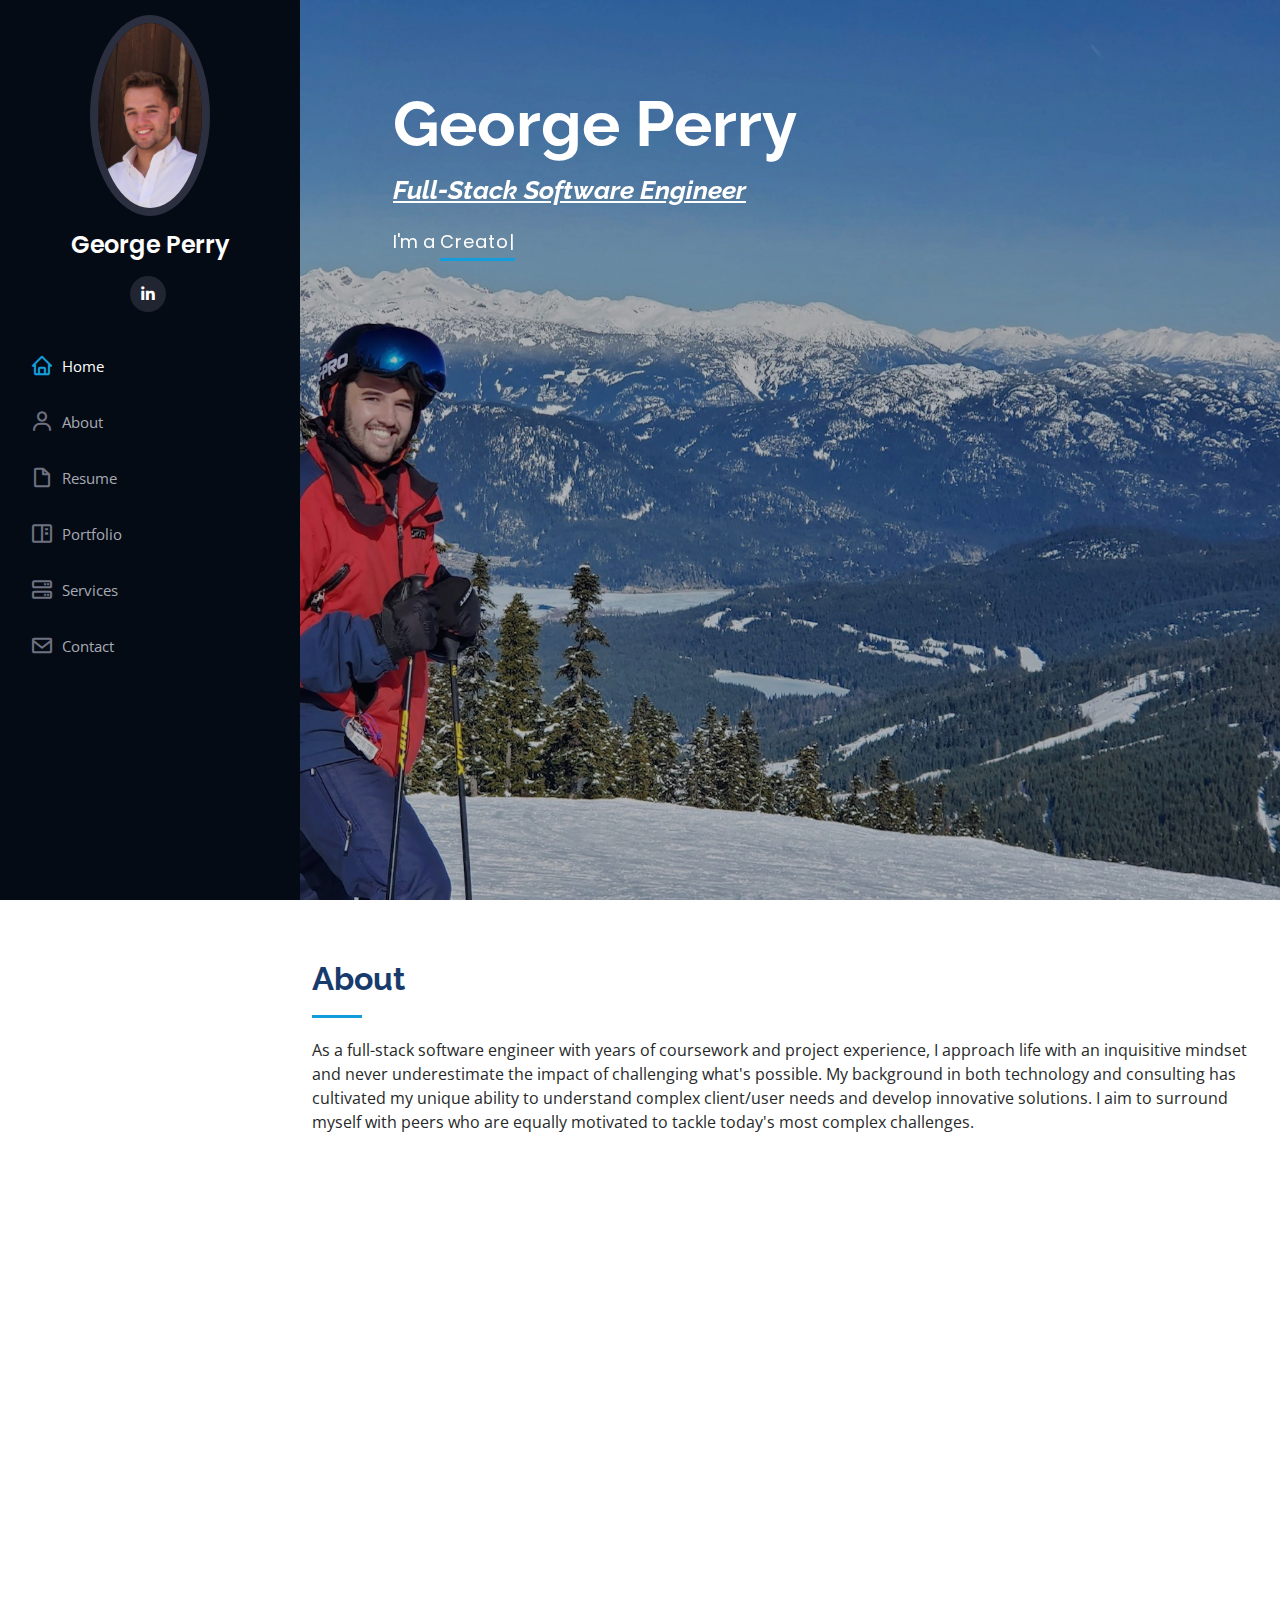
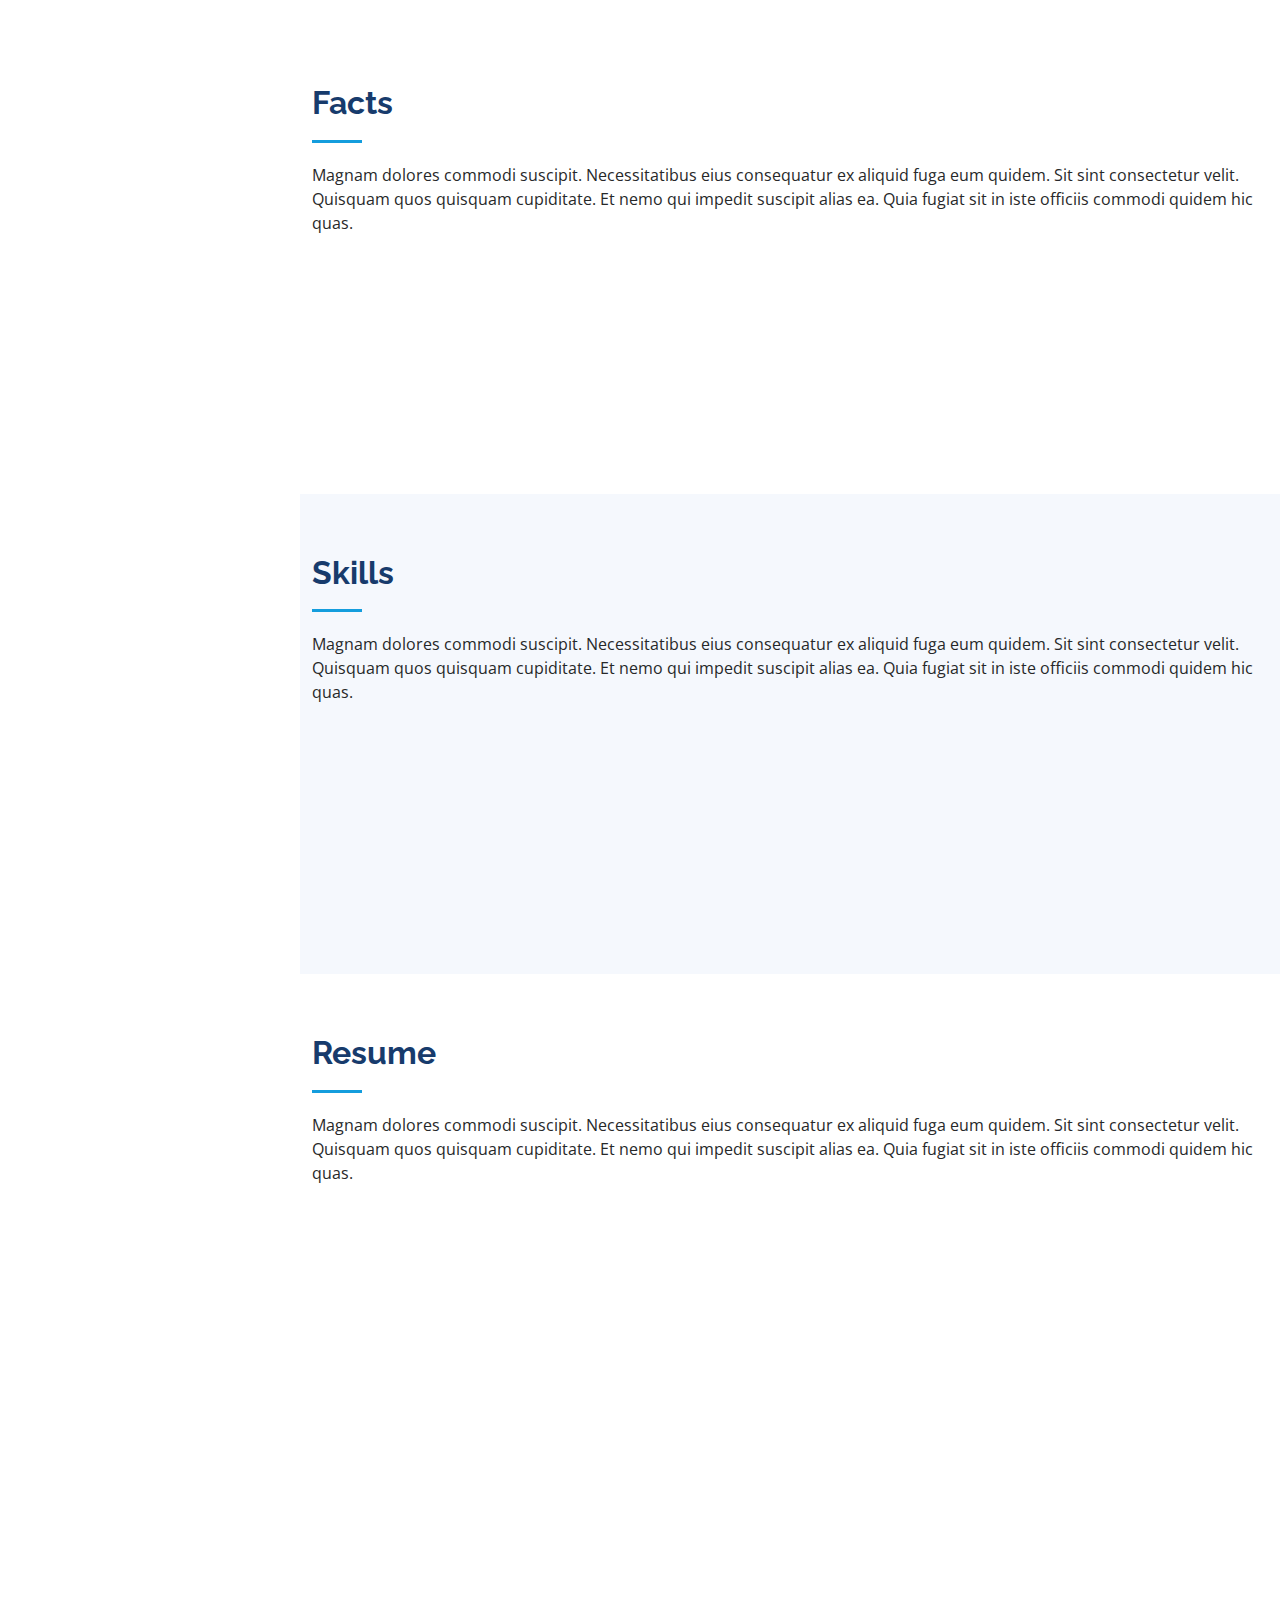
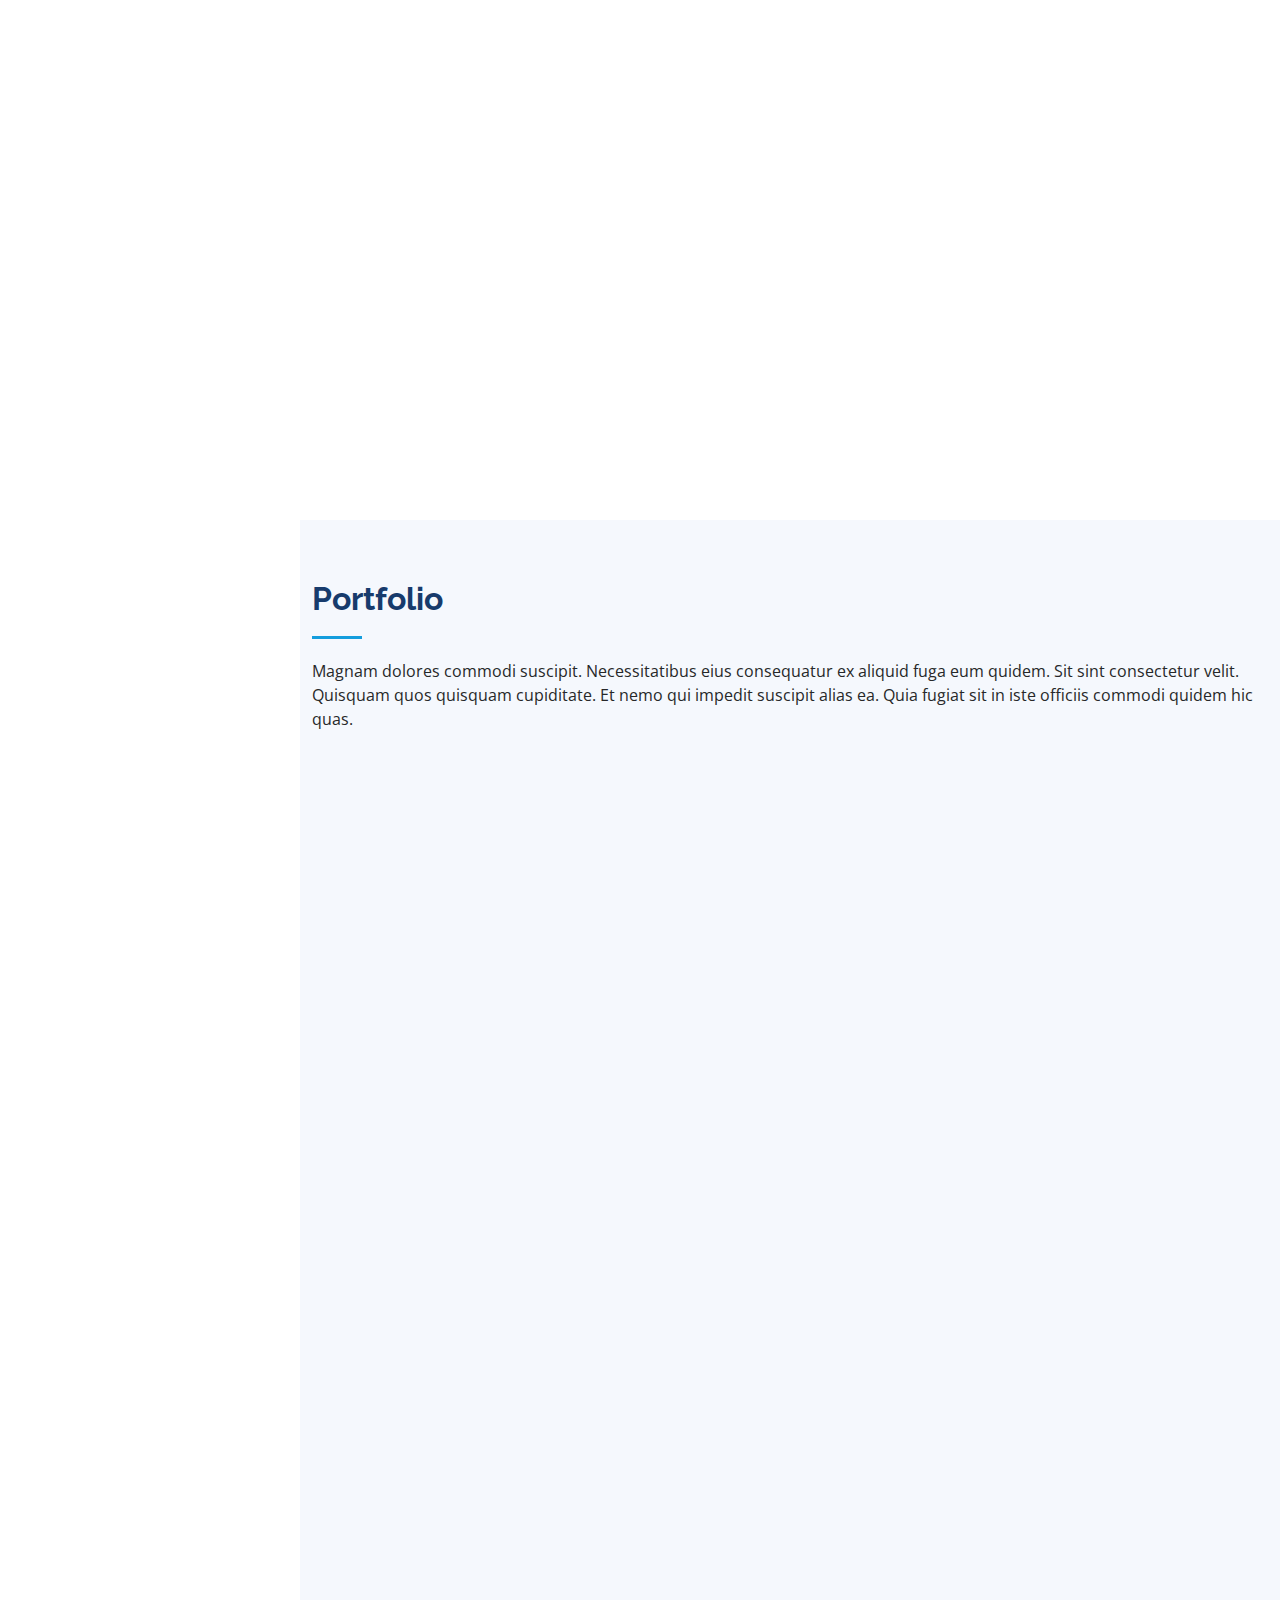
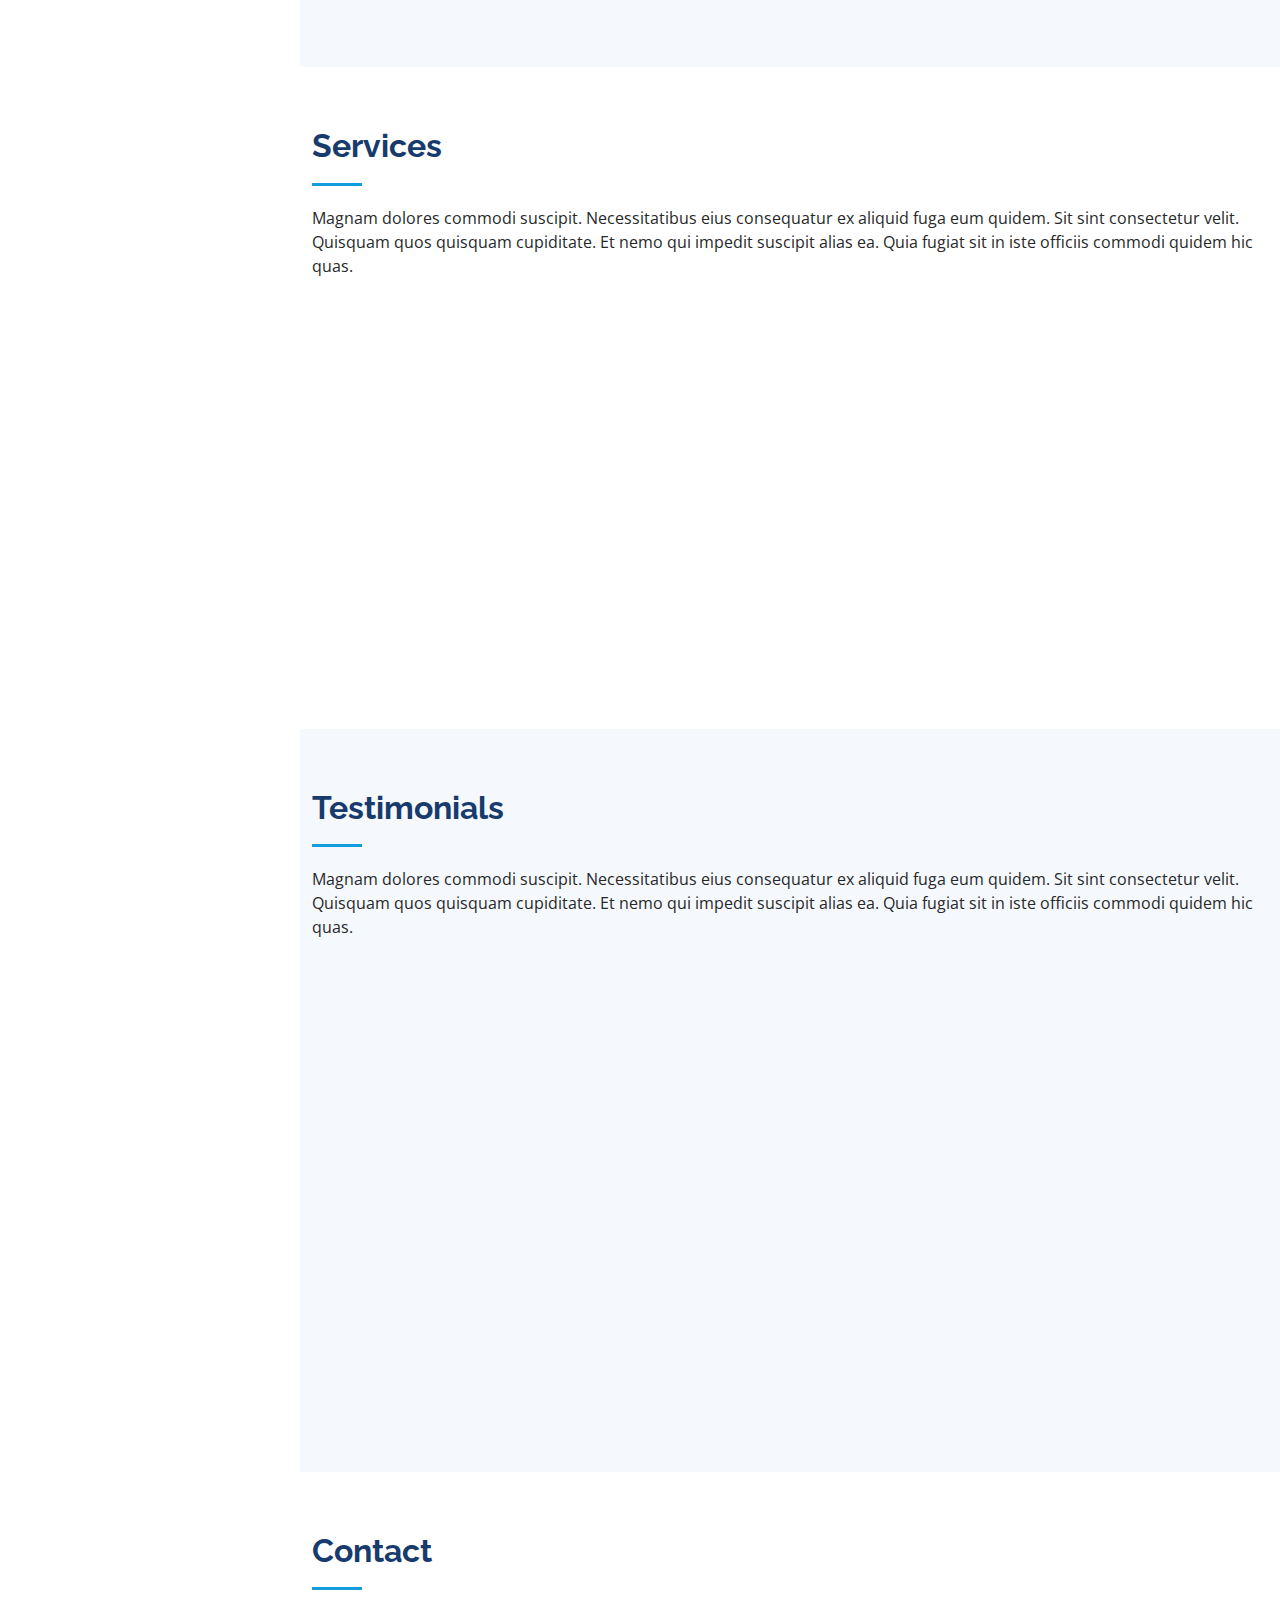
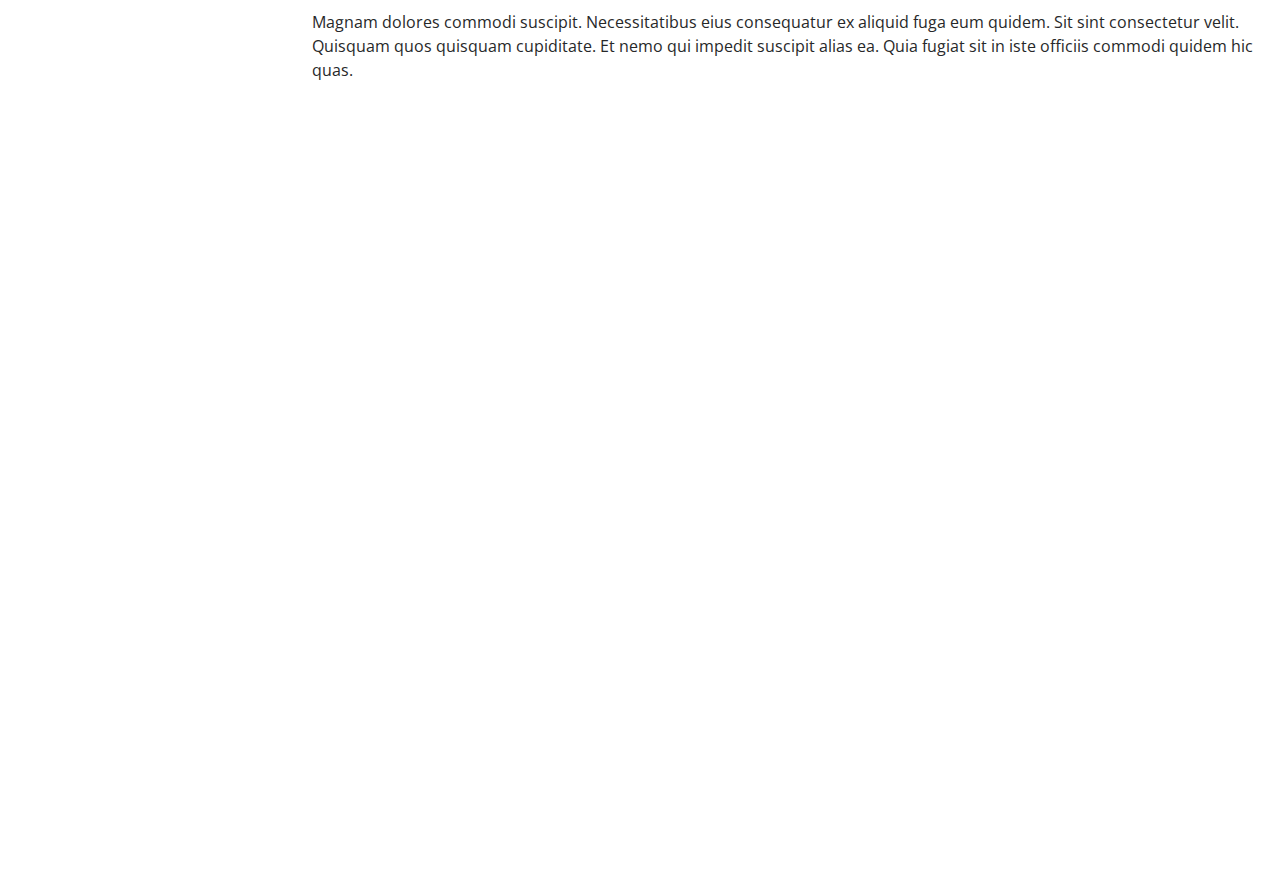
==== index.html @ b715180d "pictures in place" ====
<!DOCTYPE html>
<html lang="en">
  <head>
    <meta charset="utf-8" />
    <meta content="width=device-width, initial-scale=1.0" name="viewport" />

    <title>George's Amazing Portfolio</title>
    <meta content="a great website" name="description" />
    <meta content="" name="keywords" />

    <!-- Favicons -->
    <link href="assets/img/favicon.png" rel="icon" />
    <link href="assets/img/apple-touch-icon.png" rel="apple-touch-icon" />

    <!-- Google Fonts -->
    <link
      href="https://fonts.googleapis.com/css?family=Open+Sans:300,300i,400,400i,600,600i,700,700i|Raleway:300,300i,400,400i,500,500i,600,600i,700,700i|Poppins:300,300i,400,400i,500,500i,600,600i,700,700i"
      rel="stylesheet"
    />

    <!-- Vendor CSS Files -->
    <link href="assets/vendor/aos/aos.css" rel="stylesheet" />
    <link
      href="assets/vendor/bootstrap/css/bootstrap.min.css"
      rel="stylesheet"
    />
    <link
      href="assets/vendor/bootstrap-icons/bootstrap-icons.css"
      rel="stylesheet"
    />
    <link href="assets/vendor/boxicons/css/boxicons.min.css" rel="stylesheet" />
    <link
      href="assets/vendor/glightbox/css/glightbox.min.css"
      rel="stylesheet"
    />
    <link href="assets/vendor/swiper/swiper-bundle.min.css" rel="stylesheet" />

    <!-- Template Main CSS File -->
    <link href="assets/css/style.css" rel="stylesheet" />

    <!-- =======================================================
  * Template Name: iPortfolio - v3.9.1
  * Template URL: https://bootstrapmade.com/iportfolio-bootstrap-portfolio-websites-template/
  * Author: BootstrapMade.com
  * License: https://bootstrapmade.com/license/
  ======================================================== -->
  </head>

  <body>
    <!-- ======= Mobile nav toggle button ======= -->
    <i class="bi bi-list mobile-nav-toggle d-xl-none"></i>

    <!-- ======= Header ======= -->
    <header id="header">
      <div class="d-flex flex-column">
        <div class="profile">
          <img
            src="assets/img/Headshot.jpg"
            alt=""
            class="img-fluid rounded-circle"
          />
          <h1 class="text-light"><a href="index.html">George Perry</a></h1>
          <div class="social-links mt-3 text-center">
            <!-- <a href="#" class="twitter"><i class="bx bxl-twitter"></i></a>
            <a href="#" class="facebook"><i class="bx bxl-facebook"></i></a>
            <a href="#" class="instagram"><i class="bx bxl-instagram"></i></a>
            <a href="#" class="google-plus"><i class="bx bxl-skype"></i></a> -->
            <a href="https://www.linkedin.com/in/georgeeperry/" class="linkedin"
              ><i class="bx bxl-linkedin"></i
            ></a>
          </div>
        </div>

        <nav id="navbar" class="nav-menu navbar">
          <ul>
            <li>
              <a href="#hero" class="nav-link scrollto active"
                ><i class="bx bx-home"></i> <span>Home</span></a
              >
            </li>
            <li>
              <a href="#about" class="nav-link scrollto"
                ><i class="bx bx-user"></i> <span>About</span></a
              >
            </li>
            <li>
              <a href="#resume" class="nav-link scrollto"
                ><i class="bx bx-file-blank"></i> <span>Resume</span></a
              >
            </li>
            <li>
              <a href="#portfolio" class="nav-link scrollto"
                ><i class="bx bx-book-content"></i> <span>Portfolio</span></a
              >
            </li>
            <li>
              <a href="#services" class="nav-link scrollto"
                ><i class="bx bx-server"></i> <span>Services</span></a
              >
            </li>
            <li>
              <a href="#contact" class="nav-link scrollto"
                ><i class="bx bx-envelope"></i> <span>Contact</span></a
              >
            </li>
          </ul>
        </nav>
        <!-- .nav-menu -->
      </div>
    </header>
    <!-- End Header -->

    <!-- ======= Hero Section ======= -->
    <section
      id="hero"
      class="d-flex flex-column justify-content-center align-items-center"
    >
      <div class="hero-container" data-aos="fade-in">
        <h1>George Perry&nbsp&nbsp&nbsp&nbsp&nbsp&nbsp</h1>
        <h3>Full-Stack Software Engineer</h3>
        <p>
          I'm a
          <span
            class="typed"
            data-typed-items=" Creator, Problem-Solver, Developer, Trailblazer"
          ></span>
        </p>
      </div>
    </section>
    <!-- End Hero -->

    <main id="main">
      <!-- ======= About Section ======= -->
      <section id="about" class="about">
        <div class="container">
          <div class="section-title">
            <h2>About</h2>
            <p>
              As a full-stack software engineer with years of coursework and
              project experience, I approach life with an inquisitive mindset
              and never underestimate the impact of challenging what's possible.
              My background in both technology and consulting has cultivated my
              unique ability to understand complex client/user needs and develop
              innovative solutions. I aim to surround myself with peers who are
              equally motivated to tackle today's most complex challenges.
            </p>
          </div>

          <div class="row">
            <div class="col-lg-4" data-aos="fade-right">
              <img
                src="assets/img/Headshot.jpg"
                class="img-fluid"
                id="about-pic"
                alt=""
              />
            </div>
            <div class="col-lg-8 pt-4 pt-lg-0 content" data-aos="fade-left">
              <h3>Front-End &amp; Back-End Software Engineer</h3>
              <p class="fst-italic">
                Lorem ipsum dolor sit amet, consectetur adipiscing elit, sed do
                eiusmod tempor incididunt ut labore et dolore magna aliqua.
              </p>
              <div class="row">
                <div class="col-lg-6">
                  <ul>
                    <li>
                      <i class="bi bi-chevron-right"></i>
                      <strong>Birthday:</strong> <span>1 May 1995</span>
                    </li>
                    <li>
                      <i class="bi bi-chevron-right"></i>
                      <strong>Website:</strong> <span>www.example.com</span>
                    </li>
                    <li>
                      <i class="bi bi-chevron-right"></i>
                      <strong>Phone:</strong> <span>+123 456 7890</span>
                    </li>
                    <li>
                      <i class="bi bi-chevron-right"></i>
                      <strong>City:</strong> <span>New York, USA</span>
                    </li>
                  </ul>
                </div>
                <div class="col-lg-6">
                  <ul>
                    <li>
                      <i class="bi bi-chevron-right"></i> <strong>Age:</strong>
                      <span>30</span>
                    </li>
                    <li>
                      <i class="bi bi-chevron-right"></i>
                      <strong>Degree:</strong> <span>Master</span>
                    </li>
                    <li>
                      <i class="bi bi-chevron-right"></i>
                      <strong>PhEmailone:</strong>
                      <span>email@example.com</span>
                    </li>
                    <li>
                      <i class="bi bi-chevron-right"></i>
                      <strong>Freelance:</strong> <span>Available</span>
                    </li>
                  </ul>
                </div>
              </div>
              <p>
                Officiis eligendi itaque labore et dolorum mollitia officiis
                optio vero. Quisquam sunt adipisci omnis et ut. Nulla
                accusantium dolor incidunt officia tempore. Et eius omnis.
                Cupiditate ut dicta maxime officiis quidem quia. Sed et
                consectetur qui quia repellendus itaque neque. Aliquid amet
                quidem ut quaerat cupiditate. Ab et eum qui repellendus omnis
                culpa magni laudantium dolores.
              </p>
            </div>
          </div>
        </div>
      </section>
      <!-- End About Section -->

      <!-- ======= Facts Section ======= -->
      <section id="facts" class="facts">
        <div class="container">
          <div class="section-title">
            <h2>Facts</h2>
            <p>
              Magnam dolores commodi suscipit. Necessitatibus eius consequatur
              ex aliquid fuga eum quidem. Sit sint consectetur velit. Quisquam
              quos quisquam cupiditate. Et nemo qui impedit suscipit alias ea.
              Quia fugiat sit in iste officiis commodi quidem hic quas.
            </p>
          </div>

          <div class="row no-gutters">
            <div
              class="col-lg-3 col-md-6 d-md-flex align-items-md-stretch"
              data-aos="fade-up"
            >
              <div class="count-box">
                <i class="bi bi-emoji-smile"></i>
                <span
                  data-purecounter-start="0"
                  data-purecounter-end="232"
                  data-purecounter-duration="1"
                  class="purecounter"
                ></span>
                <p><strong>Happy Clients</strong> consequuntur quae</p>
              </div>
            </div>

            <div
              class="col-lg-3 col-md-6 d-md-flex align-items-md-stretch"
              data-aos="fade-up"
              data-aos-delay="100"
            >
              <div class="count-box">
                <i class="bi bi-journal-richtext"></i>
                <span
                  data-purecounter-start="0"
                  data-purecounter-end="521"
                  data-purecounter-duration="1"
                  class="purecounter"
                ></span>
                <p><strong>Projects</strong> adipisci atque cum quia aut</p>
              </div>
            </div>

            <div
              class="col-lg-3 col-md-6 d-md-flex align-items-md-stretch"
              data-aos="fade-up"
              data-aos-delay="200"
            >
              <div class="count-box">
                <i class="bi bi-headset"></i>
                <span
                  data-purecounter-start="0"
                  data-purecounter-end="1453"
                  data-purecounter-duration="1"
                  class="purecounter"
                ></span>
                <p><strong>Hours Of Support</strong> aut commodi quaerat</p>
              </div>
            </div>

            <div
              class="col-lg-3 col-md-6 d-md-flex align-items-md-stretch"
              data-aos="fade-up"
              data-aos-delay="300"
            >
              <div class="count-box">
                <i class="bi bi-people"></i>
                <span
                  data-purecounter-start="0"
                  data-purecounter-end="32"
                  data-purecounter-duration="1"
                  class="purecounter"
                ></span>
                <p><strong>Hard Workers</strong> rerum asperiores dolor</p>
              </div>
            </div>
          </div>
        </div>
      </section>
      <!-- End Facts Section -->

      <!-- ======= Skills Section ======= -->
      <section id="skills" class="skills section-bg">
        <div class="container">
          <div class="section-title">
            <h2>Skills</h2>
            <p>
              Magnam dolores commodi suscipit. Necessitatibus eius consequatur
              ex aliquid fuga eum quidem. Sit sint consectetur velit. Quisquam
              quos quisquam cupiditate. Et nemo qui impedit suscipit alias ea.
              Quia fugiat sit in iste officiis commodi quidem hic quas.
            </p>
          </div>

          <div class="row skills-content">
            <div class="col-lg-6" data-aos="fade-up">
              <div class="progress">
                <span class="skill">HTML <i class="val">100%</i></span>
                <div class="progress-bar-wrap">
                  <div
                    class="progress-bar"
                    role="progressbar"
                    aria-valuenow="100"
                    aria-valuemin="0"
                    aria-valuemax="100"
                  ></div>
                </div>
              </div>

              <div class="progress">
                <span class="skill">CSS <i class="val">90%</i></span>
                <div class="progress-bar-wrap">
                  <div
                    class="progress-bar"
                    role="progressbar"
                    aria-valuenow="90"
                    aria-valuemin="0"
                    aria-valuemax="100"
                  ></div>
                </div>
              </div>

              <div class="progress">
                <span class="skill">JavaScript <i class="val">75%</i></span>
                <div class="progress-bar-wrap">
                  <div
                    class="progress-bar"
                    role="progressbar"
                    aria-valuenow="75"
                    aria-valuemin="0"
                    aria-valuemax="100"
                  ></div>
                </div>
              </div>
            </div>

            <div class="col-lg-6" data-aos="fade-up" data-aos-delay="100">
              <div class="progress">
                <span class="skill">PHP <i class="val">80%</i></span>
                <div class="progress-bar-wrap">
                  <div
                    class="progress-bar"
                    role="progressbar"
                    aria-valuenow="80"
                    aria-valuemin="0"
                    aria-valuemax="100"
                  ></div>
                </div>
              </div>

              <div class="progress">
                <span class="skill">WordPress/CMS <i class="val">90%</i></span>
                <div class="progress-bar-wrap">
                  <div
                    class="progress-bar"
                    role="progressbar"
                    aria-valuenow="90"
                    aria-valuemin="0"
                    aria-valuemax="100"
                  ></div>
                </div>
              </div>

              <div class="progress">
                <span class="skill">Photoshop <i class="val">55%</i></span>
                <div class="progress-bar-wrap">
                  <div
                    class="progress-bar"
                    role="progressbar"
                    aria-valuenow="55"
                    aria-valuemin="0"
                    aria-valuemax="100"
                  ></div>
                </div>
              </div>
            </div>
          </div>
        </div>
      </section>
      <!-- End Skills Section -->

      <!-- ======= Resume Section ======= -->
      <section id="resume" class="resume">
        <div class="container">
          <div class="section-title">
            <h2>Resume</h2>
            <p>
              Magnam dolores commodi suscipit. Necessitatibus eius consequatur
              ex aliquid fuga eum quidem. Sit sint consectetur velit. Quisquam
              quos quisquam cupiditate. Et nemo qui impedit suscipit alias ea.
              Quia fugiat sit in iste officiis commodi quidem hic quas.
            </p>
          </div>

          <div class="row">
            <div class="col-lg-6" data-aos="fade-up">
              <h3 class="resume-title">Sumary</h3>
              <div class="resume-item pb-0">
                <h4>George Perry</h4>
                <p>
                  <em
                    >Innovative and deadline-driven Graphic Designer with 3+
                    years of experience designing and developing user-centered
                    digital/print marketing material from initial concept to
                    final, polished deliverable.</em
                  >
                </p>
                <ul>
                  <li>Portland par 127,Orlando, FL</li>
                  <li>(123) 456-7891</li>
                  <li>alice.barkley@example.com</li>
                </ul>
              </div>

              <h3 class="resume-title">Education</h3>
              <div class="resume-item">
                <h4>Master of Fine Arts &amp; Graphic Design</h4>
                <h5>2015 - 2016</h5>
                <p><em>Rochester Institute of Technology, Rochester, NY</em></p>
                <p>
                  Qui deserunt veniam. Et sed aliquam labore tempore sed
                  quisquam iusto autem sit. Ea vero voluptatum qui ut
                  dignissimos deleniti nerada porti sand markend
                </p>
              </div>
              <div class="resume-item">
                <h4>Bachelor of Fine Arts &amp; Graphic Design</h4>
                <h5>2010 - 2014</h5>
                <p><em>Rochester Institute of Technology, Rochester, NY</em></p>
                <p>
                  Quia nobis sequi est occaecati aut. Repudiandae et iusto quae
                  reiciendis et quis Eius vel ratione eius unde vitae rerum
                  voluptates asperiores voluptatem Earum molestiae consequatur
                  neque etlon sader mart dila
                </p>
              </div>
            </div>
            <div class="col-lg-6" data-aos="fade-up" data-aos-delay="100">
              <h3 class="resume-title">Professional Experience</h3>
              <div class="resume-item">
                <h4>Senior graphic design specialist</h4>
                <h5>2019 - Present</h5>
                <p><em>Experion, New York, NY </em></p>
                <ul>
                  <li>
                    Lead in the design, development, and implementation of the
                    graphic, layout, and production communication materials
                  </li>
                  <li>
                    Delegate tasks to the 7 members of the design team and
                    provide counsel on all aspects of the project.
                  </li>
                  <li>
                    Supervise the assessment of all graphic materials in order
                    to ensure quality and accuracy of the design
                  </li>
                  <li>
                    Oversee the efficient use of production project budgets
                    ranging from $2,000 - $25,000
                  </li>
                </ul>
              </div>
              <div class="resume-item">
                <h4>Graphic design specialist</h4>
                <h5>2017 - 2018</h5>
                <p><em>Stepping Stone Advertising, New York, NY</em></p>
                <ul>
                  <li>
                    Developed numerous marketing programs (logos,
                    brochures,infographics, presentations, and advertisements).
                  </li>
                  <li>
                    Managed up to 5 projects or tasks at a given time while
                    under pressure
                  </li>
                  <li>
                    Recommended and consulted with clients on the most
                    appropriate graphic design
                  </li>
                  <li>
                    Created 4+ design presentations and proposals a month for
                    clients and account managers
                  </li>
                </ul>
              </div>
            </div>
          </div>
        </div>
      </section>
      <!-- End Resume Section -->

      <!-- ======= Portfolio Section ======= -->
      <section id="portfolio" class="portfolio section-bg">
        <div class="container">
          <div class="section-title">
            <h2>Portfolio</h2>
            <p>
              Magnam dolores commodi suscipit. Necessitatibus eius consequatur
              ex aliquid fuga eum quidem. Sit sint consectetur velit. Quisquam
              quos quisquam cupiditate. Et nemo qui impedit suscipit alias ea.
              Quia fugiat sit in iste officiis commodi quidem hic quas.
            </p>
          </div>

          <div class="row" data-aos="fade-up">
            <div class="col-lg-12 d-flex justify-content-center">
              <ul id="portfolio-flters">
                <li data-filter="*" class="filter-active">All</li>
                <li data-filter=".filter-app">App</li>
                <li data-filter=".filter-card">Card</li>
                <li data-filter=".filter-web">Web</li>
              </ul>
            </div>
          </div>

          <div
            class="row portfolio-container"
            data-aos="fade-up"
            data-aos-delay="100"
          >
            <div class="col-lg-4 col-md-6 portfolio-item filter-app">
              <div class="portfolio-wrap">
                <img
                  src="assets/img/portfolio/portfolio-1.jpg"
                  class="img-fluid"
                  alt=""
                />
                <div class="portfolio-links">
                  <a
                    href="assets/img/portfolio/portfolio-1.jpg"
                    data-gallery="portfolioGallery"
                    class="portfolio-lightbox"
                    title="App 1"
                    ><i class="bx bx-plus"></i
                  ></a>
                  <a href="portfolio-details.html" title="More Details"
                    ><i class="bx bx-link"></i
                  ></a>
                </div>
              </div>
            </div>

            <div class="col-lg-4 col-md-6 portfolio-item filter-web">
              <div class="portfolio-wrap">
                <img
                  src="assets/img/portfolio/portfolio-2.jpg"
                  class="img-fluid"
                  alt=""
                />
                <div class="portfolio-links">
                  <a
                    href="assets/img/portfolio/portfolio-2.jpg"
                    data-gallery="portfolioGallery"
                    class="portfolio-lightbox"
                    title="Web 3"
                    ><i class="bx bx-plus"></i
                  ></a>
                  <a href="portfolio-details.html" title="More Details"
                    ><i class="bx bx-link"></i
                  ></a>
                </div>
              </div>
            </div>

            <div class="col-lg-4 col-md-6 portfolio-item filter-app">
              <div class="portfolio-wrap">
                <img
                  src="assets/img/portfolio/portfolio-3.jpg"
                  class="img-fluid"
                  alt=""
                />
                <div class="portfolio-links">
                  <a
                    href="assets/img/portfolio/portfolio-3.jpg"
                    data-gallery="portfolioGallery"
                    class="portfolio-lightbox"
                    title="App 2"
                    ><i class="bx bx-plus"></i
                  ></a>
                  <a href="portfolio-details.html" title="More Details"
                    ><i class="bx bx-link"></i
                  ></a>
                </div>
              </div>
            </div>

            <div class="col-lg-4 col-md-6 portfolio-item filter-card">
              <div class="portfolio-wrap">
                <img
                  src="assets/img/portfolio/portfolio-4.jpg"
                  class="img-fluid"
                  alt=""
                />
                <div class="portfolio-links">
                  <a
                    href="assets/img/portfolio/portfolio-4.jpg"
                    data-gallery="portfolioGallery"
                    class="portfolio-lightbox"
                    title="Card 2"
                    ><i class="bx bx-plus"></i
                  ></a>
                  <a href="portfolio-details.html" title="More Details"
                    ><i class="bx bx-link"></i
                  ></a>
                </div>
              </div>
            </div>

            <div class="col-lg-4 col-md-6 portfolio-item filter-web">
              <div class="portfolio-wrap">
                <img
                  src="assets/img/portfolio/portfolio-5.jpg"
                  class="img-fluid"
                  alt=""
                />
                <div class="portfolio-links">
                  <a
                    href="assets/img/portfolio/portfolio-5.jpg"
                    data-gallery="portfolioGallery"
                    class="portfolio-lightbox"
                    title="Web 2"
                    ><i class="bx bx-plus"></i
                  ></a>
                  <a href="portfolio-details.html" title="More Details"
                    ><i class="bx bx-link"></i
                  ></a>
                </div>
              </div>
            </div>

            <div class="col-lg-4 col-md-6 portfolio-item filter-app">
              <div class="portfolio-wrap">
                <img
                  src="assets/img/portfolio/portfolio-6.jpg"
                  class="img-fluid"
                  alt=""
                />
                <div class="portfolio-links">
                  <a
                    href="assets/img/portfolio/portfolio-6.jpg"
                    data-gallery="portfolioGallery"
                    class="portfolio-lightbox"
                    title="App 3"
                    ><i class="bx bx-plus"></i
                  ></a>
                  <a href="portfolio-details.html" title="More Details"
                    ><i class="bx bx-link"></i
                  ></a>
                </div>
              </div>
            </div>

            <div class="col-lg-4 col-md-6 portfolio-item filter-card">
              <div class="portfolio-wrap">
                <img
                  src="assets/img/portfolio/portfolio-7.jpg"
                  class="img-fluid"
                  alt=""
                />
                <div class="portfolio-links">
                  <a
                    href="assets/img/portfolio/portfolio-7.jpg"
                    data-gallery="portfolioGallery"
                    class="portfolio-lightbox"
                    title="Card 1"
                    ><i class="bx bx-plus"></i
                  ></a>
                  <a href="portfolio-details.html" title="More Details"
                    ><i class="bx bx-link"></i
                  ></a>
                </div>
              </div>
            </div>

            <div class="col-lg-4 col-md-6 portfolio-item filter-card">
              <div class="portfolio-wrap">
                <img
                  src="assets/img/portfolio/portfolio-8.jpg"
                  class="img-fluid"
                  alt=""
                />
                <div class="portfolio-links">
                  <a
                    href="assets/img/portfolio/portfolio-8.jpg"
                    data-gallery="portfolioGallery"
                    class="portfolio-lightbox"
                    title="Card 3"
                    ><i class="bx bx-plus"></i
                  ></a>
                  <a href="portfolio-details.html" title="More Details"
                    ><i class="bx bx-link"></i
                  ></a>
                </div>
              </div>
            </div>

            <div class="col-lg-4 col-md-6 portfolio-item filter-web">
              <div class="portfolio-wrap">
                <img
                  src="assets/img/portfolio/portfolio-9.jpg"
                  class="img-fluid"
                  alt=""
                />
                <div class="portfolio-links">
                  <a
                    href="assets/img/portfolio/portfolio-9.jpg"
                    data-gallery="portfolioGallery"
                    class="portfolio-lightbox"
                    title="Web 3"
                    ><i class="bx bx-plus"></i
                  ></a>
                  <a href="portfolio-details.html" title="More Details"
                    ><i class="bx bx-link"></i
                  ></a>
                </div>
              </div>
            </div>
          </div>
        </div>
      </section>
      <!-- End Portfolio Section -->

      <!-- ======= Services Section ======= -->
      <section id="services" class="services">
        <div class="container">
          <div class="section-title">
            <h2>Services</h2>
            <p>
              Magnam dolores commodi suscipit. Necessitatibus eius consequatur
              ex aliquid fuga eum quidem. Sit sint consectetur velit. Quisquam
              quos quisquam cupiditate. Et nemo qui impedit suscipit alias ea.
              Quia fugiat sit in iste officiis commodi quidem hic quas.
            </p>
          </div>

          <div class="row">
            <div class="col-lg-4 col-md-6 icon-box" data-aos="fade-up">
              <div class="icon"><i class="bi bi-briefcase"></i></div>
              <h4 class="title"><a href="">Lorem Ipsum</a></h4>
              <p class="description">
                Voluptatum deleniti atque corrupti quos dolores et quas
                molestias excepturi sint occaecati cupiditate non provident
              </p>
            </div>
            <div
              class="col-lg-4 col-md-6 icon-box"
              data-aos="fade-up"
              data-aos-delay="100"
            >
              <div class="icon"><i class="bi bi-card-checklist"></i></div>
              <h4 class="title"><a href="">Dolor Sitema</a></h4>
              <p class="description">
                Minim veniam, quis nostrud exercitation ullamco laboris nisi ut
                aliquip ex ea commodo consequat tarad limino ata
              </p>
            </div>
            <div
              class="col-lg-4 col-md-6 icon-box"
              data-aos="fade-up"
              data-aos-delay="200"
            >
              <div class="icon"><i class="bi bi-bar-chart"></i></div>
              <h4 class="title"><a href="">Sed ut perspiciatis</a></h4>
              <p class="description">
                Duis aute irure dolor in reprehenderit in voluptate velit esse
                cillum dolore eu fugiat nulla pariatur
              </p>
            </div>
            <div
              class="col-lg-4 col-md-6 icon-box"
              data-aos="fade-up"
              data-aos-delay="300"
            >
              <div class="icon"><i class="bi bi-binoculars"></i></div>
              <h4 class="title"><a href="">Magni Dolores</a></h4>
              <p class="description">
                Excepteur sint occaecat cupidatat non proident, sunt in culpa
                qui officia deserunt mollit anim id est laborum
              </p>
            </div>
            <div
              class="col-lg-4 col-md-6 icon-box"
              data-aos="fade-up"
              data-aos-delay="400"
            >
              <div class="icon"><i class="bi bi-brightness-high"></i></div>
              <h4 class="title"><a href="">Nemo Enim</a></h4>
              <p class="description">
                At vero eos et accusamus et iusto odio dignissimos ducimus qui
                blanditiis praesentium voluptatum deleniti atque
              </p>
            </div>
            <div
              class="col-lg-4 col-md-6 icon-box"
              data-aos="fade-up"
              data-aos-delay="500"
            >
              <div class="icon"><i class="bi bi-calendar4-week"></i></div>
              <h4 class="title"><a href="">Eiusmod Tempor</a></h4>
              <p class="description">
                Et harum quidem rerum facilis est et expedita distinctio. Nam
                libero tempore, cum soluta nobis est eligendi
              </p>
            </div>
          </div>
        </div>
      </section>
      <!-- End Services Section -->

      <!-- ======= Testimonials Section ======= -->
      <section id="testimonials" class="testimonials section-bg">
        <div class="container">
          <div class="section-title">
            <h2>Testimonials</h2>
            <p>
              Magnam dolores commodi suscipit. Necessitatibus eius consequatur
              ex aliquid fuga eum quidem. Sit sint consectetur velit. Quisquam
              quos quisquam cupiditate. Et nemo qui impedit suscipit alias ea.
              Quia fugiat sit in iste officiis commodi quidem hic quas.
            </p>
          </div>

          <div
            class="testimonials-slider swiper"
            data-aos="fade-up"
            data-aos-delay="100"
          >
            <div class="swiper-wrapper">
              <div class="swiper-slide">
                <div class="testimonial-item" data-aos="fade-up">
                  <p>
                    <i class="bx bxs-quote-alt-left quote-icon-left"></i>
                    Proin iaculis purus consequat sem cure digni ssim donec
                    porttitora entum suscipit rhoncus. Accusantium quam,
                    ultricies eget id, aliquam eget nibh et. Maecen aliquam,
                    risus at semper.
                    <i class="bx bxs-quote-alt-right quote-icon-right"></i>
                  </p>
                  <img
                    src="assets/img/testimonials/testimonials-1.jpg"
                    class="testimonial-img"
                    alt=""
                  />
                  <h3>Saul Goodman</h3>
                  <h4>Ceo &amp; Founder</h4>
                </div>
              </div>
              <!-- End testimonial item -->

              <div class="swiper-slide">
                <div
                  class="testimonial-item"
                  data-aos="fade-up"
                  data-aos-delay="100"
                >
                  <p>
                    <i class="bx bxs-quote-alt-left quote-icon-left"></i>
                    Export tempor illum tamen malis malis eram quae irure esse
                    labore quem cillum quid cillum eram malis quorum velit fore
                    eram velit sunt aliqua noster fugiat irure amet legam anim
                    culpa.
                    <i class="bx bxs-quote-alt-right quote-icon-right"></i>
                  </p>
                  <img
                    src="assets/img/testimonials/testimonials-2.jpg"
                    class="testimonial-img"
                    alt=""
                  />
                  <h3>Sara Wilsson</h3>
                  <h4>Designer</h4>
                </div>
              </div>
              <!-- End testimonial item -->

              <div class="swiper-slide">
                <div
                  class="testimonial-item"
                  data-aos="fade-up"
                  data-aos-delay="200"
                >
                  <p>
                    <i class="bx bxs-quote-alt-left quote-icon-left"></i>
                    Enim nisi quem export duis labore cillum quae magna enim
                    sint quorum nulla quem veniam duis minim tempor labore quem
                    eram duis noster aute amet eram fore quis sint minim.
                    <i class="bx bxs-quote-alt-right quote-icon-right"></i>
                  </p>
                  <img
                    src="assets/img/testimonials/testimonials-3.jpg"
                    class="testimonial-img"
                    alt=""
                  />
                  <h3>Jena Karlis</h3>
                  <h4>Store Owner</h4>
                </div>
              </div>
              <!-- End testimonial item -->

              <div class="swiper-slide">
                <div
                  class="testimonial-item"
                  data-aos="fade-up"
                  data-aos-delay="300"
                >
                  <p>
                    <i class="bx bxs-quote-alt-left quote-icon-left"></i>
                    Fugiat enim eram quae cillum dolore dolor amet nulla culpa
                    multos export minim fugiat minim velit minim dolor enim duis
                    veniam ipsum anim magna sunt elit fore quem dolore labore
                    illum veniam.
                    <i class="bx bxs-quote-alt-right quote-icon-right"></i>
                  </p>
                  <img
                    src="assets/img/testimonials/testimonials-4.jpg"
                    class="testimonial-img"
                    alt=""
                  />
                  <h3>Matt Brandon</h3>
                  <h4>Freelancer</h4>
                </div>
              </div>
              <!-- End testimonial item -->

              <div class="swiper-slide">
                <div
                  class="testimonial-item"
                  data-aos="fade-up"
                  data-aos-delay="400"
                >
                  <p>
                    <i class="bx bxs-quote-alt-left quote-icon-left"></i>
                    Quis quorum aliqua sint quem legam fore sunt eram irure
                    aliqua veniam tempor noster veniam enim culpa labore duis
                    sunt culpa nulla illum cillum fugiat legam esse veniam culpa
                    fore nisi cillum quid.
                    <i class="bx bxs-quote-alt-right quote-icon-right"></i>
                  </p>
                  <img
                    src="assets/img/testimonials/testimonials-5.jpg"
                    class="testimonial-img"
                    alt=""
                  />
                  <h3>John Larson</h3>
                  <h4>Entrepreneur</h4>
                </div>
              </div>
              <!-- End testimonial item -->
            </div>
            <div class="swiper-pagination"></div>
          </div>
        </div>
      </section>
      <!-- End Testimonials Section -->

      <!-- ======= Contact Section ======= -->
      <section id="contact" class="contact">
        <div class="container">
          <div class="section-title">
            <h2>Contact</h2>
            <p>
              Magnam dolores commodi suscipit. Necessitatibus eius consequatur
              ex aliquid fuga eum quidem. Sit sint consectetur velit. Quisquam
              quos quisquam cupiditate. Et nemo qui impedit suscipit alias ea.
              Quia fugiat sit in iste officiis commodi quidem hic quas.
            </p>
          </div>

          <div class="row" data-aos="fade-in">
            <div class="col-lg-5 d-flex align-items-stretch">
              <div class="info">
                <div class="address">
                  <i class="bi bi-geo-alt"></i>
                  <h4>Location:</h4>
                  <p>A108 Adam Street, New York, NY 535022</p>
                </div>

                <div class="email">
                  <i class="bi bi-envelope"></i>
                  <h4>Email:</h4>
                  <p>info@example.com</p>
                </div>

                <div class="phone">
                  <i class="bi bi-phone"></i>
                  <h4>Call:</h4>
                  <p>+1 5589 55488 55s</p>
                </div>

                <iframe
                  src="https://www.google.com/maps/embed?pb=!1m14!1m8!1m3!1d12097.433213460943!2d-74.0062269!3d40.7101282!3m2!1i1024!2i768!4f13.1!3m3!1m2!1s0x0%3A0xb89d1fe6bc499443!2sDowntown+Conference+Center!5e0!3m2!1smk!2sbg!4v1539943755621"
                  frameborder="0"
                  style="border:0; width: 100%; height: 290px;"
                  allowfullscreen
                ></iframe>
              </div>
            </div>

            <div class="col-lg-7 mt-5 mt-lg-0 d-flex align-items-stretch">
              <form
                action="forms/contact.php"
                method="post"
                role="form"
                class="php-email-form"
              >
                <div class="row">
                  <div class="form-group col-md-6">
                    <label for="name">Your Name</label>
                    <input
                      type="text"
                      name="name"
                      class="form-control"
                      id="name"
                      required
                    />
                  </div>
                  <div class="form-group col-md-6">
                    <label for="name">Your Email</label>
                    <input
                      type="email"
                      class="form-control"
                      name="email"
                      id="email"
                      required
                    />
                  </div>
                </div>
                <div class="form-group">
                  <label for="name">Subject</label>
                  <input
                    type="text"
                    class="form-control"
                    name="subject"
                    id="subject"
                    required
                  />
                </div>
                <div class="form-group">
                  <label for="name">Message</label>
                  <textarea
                    class="form-control"
                    name="message"
                    rows="10"
                    required
                  ></textarea>
                </div>
                <div class="my-3">
                  <div class="loading">Loading</div>
                  <div class="error-message"></div>
                  <div class="sent-message">
                    Your message has been sent. Thank you!
                  </div>
                </div>
                <div class="text-center">
                  <button type="submit">Send Message</button>
                </div>
              </form>
            </div>
          </div>
        </div>
      </section>
      <!-- End Contact Section -->
    </main>
    <!-- End #main -->

    <!-- ======= Footer ======= -->
    <footer id="footer">
      <div class="container">
        <!-- <div class="copyright">
          &copy; Copyright <strong><span>iPortfolio</span></strong>
        </div> -->
        <div class="credits"></div>
      </div>
    </footer>
    <!-- End  Footer -->

    <a
      href="#"
      class="back-to-top d-flex align-items-center justify-content-center"
      ><i class="bi bi-arrow-up-short"></i
    ></a>

    <!-- Vendor JS Files -->
    <script src="assets/vendor/purecounter/purecounter_vanilla.js"></script>
    <script src="assets/vendor/aos/aos.js"></script>
    <script src="assets/vendor/bootstrap/js/bootstrap.bundle.min.js"></script>
    <script src="assets/vendor/glightbox/js/glightbox.min.js"></script>
    <script src="assets/vendor/isotope-layout/isotope.pkgd.min.js"></script>
    <script src="assets/vendor/swiper/swiper-bundle.min.js"></script>
    <script src="assets/vendor/typed.js/typed.min.js"></script>
    <script src="assets/vendor/waypoints/noframework.waypoints.js"></script>
    <script src="assets/vendor/php-email-form/validate.js"></script>

    <!-- Template Main JS File -->
    <script src="assets/js/main.js"></script>
  </body>
</html>
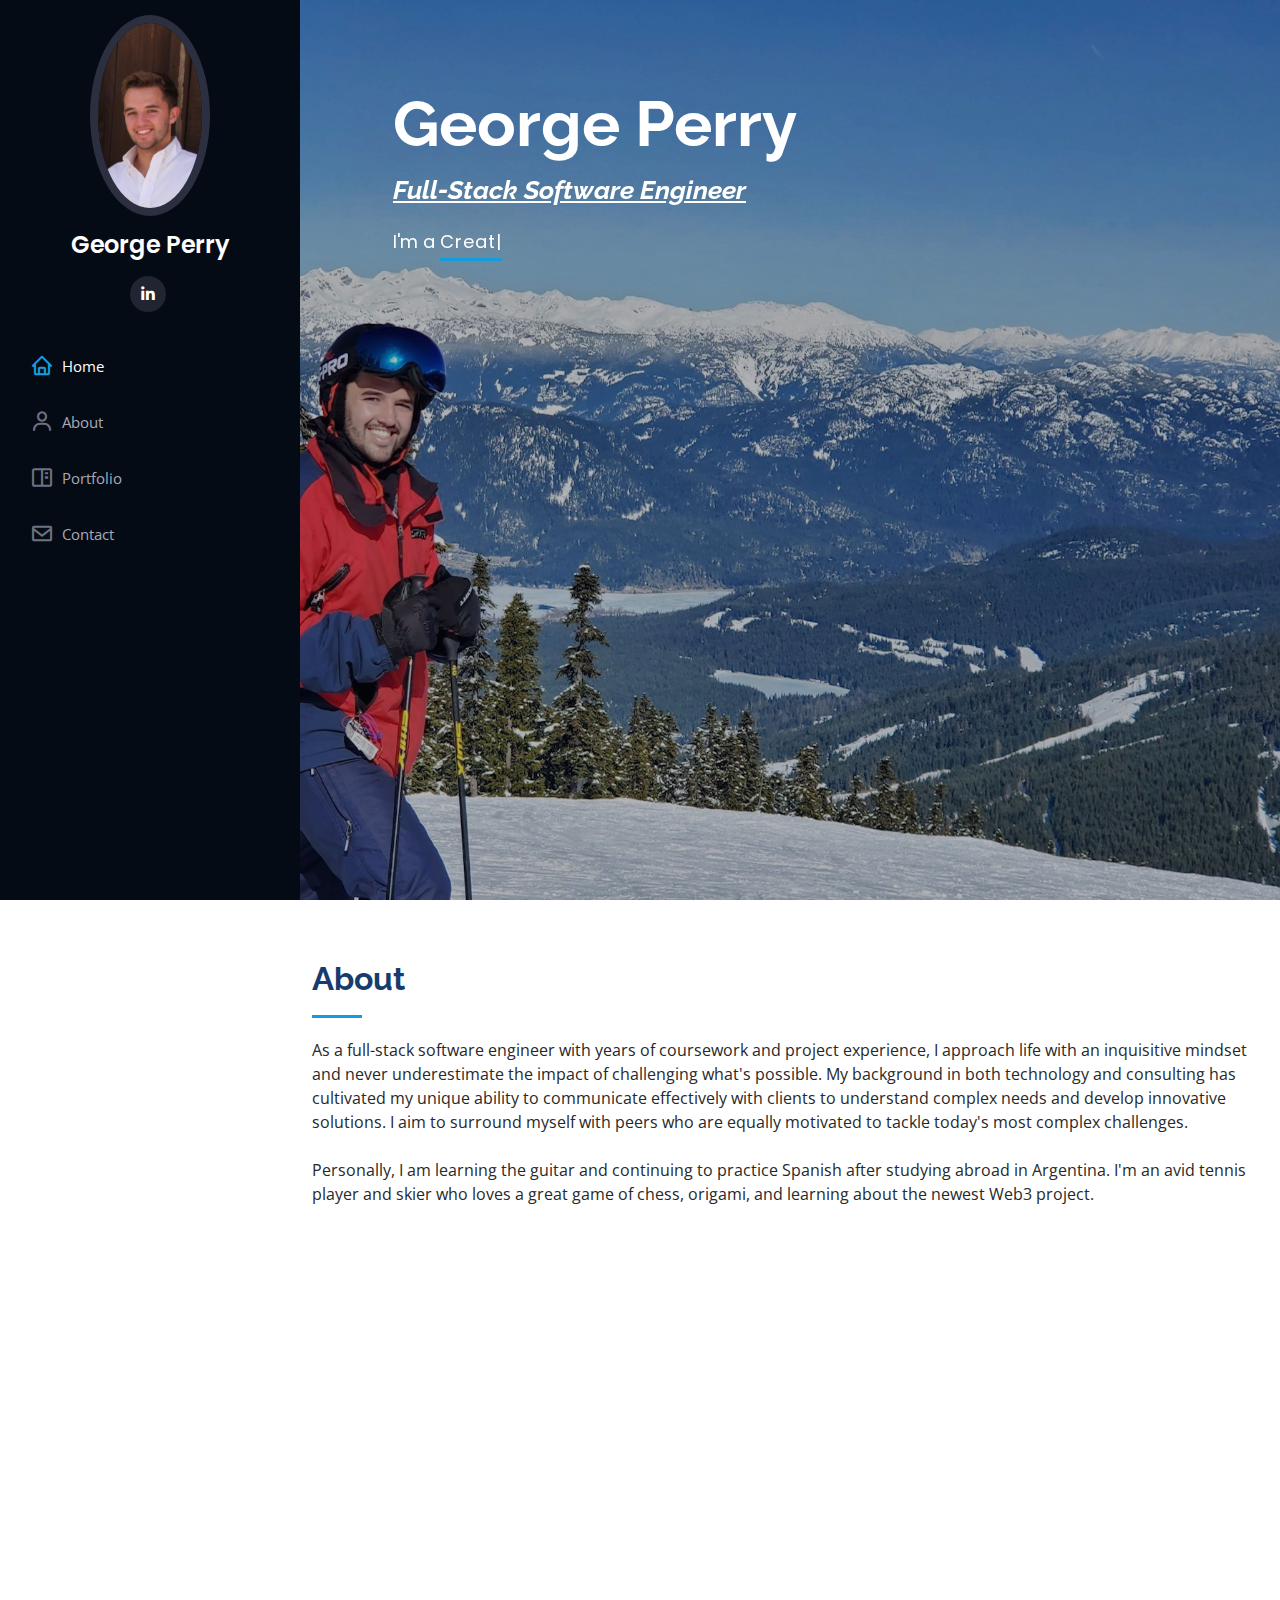
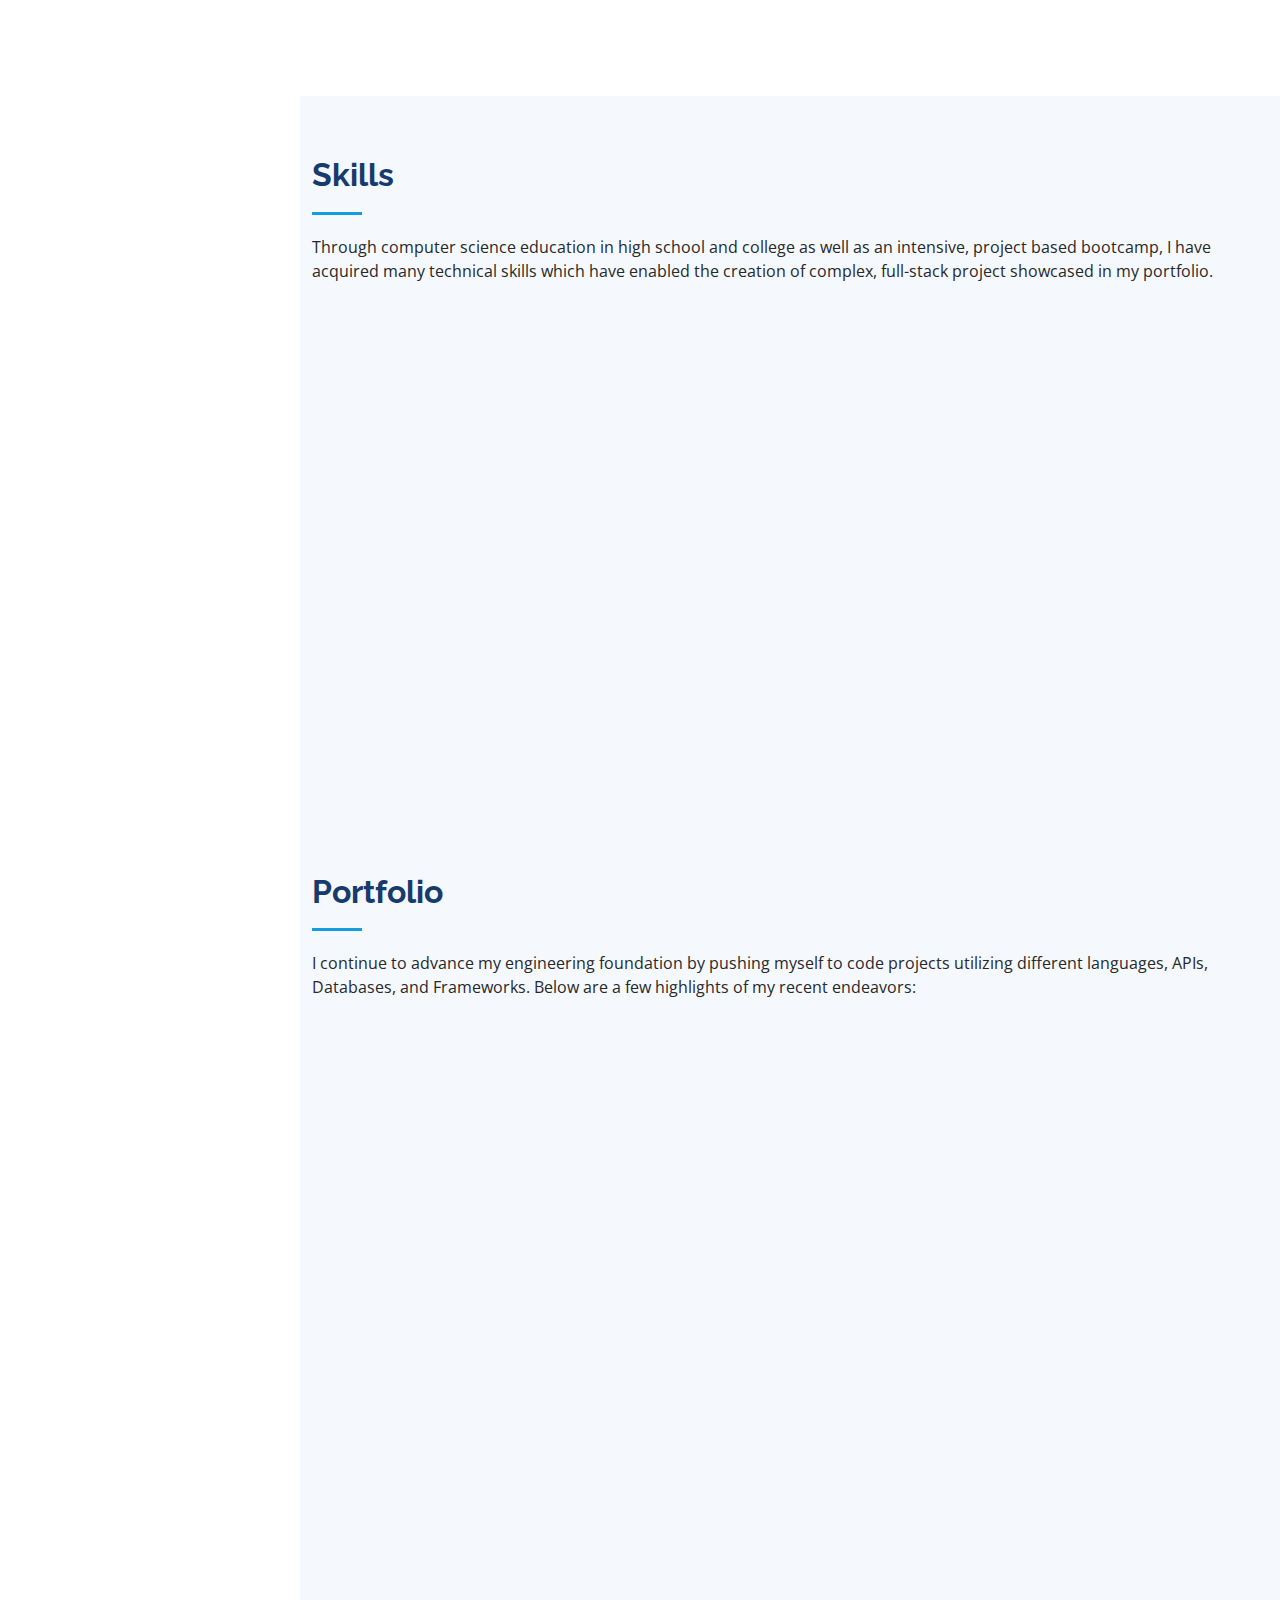
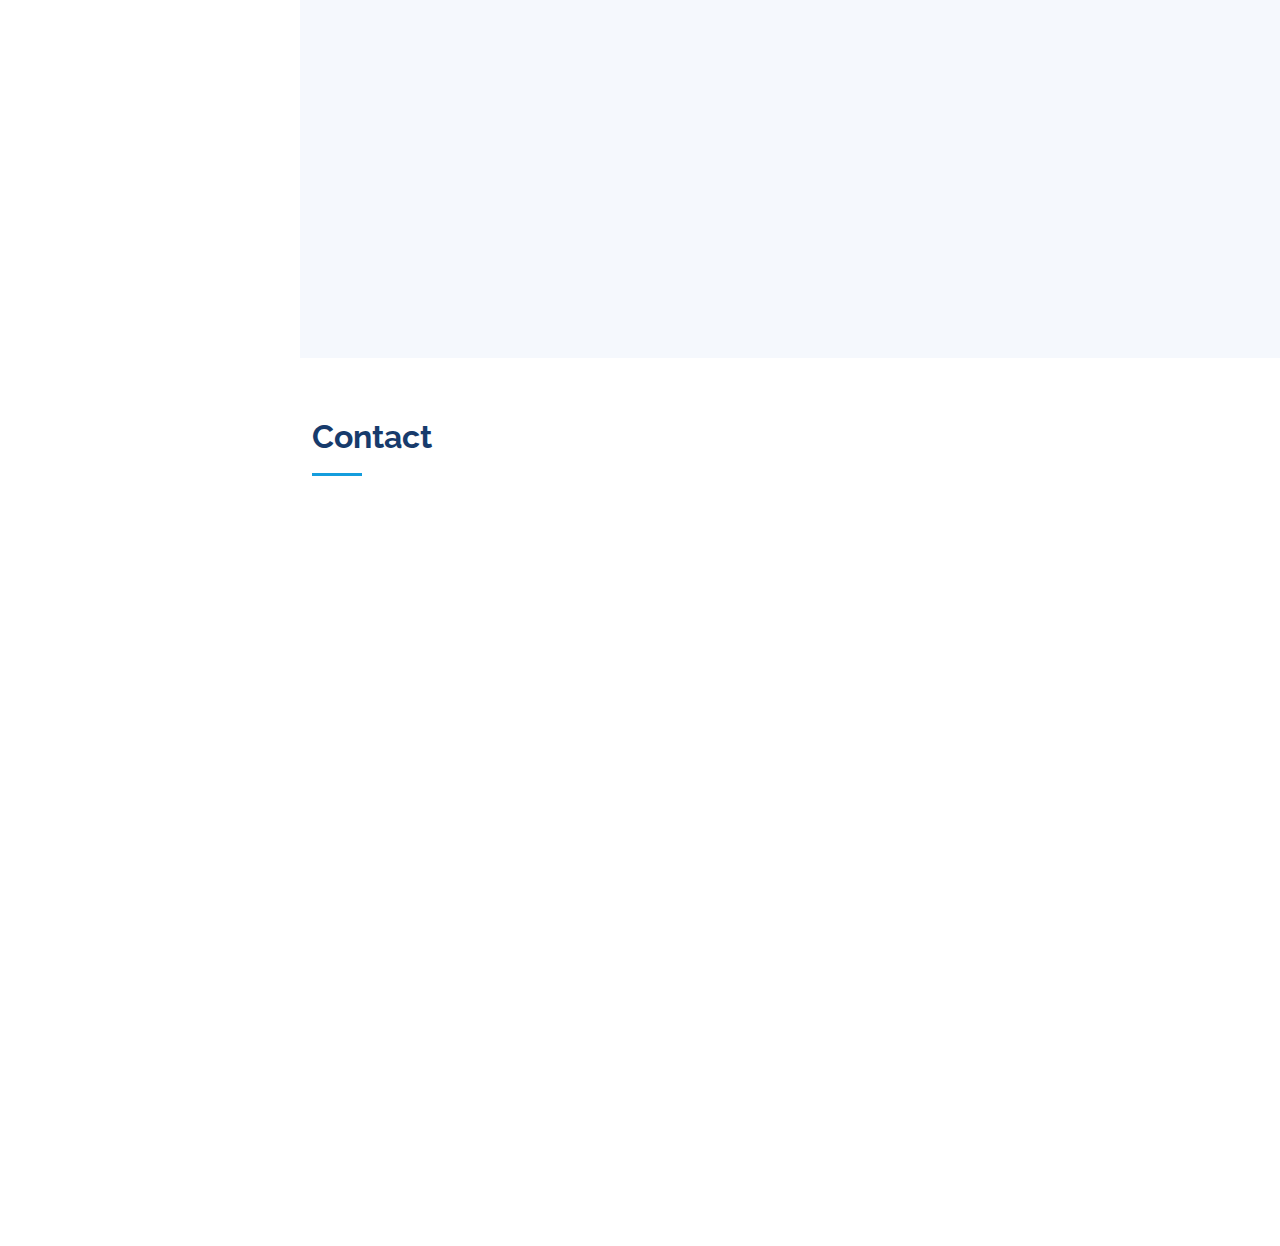
==== commit df3e3abc: "portfolio submission" ====
--- a/index.html
+++ b/index.html
@@ -4,7 +4,7 @@
     <meta charset="utf-8" />
     <meta content="width=device-width, initial-scale=1.0" name="viewport" />
 
-    <title>George's Amazing Portfolio</title>
+    <title>George's Profile</title>
     <meta content="a great website" name="description" />
     <meta content="" name="keywords" />
 
@@ -84,20 +84,21 @@
               >
             </li>
             <li>
-              <a href="#resume" class="nav-link scrollto"
-                ><i class="bx bx-file-blank"></i> <span>Resume</span></a
-              >
-            </li>
-            <li>
               <a href="#portfolio" class="nav-link scrollto"
                 ><i class="bx bx-book-content"></i> <span>Portfolio</span></a
               >
             </li>
-            <li>
+            <!-- <li>
+              <a href="#resume" class="nav-link scrollto"
+                ><i class="bx bx-file-blank"></i> <span>Resume</span></a
+              >
+            </li> -->
+
+            <!-- <li>
               <a href="#services" class="nav-link scrollto"
                 ><i class="bx bx-server"></i> <span>Services</span></a
               >
-            </li>
+            </li> -->
             <li>
               <a href="#contact" class="nav-link scrollto"
                 ><i class="bx bx-envelope"></i> <span>Contact</span></a
@@ -140,9 +141,14 @@
               project experience, I approach life with an inquisitive mindset
               and never underestimate the impact of challenging what's possible.
               My background in both technology and consulting has cultivated my
-              unique ability to understand complex client/user needs and develop
-              innovative solutions. I aim to surround myself with peers who are
-              equally motivated to tackle today's most complex challenges.
+              unique ability to communicate effectively with clients to
+              understand complex needs and develop innovative solutions. I aim
+              to surround myself with peers who are equally motivated to tackle
+              today's most complex challenges. <br /><br />Personally, I am
+              learning the guitar and continuing to practice Spanish after
+              studying abroad in Argentina. I'm an avid tennis player and skier
+              who loves a great game of chess, origami, and learning about the
+              newest Web3 project.
             </p>
           </div>
 
@@ -220,7 +226,7 @@
       <!-- End About Section -->
 
       <!-- ======= Facts Section ======= -->
-      <section id="facts" class="facts">
+      <!-- <section id="facts" class="facts">
         <div class="container">
           <div class="section-title">
             <h2>Facts</h2>
@@ -302,7 +308,7 @@
           </div>
         </div>
       </section>
-      <!-- End Facts Section -->
+      End Facts Section -->
 
       <!-- ======= Skills Section ======= -->
       <section id="skills" class="skills section-bg">
@@ -310,93 +316,103 @@
           <div class="section-title">
             <h2>Skills</h2>
             <p>
-              Magnam dolores commodi suscipit. Necessitatibus eius consequatur
-              ex aliquid fuga eum quidem. Sit sint consectetur velit. Quisquam
-              quos quisquam cupiditate. Et nemo qui impedit suscipit alias ea.
-              Quia fugiat sit in iste officiis commodi quidem hic quas.
+              Through computer science education in high school and college as
+              well as an intensive, project based bootcamp, I have acquired many
+              technical skills which have enabled the creation of complex,
+              full-stack project showcased in my portfolio.
             </p>
           </div>
 
           <div class="row skills-content">
             <div class="col-lg-6" data-aos="fade-up">
               <div class="progress">
-                <span class="skill">HTML <i class="val">100%</i></span>
-                <div class="progress-bar-wrap">
-                  <div
-                    class="progress-bar"
-                    role="progressbar"
-                    aria-valuenow="100"
-                    aria-valuemin="0"
-                    aria-valuemax="100"
-                  ></div>
-                </div>
-              </div>
-
-              <div class="progress">
-                <span class="skill">CSS <i class="val">90%</i></span>
-                <div class="progress-bar-wrap">
-                  <div
-                    class="progress-bar"
-                    role="progressbar"
-                    aria-valuenow="90"
-                    aria-valuemin="0"
-                    aria-valuemax="100"
-                  ></div>
-                </div>
-              </div>
-
-              <div class="progress">
-                <span class="skill">JavaScript <i class="val">75%</i></span>
-                <div class="progress-bar-wrap">
-                  <div
-                    class="progress-bar"
-                    role="progressbar"
-                    aria-valuenow="75"
-                    aria-valuemin="0"
-                    aria-valuemax="100"
-                  ></div>
-                </div>
+                <span class="skill">Python</span>
+              </div>
+              <div class="progress">
+                <span class="skill">JavaScript</span>
+                <!-- <span class="skill">asaaa</span> -->
+              </div>
+
+              <div class="progress">
+                <span class="skill">SQL</span>
+              </div>
+
+              <div class="progress">
+                <span class="skill">PostgreSQL</span>
+              </div>
+
+              <div class="progress">
+                <span class="skill">MongoDB</span>
+              </div>
+
+              <div class="progress">
+                <span class="skill">Mongoose</span>
+              </div>
+
+              <div class="progress">
+                <span class="skill">React</span>
+              </div>
+
+              <div class="progress">
+                <span class="skill">Express</span>
+              </div>
+
+              <div class="progress">
+                <span class="skill">Node</span>
+              </div>
+
+              <div class="progress">
+                <span class="skill">Linux</span>
+              </div>
+
+              <div class="progress">
+                <span class="skill">Django</span>
               </div>
             </div>
 
             <div class="col-lg-6" data-aos="fade-up" data-aos-delay="100">
               <div class="progress">
-                <span class="skill">PHP <i class="val">80%</i></span>
-                <div class="progress-bar-wrap">
-                  <div
-                    class="progress-bar"
-                    role="progressbar"
-                    aria-valuenow="80"
-                    aria-valuemin="0"
-                    aria-valuemax="100"
-                  ></div>
-                </div>
-              </div>
-
-              <div class="progress">
-                <span class="skill">WordPress/CMS <i class="val">90%</i></span>
-                <div class="progress-bar-wrap">
-                  <div
-                    class="progress-bar"
-                    role="progressbar"
-                    aria-valuenow="90"
-                    aria-valuemin="0"
-                    aria-valuemax="100"
-                  ></div>
-                </div>
-              </div>
-
-              <div class="progress">
-                <span class="skill">Photoshop <i class="val">55%</i></span>
-                <div class="progress-bar-wrap">
-                  <div
-                    class="progress-bar"
-                    role="progressbar"
-                    aria-valuenow="55"
-                    aria-valuemin="0"
-                    aria-valuemax="100"
-                  ></div>
-                </div>
+                <span class="skill">Amazon Web Services</span>
+              </div>
+
+              <div class="progress">
+                <span class="skill">API Implementation</span>
+              </div>
+
+              <div class="progress">
+                <span class="skill">Document Object Model</span>
+              </div>
+
+              <div class="progress">
+                <span class="skill">CSS Flexbox and Grid Layout</span>
+              </div>
+
+              <div class="progress">
+                <span class="skill">HTML</span>
+              </div>
+
+              <div class="progress">
+                <span class="skill">Bootstrap</span>
+              </div>
+
+              <div class="progress">
+                <span class="skill">GitHub & Gitflow</span>
+              </div>
+
+              <div class="progress">
+                <span class="skill">Visual Studio Code</span>
+              </div>
+
+              <div class="progress">
+                <span class="skill">Deploymenet on Heroku and Netlify</span>
+              </div>
+
+              <div class="progress">
+                <span class="skill">Authentication and JSON Web Token</span>
+              </div>
+
+              <div class="progress">
+                <span class="skill">Entity Relationship Diagram</span>
               </div>
             </div>
           </div>
@@ -404,8 +420,252 @@
       </section>
       <!-- End Skills Section -->
 
+      <section id="portfolio" class="portfolio section-bg">
+        <div class="container">
+          <div class="section-title">
+            <h2>Portfolio</h2>
+            <p>
+              I continue to advance my engineering foundation by pushing myself
+              to code projects utilizing different languages, APIs, Databases,
+              and Frameworks. Below are a few highlights of my recent endeavors:
+            </p>
+          </div>
+
+          <div class="row" data-aos="fade-up">
+            <div class="col-lg-12 d-flex justify-content-center">
+              <ul id="portfolio-flters">
+                <!-- <li data-filter="*" class="filter-active">All</li> -->
+                <!-- <li data-filter=".filter-app">App</li>
+                <li data-filter=".filter-card">Card</li>
+                <li data-filter=".filter-web">Web</li> -->
+              </ul>
+            </div>
+          </div>
+
+          <div
+            class="row portfolio-container"
+            data-aos="fade-up"
+            data-aos-delay="100"
+          >
+            <div class="col-lg-4 col-md-6 portfolio-item filter-app">
+              <div class="portfolio-wrap">
+                <img
+                  src="assets/img/Tic-Tac-Toe.png"
+                  class="img-fluid"
+                  alt=""
+                />
+                <div class="portfolio-links">
+                  <a
+                    href="https://github.com/georgeperryv/Tic-Tac-Toe"
+                    target="_blank"
+                    >GitHub</a
+                  >
+                  <a
+                    href="https://georgetictactoe.netlify.app/"
+                    target="_blank"
+                    title="More Details"
+                    ><i class="bx bx-link"></i
+                  ></a>
+                </div>
+                (JavaScript, HTML, CSS) An advanced game of Tic-Tac-Toe
+                incorporating computer player logic and score tracking
+              </div>
+            </div>
+
+            <div class="col-lg-4 col-md-6 portfolio-item filter-web">
+              <div class="portfolio-wrap">
+                <img src="assets/img/Checkers1.png" class="img-fluid" alt="" />
+                <div class="portfolio-links">
+                  <a
+                    href="https://github.com/georgeperryv/Checkers"
+                    target="_blank"
+                    >GitHub</a
+                  >
+                  <a
+                    href="https://george-perryv-checkers.netlify.app/"
+                    target="_blank"
+                    title="More Details"
+                    ><i class="bx bx-link"></i
+                  ></a>
+                </div>
+                (JavaScript, HTML, CSS, DOM) Fully functional game of Checkers
+                incorporating move assistance, visual piece capturing, and
+                infinite jump logic
+              </div>
+            </div>
+
+            <div class="col-lg-4 col-md-6 portfolio-item filter-app">
+              <div class="portfolio-wrap">
+                <img
+                  src="assets/img/Ski-Planner.png"
+                  class="img-fluid"
+                  alt=""
+                />
+                <div class="portfolio-links">
+                  <a
+                    href="https://github.com/georgeperryv/Ski-Planner"
+                    target="_blank"
+                    >GitHub</a
+                  >
+                  <a
+                    href="https://ski-planner-2.herokuapp.com/"
+                    target="_blank"
+                    title="More Details"
+                    ><i class="bx bx-link"></i
+                  ></a>
+                </div>
+                (JavaScript, HTML, CSS, Express, Node, Mongoose, MongoDB) A web
+                application giving authenticated users the ability to save
+                potential ski destinations and post/view reviews across profiles
+                while incorporating full CRUD capabilities
+              </div>
+            </div>
+
+            <div class="col-lg-4 col-md-6 portfolio-item filter-card">
+              <div class="portfolio-wrap">
+                <img
+                  src="assets/img/Perfect-Match.png"
+                  class="img-fluid"
+                  alt=""
+                />
+                <div class="portfolio-links">
+                  <a
+                    href="https://github.com/georgeperryv/Perfect.Match"
+                    target="_blank"
+                    >GitHub</a
+                  >
+                  <a
+                    href="https://perfectmatchskills.herokuapp.com/"
+                    target="_blank"
+                    title="More Details"
+                    ><i class="bx bx-link"></i
+                  ></a>
+                </div>
+                (Python, EJS, Django, PostgreSQL) Collaborated with a team of 4
+                to develop an end-to-end job board with an algorithm to match a
+                logged-in user’s technical skills with prospective jobs from a
+                job-listing API
+              </div>
+            </div>
+
+            <div class="col-lg-4 col-md-6 portfolio-item filter-web">
+              <div class="portfolio-wrap">
+                <img src="assets/img/Guitarc.png" class="img-fluid" alt="" />
+                <div class="portfolio-links">
+                  <a
+                    href="https://github.com/georgeperryv/Guitarc"
+                    target="_blank"
+                    >GitHub</a
+                  >
+                  <a
+                    href="https://guitarc.herokuapp.com/"
+                    target="_blank"
+                    title="More Details"
+                    ><i class="bx bx-link"></i
+                  ></a>
+                </div>
+                (React, JavaScript, CSS, Express, Node, Mongoose, MongoDB) •
+                Engineered a full-stack MERN web application called Guitarc
+                allowing logged-in users to manage their guitar learning by
+                uploading chord images (stored in AWS S3) to songs and playlists
+                utilizing back end (MongoDB) and front end (react, bootstrap,
+                CSS) integration
+              </div>
+            </div>
+
+            <!-- <div class="col-lg-4 col-md-6 portfolio-item filter-app">
+              <div class="portfolio-wrap">
+                <img
+                  src="assets/img/portfolio/portfolio-6.jpg"
+                  class="img-fluid"
+                  alt=""
+                />
+                <div class="portfolio-links">
+                  <a
+                    href="assets/img/portfolio/portfolio-6.jpg"
+                    data-gallery="portfolioGallery"
+                    class="portfolio-lightbox"
+                    title="App 3"
+                    ><i class="bx bx-plus"></i
+                  ></a>
+                  <a href="portfolio-details.html" title="More Details"
+                    ><i class="bx bx-link"></i
+                  ></a>
+                </div>
+              </div>
+            </div> -->
+
+            <!-- <div class="col-lg-4 col-md-6 portfolio-item filter-card">
+              <div class="portfolio-wrap">
+                <img
+                  src="assets/img/portfolio/portfolio-7.jpg"
+                  class="img-fluid"
+                  alt=""
+                />
+                <div class="portfolio-links">
+                  <a
+                    href="assets/img/portfolio/portfolio-7.jpg"
+                    data-gallery="portfolioGallery"
+                    class="portfolio-lightbox"
+                    title="Card 1"
+                    ><i class="bx bx-plus"></i
+                  ></a>
+                  <a href="portfolio-details.html" title="More Details"
+                    ><i class="bx bx-link"></i
+                  ></a>
+                </div>
+              </div>
+            </div> -->
+
+            <!-- <div class="col-lg-4 col-md-6 portfolio-item filter-card">
+              <div class="portfolio-wrap">
+                <img
+                  src="assets/img/portfolio/portfolio-8.jpg"
+                  class="img-fluid"
+                  alt=""
+                />
+                <div class="portfolio-links">
+                  <a
+                    href="assets/img/portfolio/portfolio-8.jpg"
+                    data-gallery="portfolioGallery"
+                    class="portfolio-lightbox"
+                    title="Card 3"
+                    ><i class="bx bx-plus"></i
+                  ></a>
+                  <a href="portfolio-details.html" title="More Details"
+                    ><i class="bx bx-link"></i
+                  ></a>
+                </div>
+              </div>
+            </div> -->
+
+            <!-- <div class="col-lg-4 col-md-6 portfolio-item filter-web">
+              <div class="portfolio-wrap">
+                <img
+                  src="assets/img/portfolio/portfolio-9.jpg"
+                  class="img-fluid"
+                  alt=""
+                />
+                <div class="portfolio-links">
+                  <a
+                    href="assets/img/portfolio/portfolio-9.jpg"
+                    data-gallery="portfolioGallery"
+                    class="portfolio-lightbox"
+                    title="Web 3"
+                    ><i class="bx bx-plus"></i
+                  ></a>
+                  <a href="portfolio-details.html" title="More Details"
+                    ><i class="bx bx-link"></i
+                  ></a>
+                </div>
+              </div>
+            </div> -->
+          </div>
+        </div>
+      </section>
+      <!-- End Portfolio Section -->
       <!-- ======= Resume Section ======= -->
-      <section id="resume" class="resume">
+      <!-- <section id="resume" class="resume">
         <div class="container">
           <div class="section-title">
             <h2>Resume</h2>
@@ -511,242 +771,11 @@
             </div>
           </div>
         </div>
-      </section>
+      </section> -->
       <!-- End Resume Section -->
 
-      <!-- ======= Portfolio Section ======= -->
-      <section id="portfolio" class="portfolio section-bg">
-        <div class="container">
-          <div class="section-title">
-            <h2>Portfolio</h2>
-            <p>
-              Magnam dolores commodi suscipit. Necessitatibus eius consequatur
-              ex aliquid fuga eum quidem. Sit sint consectetur velit. Quisquam
-              quos quisquam cupiditate. Et nemo qui impedit suscipit alias ea.
-              Quia fugiat sit in iste officiis commodi quidem hic quas.
-            </p>
-          </div>
-
-          <div class="row" data-aos="fade-up">
-            <div class="col-lg-12 d-flex justify-content-center">
-              <ul id="portfolio-flters">
-                <li data-filter="*" class="filter-active">All</li>
-                <li data-filter=".filter-app">App</li>
-                <li data-filter=".filter-card">Card</li>
-                <li data-filter=".filter-web">Web</li>
-              </ul>
-            </div>
-          </div>
-
-          <div
-            class="row portfolio-container"
-            data-aos="fade-up"
-            data-aos-delay="100"
-          >
-            <div class="col-lg-4 col-md-6 portfolio-item filter-app">
-              <div class="portfolio-wrap">
-                <img
-                  src="assets/img/portfolio/portfolio-1.jpg"
-                  class="img-fluid"
-                  alt=""
-                />
-                <div class="portfolio-links">
-                  <a
-                    href="assets/img/portfolio/portfolio-1.jpg"
-                    data-gallery="portfolioGallery"
-                    class="portfolio-lightbox"
-                    title="App 1"
-                    ><i class="bx bx-plus"></i
-                  ></a>
-                  <a href="portfolio-details.html" title="More Details"
-                    ><i class="bx bx-link"></i
-                  ></a>
-                </div>
-              </div>
-            </div>
-
-            <div class="col-lg-4 col-md-6 portfolio-item filter-web">
-              <div class="portfolio-wrap">
-                <img
-                  src="assets/img/portfolio/portfolio-2.jpg"
-                  class="img-fluid"
-                  alt=""
-                />
-                <div class="portfolio-links">
-                  <a
-                    href="assets/img/portfolio/portfolio-2.jpg"
-                    data-gallery="portfolioGallery"
-                    class="portfolio-lightbox"
-                    title="Web 3"
-                    ><i class="bx bx-plus"></i
-                  ></a>
-                  <a href="portfolio-details.html" title="More Details"
-                    ><i class="bx bx-link"></i
-                  ></a>
-                </div>
-              </div>
-            </div>
-
-            <div class="col-lg-4 col-md-6 portfolio-item filter-app">
-              <div class="portfolio-wrap">
-                <img
-                  src="assets/img/portfolio/portfolio-3.jpg"
-                  class="img-fluid"
-                  alt=""
-                />
-                <div class="portfolio-links">
-                  <a
-                    href="assets/img/portfolio/portfolio-3.jpg"
-                    data-gallery="portfolioGallery"
-                    class="portfolio-lightbox"
-                    title="App 2"
-                    ><i class="bx bx-plus"></i
-                  ></a>
-                  <a href="portfolio-details.html" title="More Details"
-                    ><i class="bx bx-link"></i
-                  ></a>
-                </div>
-              </div>
-            </div>
-
-            <div class="col-lg-4 col-md-6 portfolio-item filter-card">
-              <div class="portfolio-wrap">
-                <img
-                  src="assets/img/portfolio/portfolio-4.jpg"
-                  class="img-fluid"
-                  alt=""
-                />
-                <div class="portfolio-links">
-                  <a
-                    href="assets/img/portfolio/portfolio-4.jpg"
-                    data-gallery="portfolioGallery"
-                    class="portfolio-lightbox"
-                    title="Card 2"
-                    ><i class="bx bx-plus"></i
-                  ></a>
-                  <a href="portfolio-details.html" title="More Details"
-                    ><i class="bx bx-link"></i
-                  ></a>
-                </div>
-              </div>
-            </div>
-
-            <div class="col-lg-4 col-md-6 portfolio-item filter-web">
-              <div class="portfolio-wrap">
-                <img
-                  src="assets/img/portfolio/portfolio-5.jpg"
-                  class="img-fluid"
-                  alt=""
-                />
-                <div class="portfolio-links">
-                  <a
-                    href="assets/img/portfolio/portfolio-5.jpg"
-                    data-gallery="portfolioGallery"
-                    class="portfolio-lightbox"
-                    title="Web 2"
-                    ><i class="bx bx-plus"></i
-                  ></a>
-                  <a href="portfolio-details.html" title="More Details"
-                    ><i class="bx bx-link"></i
-                  ></a>
-                </div>
-              </div>
-            </div>
-
-            <div class="col-lg-4 col-md-6 portfolio-item filter-app">
-              <div class="portfolio-wrap">
-                <img
-                  src="assets/img/portfolio/portfolio-6.jpg"
-                  class="img-fluid"
-                  alt=""
-                />
-                <div class="portfolio-links">
-                  <a
-                    href="assets/img/portfolio/portfolio-6.jpg"
-                    data-gallery="portfolioGallery"
-                    class="portfolio-lightbox"
-                    title="App 3"
-                    ><i class="bx bx-plus"></i
-                  ></a>
-                  <a href="portfolio-details.html" title="More Details"
-                    ><i class="bx bx-link"></i
-                  ></a>
-                </div>
-              </div>
-            </div>
-
-            <div class="col-lg-4 col-md-6 portfolio-item filter-card">
-              <div class="portfolio-wrap">
-                <img
-                  src="assets/img/portfolio/portfolio-7.jpg"
-                  class="img-fluid"
-                  alt=""
-                />
-                <div class="portfolio-links">
-                  <a
-                    href="assets/img/portfolio/portfolio-7.jpg"
-                    data-gallery="portfolioGallery"
-                    class="portfolio-lightbox"
-                    title="Card 1"
-                    ><i class="bx bx-plus"></i
-                  ></a>
-                  <a href="portfolio-details.html" title="More Details"
-                    ><i class="bx bx-link"></i
-                  ></a>
-                </div>
-              </div>
-            </div>
-
-            <div class="col-lg-4 col-md-6 portfolio-item filter-card">
-              <div class="portfolio-wrap">
-                <img
-                  src="assets/img/portfolio/portfolio-8.jpg"
-                  class="img-fluid"
-                  alt=""
-                />
-                <div class="portfolio-links">
-                  <a
-                    href="assets/img/portfolio/portfolio-8.jpg"
-                    data-gallery="portfolioGallery"
-                    class="portfolio-lightbox"
-                    title="Card 3"
-                    ><i class="bx bx-plus"></i
-                  ></a>
-                  <a href="portfolio-details.html" title="More Details"
-                    ><i class="bx bx-link"></i
-                  ></a>
-                </div>
-              </div>
-            </div>
-
-            <div class="col-lg-4 col-md-6 portfolio-item filter-web">
-              <div class="portfolio-wrap">
-                <img
-                  src="assets/img/portfolio/portfolio-9.jpg"
-                  class="img-fluid"
-                  alt=""
-                />
-                <div class="portfolio-links">
-                  <a
-                    href="assets/img/portfolio/portfolio-9.jpg"
-                    data-gallery="portfolioGallery"
-                    class="portfolio-lightbox"
-                    title="Web 3"
-                    ><i class="bx bx-plus"></i
-                  ></a>
-                  <a href="portfolio-details.html" title="More Details"
-                    ><i class="bx bx-link"></i
-                  ></a>
-                </div>
-              </div>
-            </div>
-          </div>
-        </div>
-      </section>
-      <!-- End Portfolio Section -->
-
       <!-- ======= Services Section ======= -->
-      <section id="services" class="services">
+      <!-- <section id="services" class="services">
         <div class="container">
           <div class="section-title">
             <h2>Services</h2>
@@ -829,11 +858,11 @@
             </div>
           </div>
         </div>
-      </section>
+      </section> -->
       <!-- End Services Section -->
 
       <!-- ======= Testimonials Section ======= -->
-      <section id="testimonials" class="testimonials section-bg">
+      <!-- <section id="testimonials" class="testimonials section-bg">
         <div class="container">
           <div class="section-title">
             <h2>Testimonials</h2>
@@ -869,9 +898,9 @@
                   <h3>Saul Goodman</h3>
                   <h4>Ceo &amp; Founder</h4>
                 </div>
-              </div>
-              <!-- End testimonial item -->
-
+              </div> -->
+      <!-- End testimonial item -->
+      <!-- 
               <div class="swiper-slide">
                 <div
                   class="testimonial-item"
@@ -894,10 +923,10 @@
                   <h3>Sara Wilsson</h3>
                   <h4>Designer</h4>
                 </div>
-              </div>
-              <!-- End testimonial item -->
-
-              <div class="swiper-slide">
+              </div> -->
+      <!-- End testimonial item -->
+
+      <!-- <div class="swiper-slide">
                 <div
                   class="testimonial-item"
                   data-aos="fade-up"
@@ -918,10 +947,10 @@
                   <h3>Jena Karlis</h3>
                   <h4>Store Owner</h4>
                 </div>
-              </div>
-              <!-- End testimonial item -->
-
-              <div class="swiper-slide">
+              </div> -->
+      <!-- End testimonial item -->
+
+      <!-- <div class="swiper-slide">
                 <div
                   class="testimonial-item"
                   data-aos="fade-up"
@@ -943,10 +972,10 @@
                   <h3>Matt Brandon</h3>
                   <h4>Freelancer</h4>
                 </div>
-              </div>
-              <!-- End testimonial item -->
-
-              <div class="swiper-slide">
+              </div> -->
+      <!-- End testimonial item -->
+
+      <!-- <div class="swiper-slide">
                 <div
                   class="testimonial-item"
                   data-aos="fade-up"
@@ -968,13 +997,13 @@
                   <h3>John Larson</h3>
                   <h4>Entrepreneur</h4>
                 </div>
-              </div>
-              <!-- End testimonial item -->
-            </div>
+              </div> -->
+      <!-- End testimonial item -->
+      <!-- </div>
             <div class="swiper-pagination"></div>
           </div>
         </div>
-      </section>
+      </section> -->
       <!-- End Testimonials Section -->
 
       <!-- ======= Contact Section ======= -->
@@ -982,12 +1011,7 @@
         <div class="container">
           <div class="section-title">
             <h2>Contact</h2>
-            <p>
-              Magnam dolores commodi suscipit. Necessitatibus eius consequatur
-              ex aliquid fuga eum quidem. Sit sint consectetur velit. Quisquam
-              quos quisquam cupiditate. Et nemo qui impedit suscipit alias ea.
-              Quia fugiat sit in iste officiis commodi quidem hic quas.
-            </p>
+            <p></p>
           </div>
 
           <div class="row" data-aos="fade-in">
@@ -996,27 +1020,27 @@
                 <div class="address">
                   <i class="bi bi-geo-alt"></i>
                   <h4>Location:</h4>
-                  <p>A108 Adam Street, New York, NY 535022</p>
+                  <p>San Francisco, California</p>
                 </div>
 
                 <div class="email">
                   <i class="bi bi-envelope"></i>
                   <h4>Email:</h4>
-                  <p>info@example.com</p>
-                </div>
-
-                <div class="phone">
+                  <p>george.e.perry5@gmail.com</p>
+                </div>
+
+                <!-- <div class="phone">
                   <i class="bi bi-phone"></i>
                   <h4>Call:</h4>
                   <p>+1 5589 55488 55s</p>
-                </div>
-
-                <iframe
+                </div> -->
+
+                <!-- <iframe
                   src="https://www.google.com/maps/embed?pb=!1m14!1m8!1m3!1d12097.433213460943!2d-74.0062269!3d40.7101282!3m2!1i1024!2i768!4f13.1!3m3!1m2!1s0x0%3A0xb89d1fe6bc499443!2sDowntown+Conference+Center!5e0!3m2!1smk!2sbg!4v1539943755621"
                   frameborder="0"
                   style="border:0; width: 100%; height: 290px;"
                   allowfullscreen
-                ></iframe>
+                ></iframe> -->
               </div>
             </div>
 
--- a/assets/css/style.css
+++ b/assets/css/style.css
@@ -383,6 +383,10 @@
   height: 400px;
 }
 
+#col-lg-4 aos-innit aos-animate {
+  margin-right: 300px;
+}
+
 /*--------------------------------------------------------------
 # Facts
 --------------------------------------------------------------*/
@@ -437,8 +441,17 @@
 /*--------------------------------------------------------------
 # Akills
 --------------------------------------------------------------*/
+
+.progress {
+  display: flexbox;
+  justify-content: center;
+}
+
+/* .skills {
+} */
+
 .skills .progress {
-  height: 60px;
+  height: 40px;
   display: block;
   background: none;
   border-radius: 0;
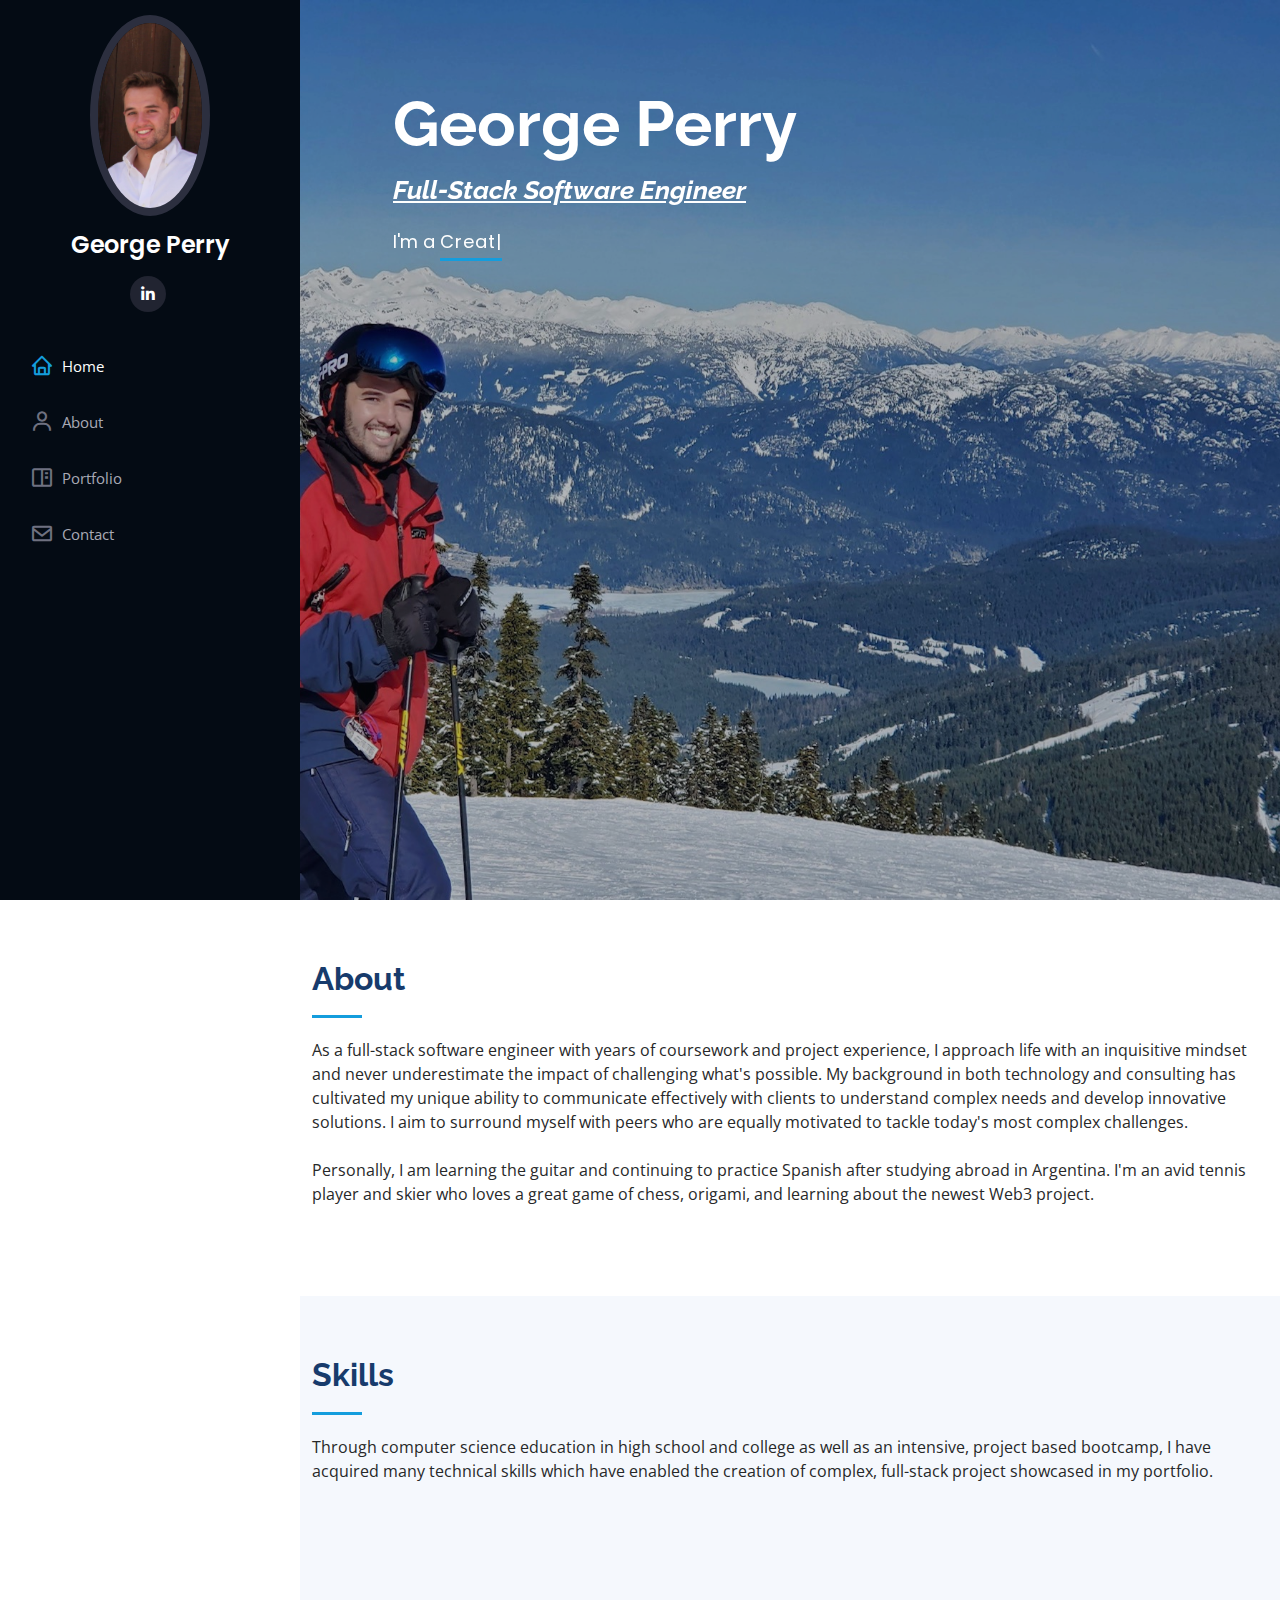
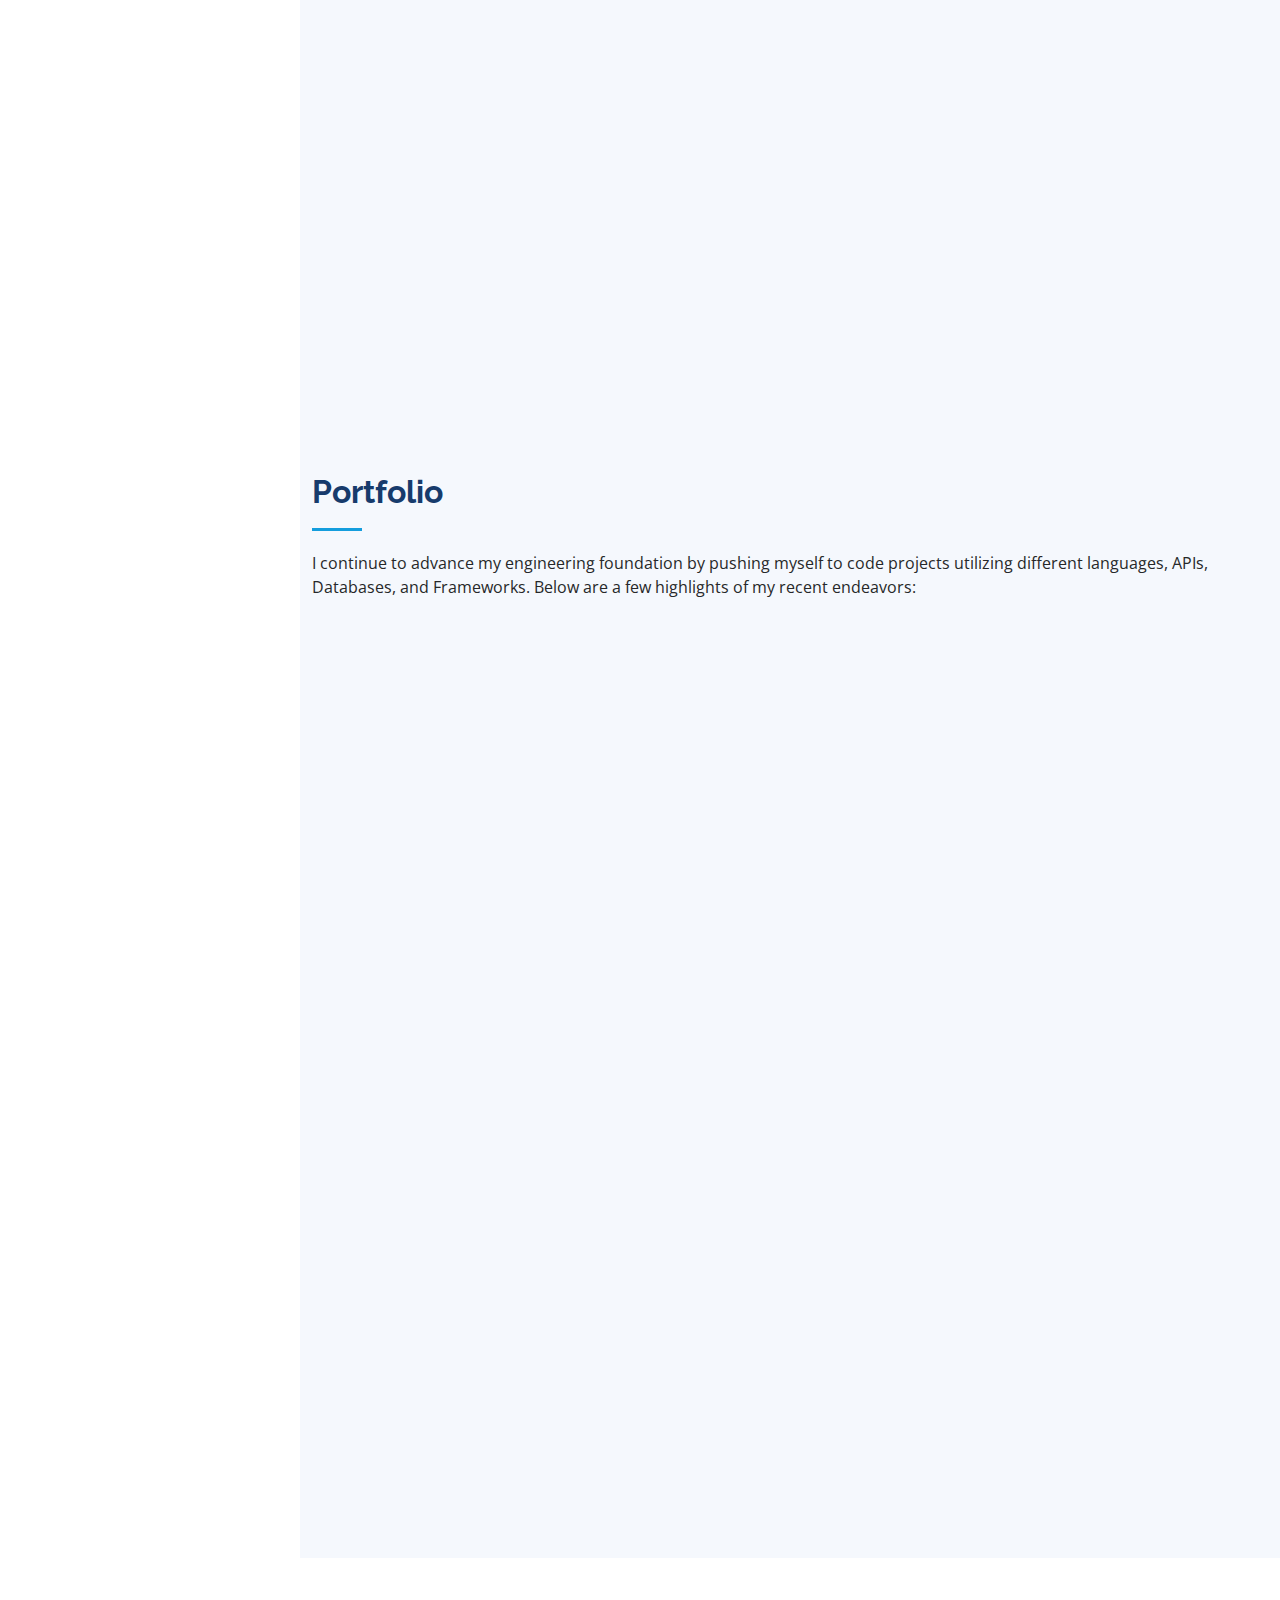
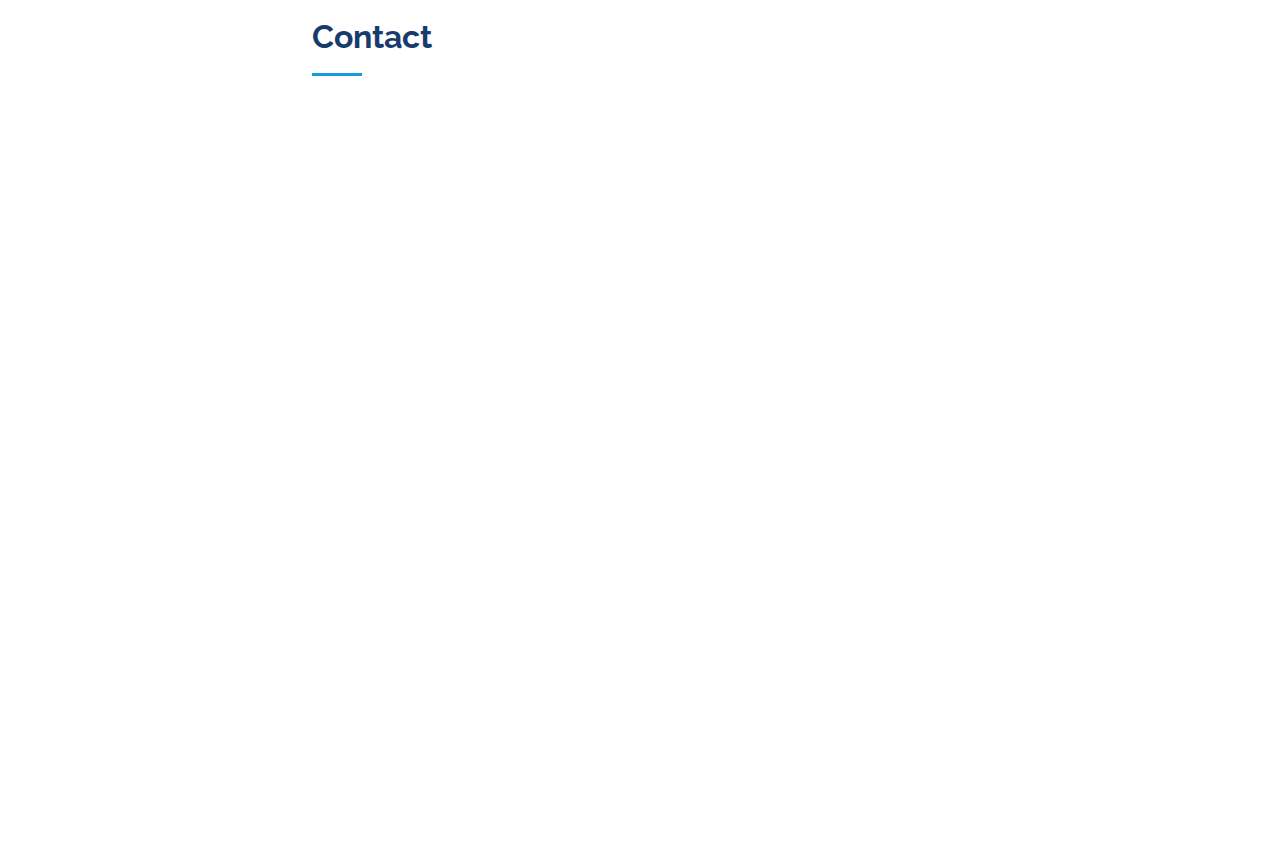
==== commit ff3df321: "deleted part of about section" ====
--- a/index.html
+++ b/index.html
@@ -152,7 +152,7 @@
             </p>
           </div>
 
-          <div class="row">
+          <!-- <div class="row">
             <div class="col-lg-4" data-aos="fade-right">
               <img
                 src="assets/img/Headshot.jpg"
@@ -220,7 +220,7 @@
                 culpa magni laudantium dolores.
               </p>
             </div>
-          </div>
+          </div> -->
         </div>
       </section>
       <!-- End About Section -->
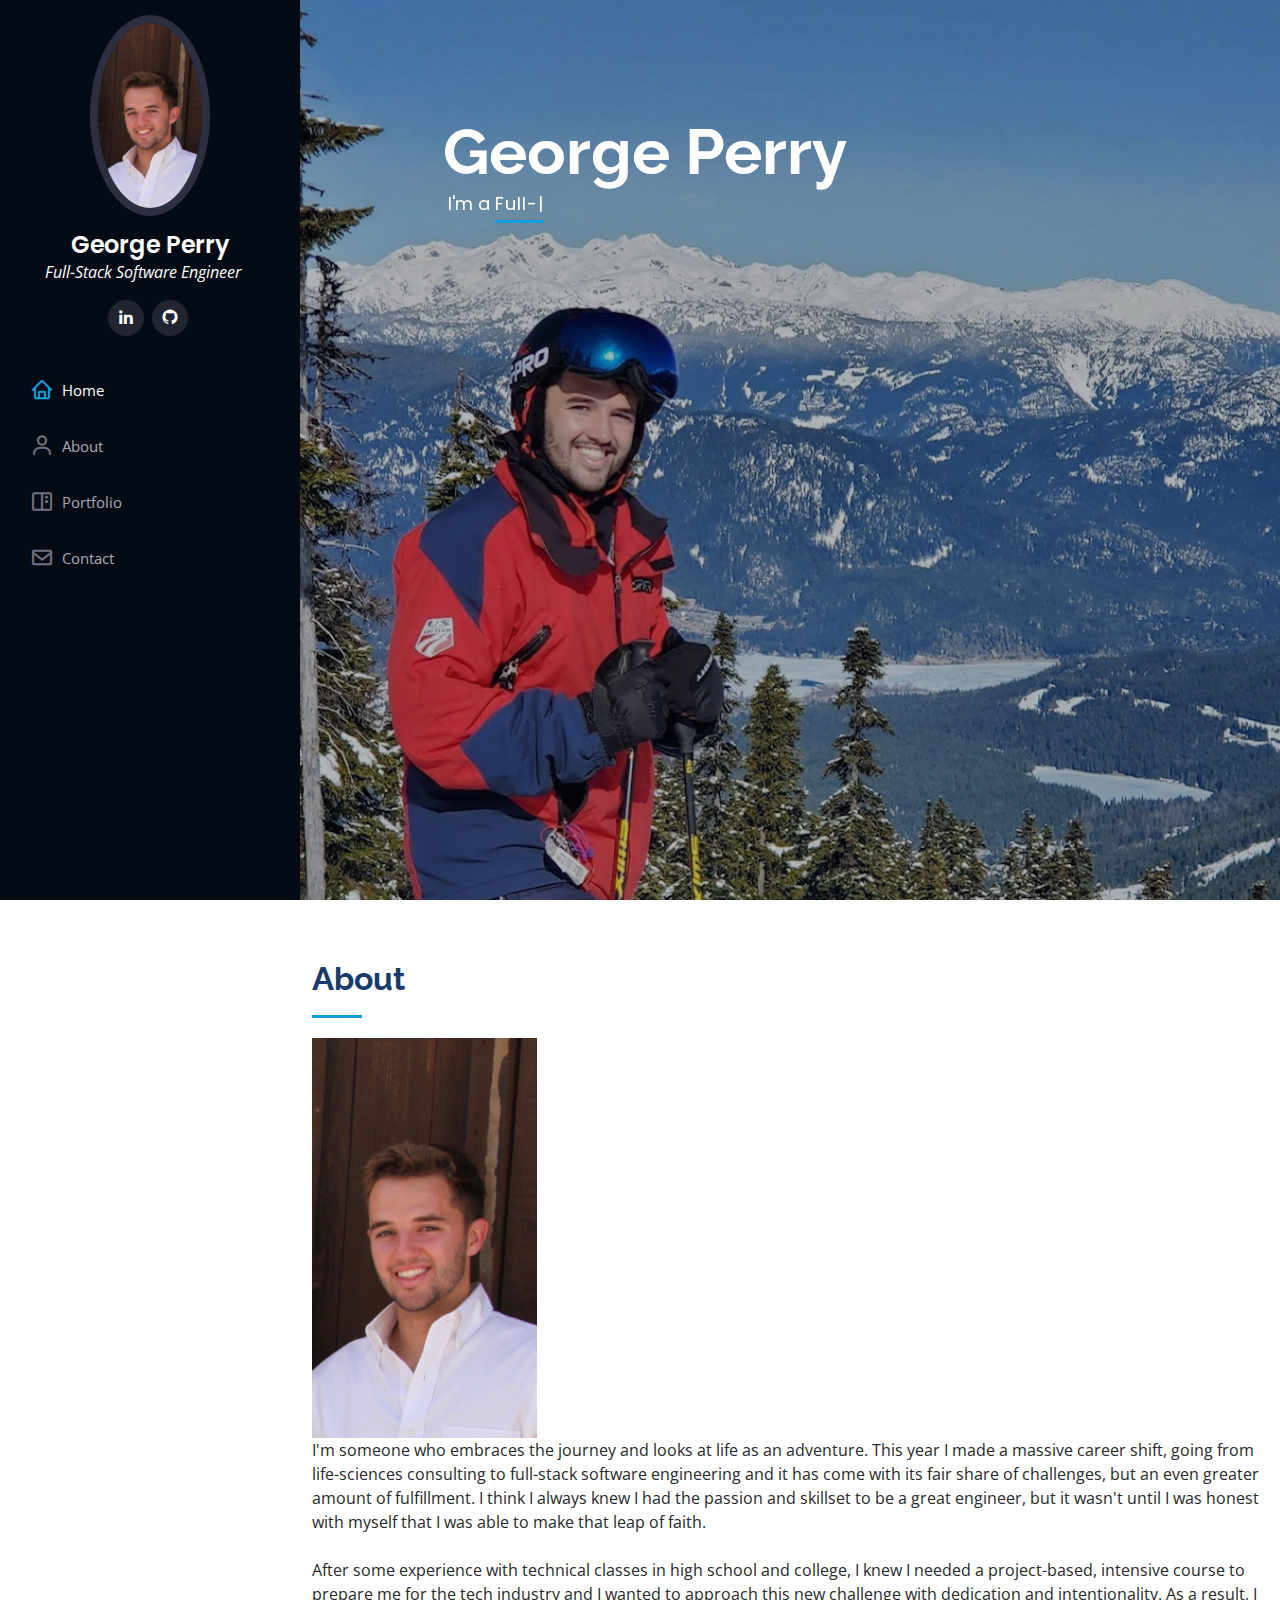
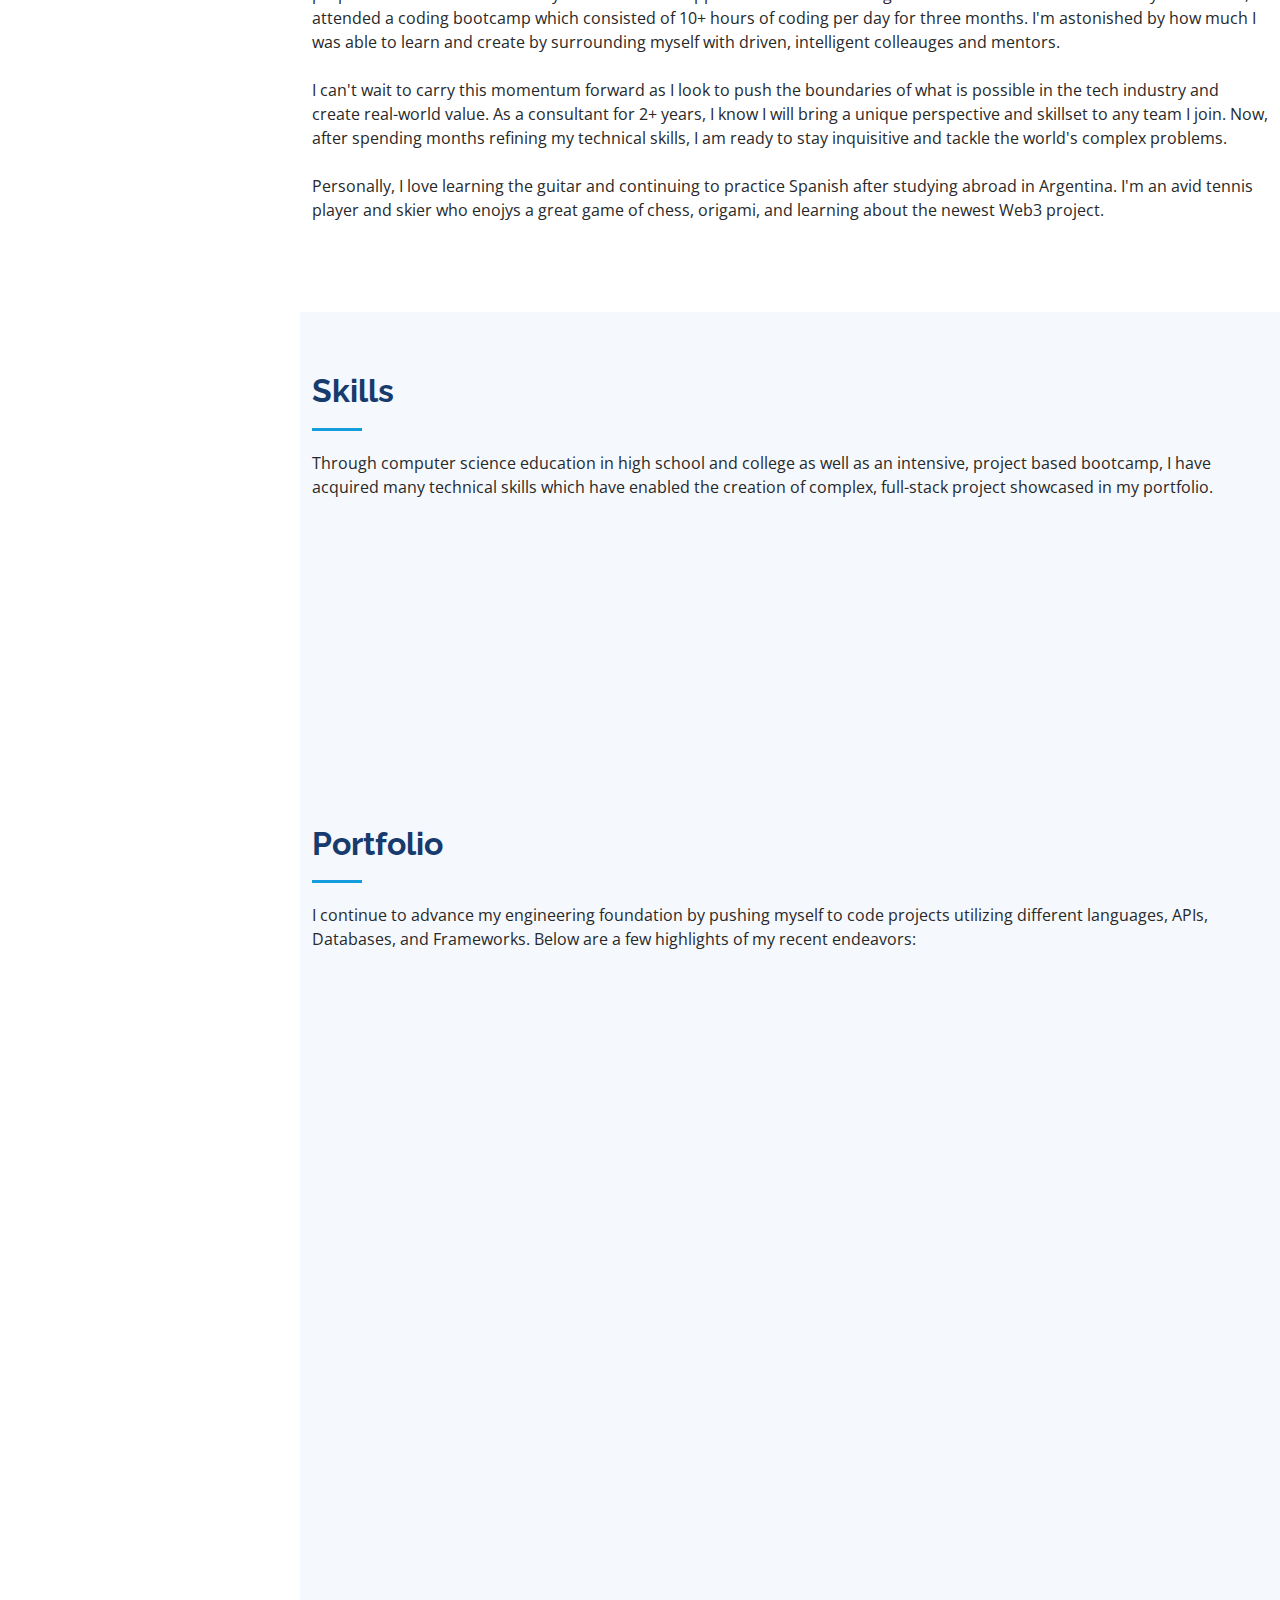
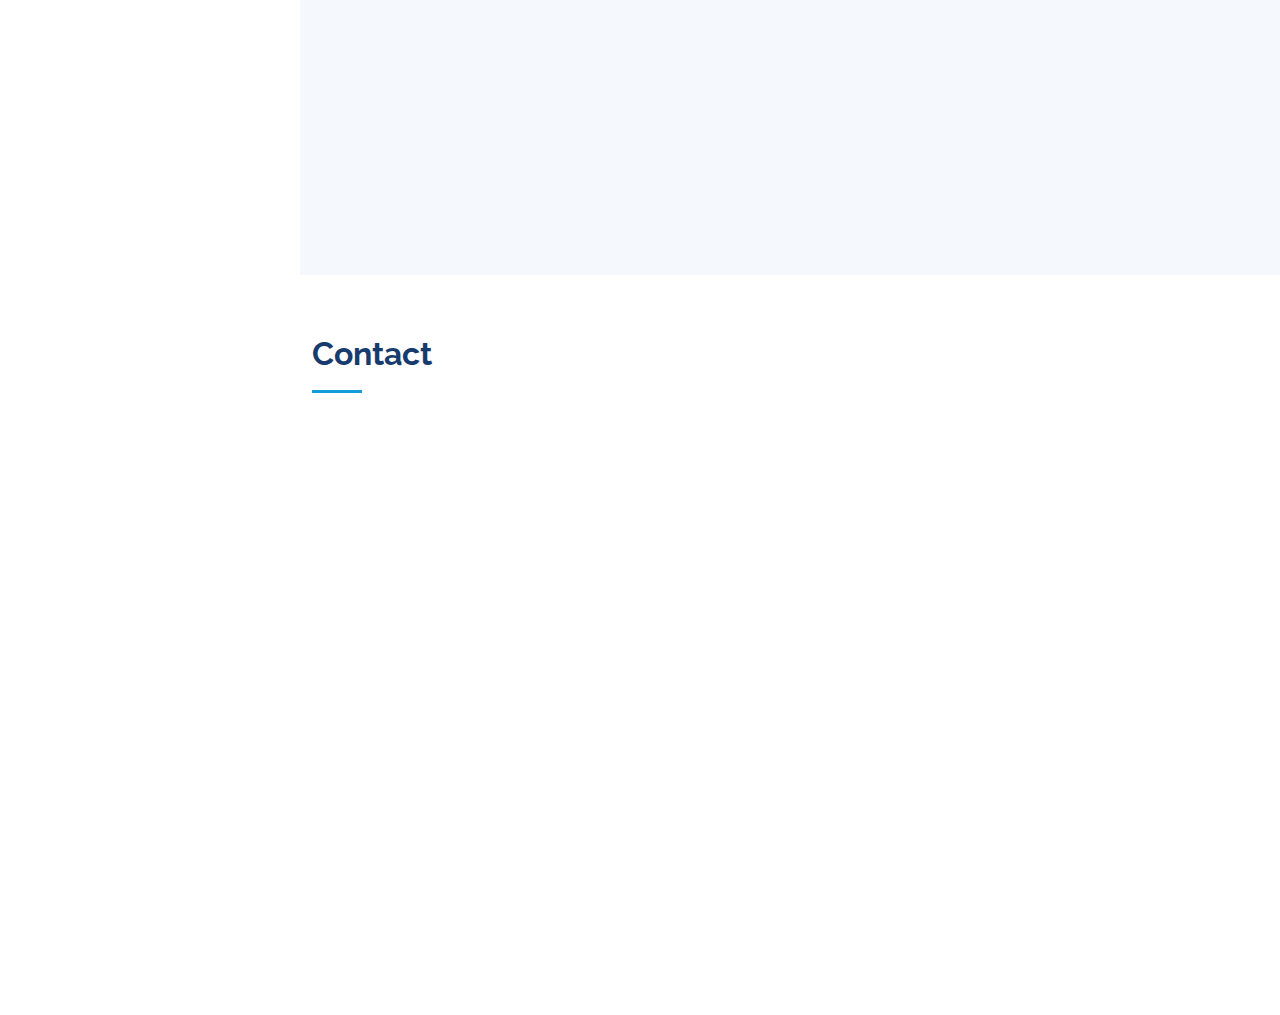
==== commit 05a509ee: "about picture somewhat functioning" ====
--- a/index.html
+++ b/index.html
@@ -59,14 +59,27 @@
             alt=""
             class="img-fluid rounded-circle"
           />
-          <h1 class="text-light"><a href="index.html">George Perry</a></h1>
+          <h1 class="text-light">
+            <a href="index.html">George Perry</a>
+          </h1>
+          <p id="job-description">Full-Stack Software Engineer</p>
+
           <div class="social-links mt-3 text-center">
             <!-- <a href="#" class="twitter"><i class="bx bxl-twitter"></i></a>
             <a href="#" class="facebook"><i class="bx bxl-facebook"></i></a>
             <a href="#" class="instagram"><i class="bx bxl-instagram"></i></a>
             <a href="#" class="google-plus"><i class="bx bxl-skype"></i></a> -->
-            <a href="https://www.linkedin.com/in/georgeeperry/" class="linkedin"
+            <a
+              href="https://www.linkedin.com/in/georgeeperry/"
+              class="linkedin"
+              target="_blank"
               ><i class="bx bxl-linkedin"></i
+            ></a>
+            <a
+              href="https://github.com/georgeperryv"
+              class="github"
+              target="_blank"
+              ><i class="bx bxl-github"></i
             ></a>
           </div>
         </div>
@@ -118,12 +131,12 @@
     >
       <div class="hero-container" data-aos="fade-in">
         <h1>George Perry&nbsp&nbsp&nbsp&nbsp&nbsp&nbsp</h1>
-        <h3>Full-Stack Software Engineer</h3>
+        <!-- <h3>Full-Stack Software Engineer</h3> -->
         <p>
           I'm a
           <span
             class="typed"
-            data-typed-items=" Creator, Problem-Solver, Developer, Trailblazer"
+            data-typed-items=" Full-Stack Software Engineer, Developer, Creator, Problem-Solver, Trailblazer"
           ></span>
         </p>
       </div>
@@ -136,20 +149,48 @@
         <div class="container">
           <div class="section-title">
             <h2>About</h2>
-            <p>
-              As a full-stack software engineer with years of coursework and
-              project experience, I approach life with an inquisitive mindset
-              and never underestimate the impact of challenging what's possible.
-              My background in both technology and consulting has cultivated my
-              unique ability to communicate effectively with clients to
-              understand complex needs and develop innovative solutions. I aim
-              to surround myself with peers who are equally motivated to tackle
-              today's most complex challenges. <br /><br />Personally, I am
-              learning the guitar and continuing to practice Spanish after
-              studying abroad in Argentina. I'm an avid tennis player and skier
-              who loves a great game of chess, origami, and learning about the
-              newest Web3 project.
-            </p>
+            <div class="about-layout">
+              <div id="white-shirt-img">
+                <img
+                  src="assets/img/Headshot.jpg"
+                  class="img-fluid"
+                  id="about-pic"
+                  alt=""
+                />
+              </div>
+
+              <p>
+                I'm someone who embraces the journey and looks at life as an
+                adventure. This year I made a massive career shift, going from
+                life-sciences consulting to full-stack software engineering and
+                it has come with its fair share of challenges, but an even
+                greater amount of fulfillment. I think I always knew I had the
+                passion and skillset to be a great engineer, but it wasn't until
+                I was honest with myself that I was able to make that leap of
+                faith. <br /><br />
+                After some experience with technical classes in high school and
+                college, I knew I needed a project-based, intensive course to
+                prepare me for the tech industry and I wanted to approach this
+                new challenge with dedication and intentionality. As a result, I
+                attended a coding bootcamp which consisted of 10+ hours of
+                coding per day for three months. I'm astonished by how much I
+                was able to learn and create by surrounding myself with driven,
+                intelligent colleauges and mentors. <br /><br />
+                I can't wait to carry this momentum forward as I look to push
+                the boundaries of what is possible in the tech industry and
+                create real-world value. As a consultant for 2+ years, I know I
+                will bring a unique perspective and skillset to any team I join.
+                Now, after spending months refining my technical skills, I am
+                ready to stay inquisitive and tackle the world's complex
+                problems.
+
+                <br /><br />Personally, I love learning the guitar and
+                continuing to practice Spanish after studying abroad in
+                Argentina. I'm an avid tennis player and skier who enojys a
+                great game of chess, origami, and learning about the newest Web3
+                project.
+              </p>
+            </div>
           </div>
 
           <!-- <div class="row">
--- a/assets/css/style.css
+++ b/assets/css/style.css
@@ -192,6 +192,13 @@
   color: #149ddd;
 }
 
+#job-description {
+  font-size: 16px;
+  color: white;
+  font-style: italic;
+  padding-left: 11%;
+}
+
 /* Mobile Navigation */
 .mobile-nav-toggle {
   position: fixed;
@@ -228,7 +235,7 @@
 #hero {
   width: 100%;
   height: 100vh;
-  background: url('../img/profile-img-George.jpg') top center;
+  background: url('../img/ski2.jpg') top center;
   background-size: cover;
 }
 
@@ -251,7 +258,7 @@
 
 #hero h1 {
   margin: 0 0 10px 0;
-  /* margin-left: 400px; */
+  padding-left: 100px;
   font-size: 64px;
   font-weight: 700;
   line-height: 56px;
@@ -271,8 +278,9 @@
 
 #hero p {
   color: #fff;
-  margin-bottom: 550px;
+  margin-bottom: 560px;
   /* margin-left: 400px; */
+  padding-left: 105px;
   font-size: 18px;
   font-family: 'Poppins', sans-serif;
 }
@@ -347,6 +355,84 @@
 /*--------------------------------------------------------------
 # About
 --------------------------------------------------------------*/
+@media only screen and (max-width: 1000px){
+#white-shirt-img{
+  display: flex;
+  justify-content: center;
+}
+}
+
+/* @media only screen and (min-width: 1000px){
+  #white-shirt-img{
+    display: flex;
+    justify-content: center;
+    width: 400px
+  }
+  } */
+
+
+/* @media only screen and (min-width: 600px){
+  #white-shirt-img{
+    width: 700px
+  }
+  } */
+
+
+/* @media only screen and (min-width: 252px) {
+#about-pic{
+  display: flex;
+  height: 400px;
+  /* width: 400px */
+ 
+/* } */ 
+
+@media only screen and (min-width: 1000px) {
+  #about-pic{
+    display: flex;
+    height: 400px;
+    
+    /* width: 400px */
+   
+  }
+
+  @media only screen and (max-width: 1000px) {
+    #about-pic{
+      display: flex;
+      height: 400px;
+      
+      /* width: 400px */
+     
+    }
+
+@media only screen and (min-width: 1000px) {
+  .about-layout {
+    display: flex;
+    justify-content: center;
+    gap: 20px;
+    margin-top: 50px;
+  }
+}
+
+/* @media only screen and (min-width: 1000px) {
+  #about-pic {
+    width: 400px
+  }
+} */
+
+@media only screen and (max-width: 1000px) {
+  .about-layout {
+    display: grid;
+    justify-content: center;
+    gap: 50px;
+    margin-top: 50px;
+  }
+}
+
+/* #surf-image {
+  height: 100px;
+  width: 300px;
+} */
+
 .about .content h3 {
   font-weight: 700;
   font-size: 26px;
@@ -379,9 +465,9 @@
   margin-bottom: 0;
 }
 
-#about-pic {
+/* #about-pic {
   height: 400px;
-}
+} */
 
 #col-lg-4 aos-innit aos-animate {
   margin-right: 300px;
@@ -439,11 +525,11 @@
 }
 
 /*--------------------------------------------------------------
-# Akills
+# Skills
 --------------------------------------------------------------*/
 
 .progress {
-  display: flexbox;
+  display: flex;
   justify-content: center;
 }
 
@@ -465,6 +551,7 @@
   font-weight: 600;
   font-family: 'Poppins', sans-serif;
   color: #050d18;
+  font-size: 14px;
 }
 
 .skills .progress .skill .val {
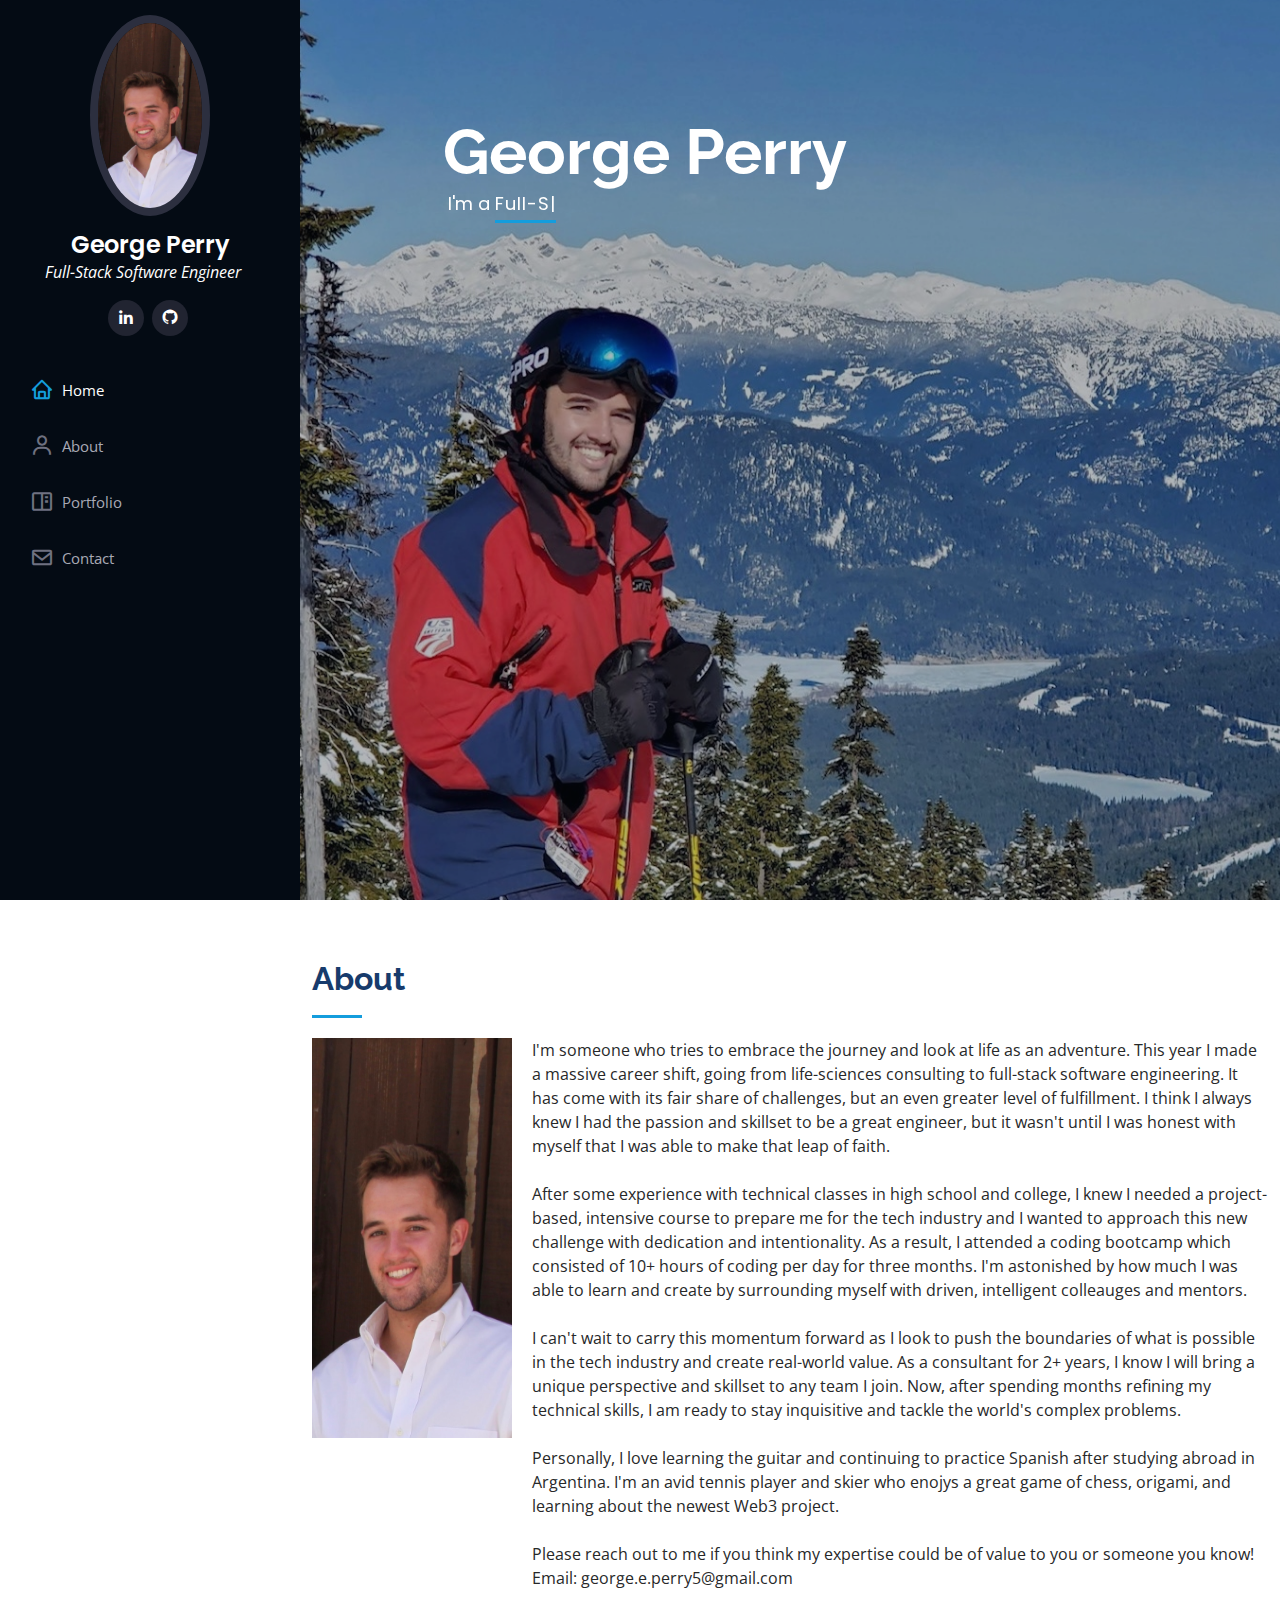
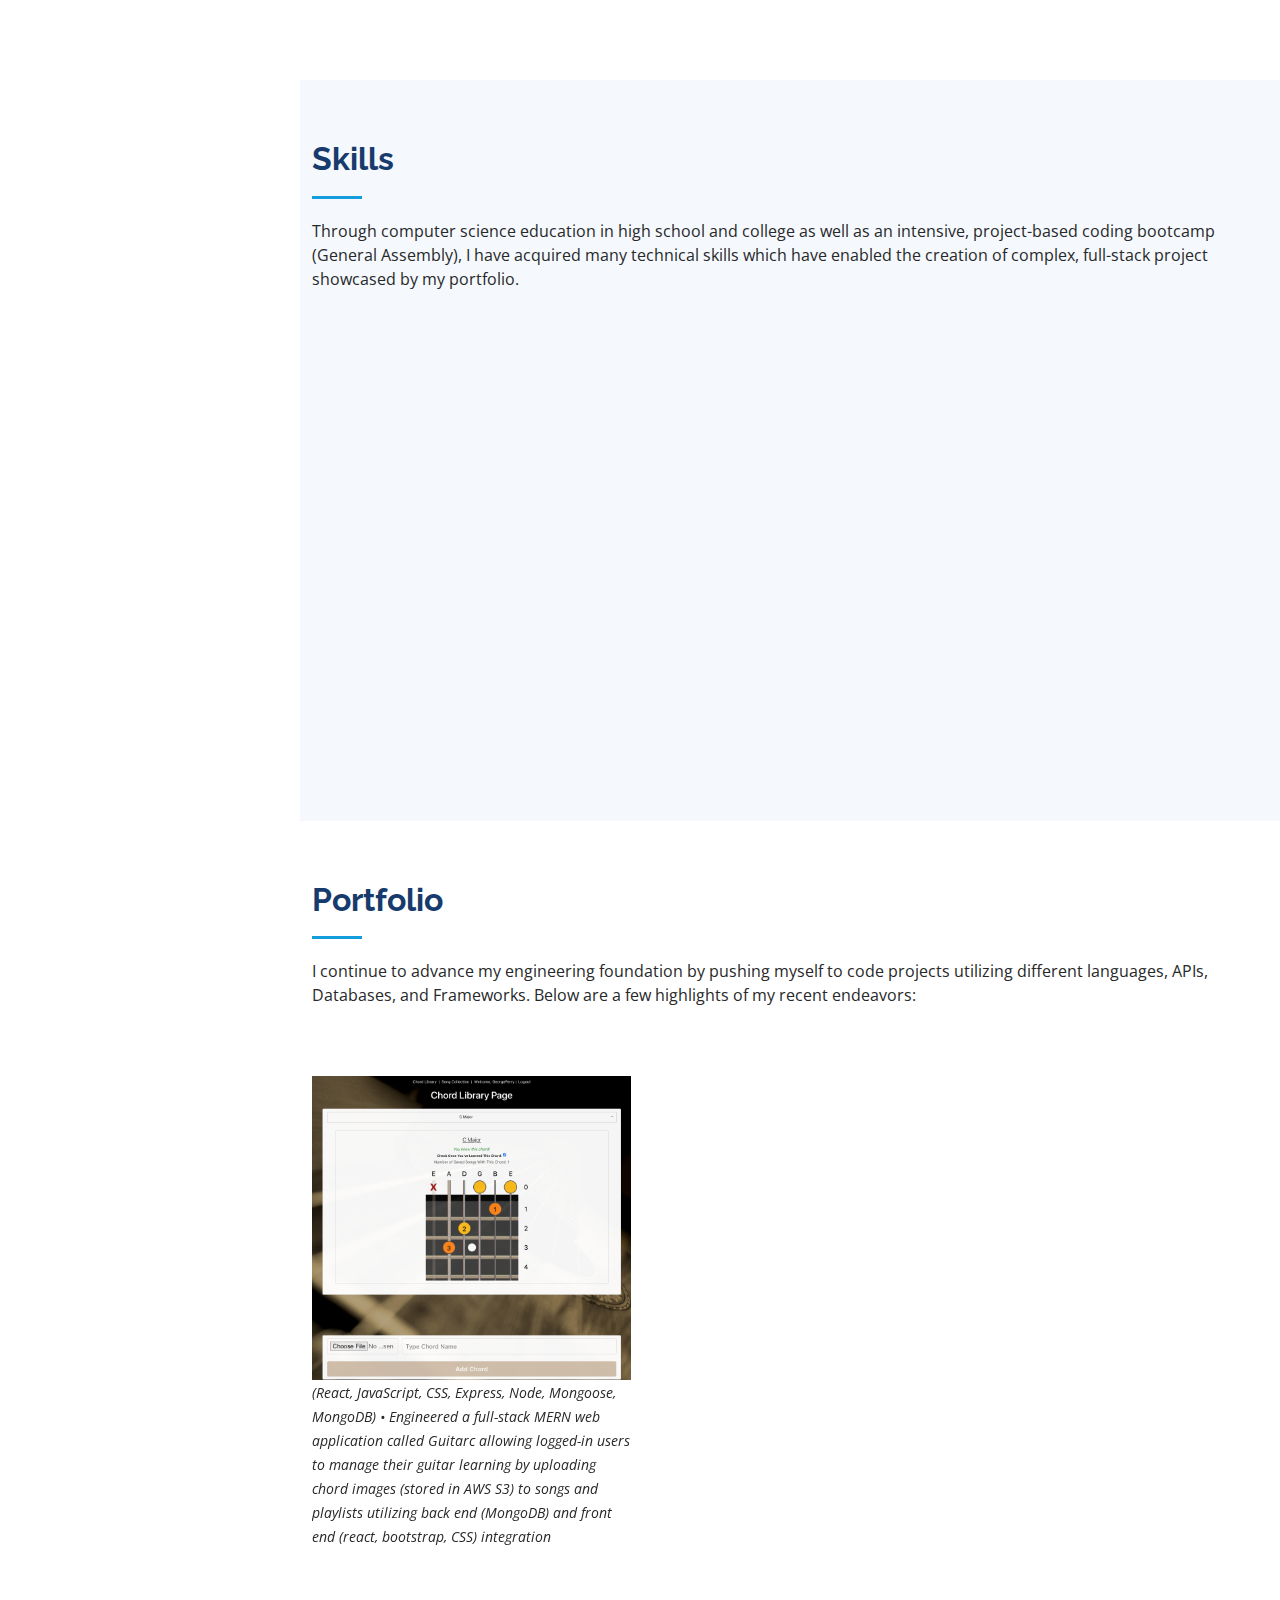
==== commit 33a70a20: "need to reset the portfolio pics and make them all the same size" ====
--- a/index.html
+++ b/index.html
@@ -160,14 +160,15 @@
               </div>
 
               <p>
-                I'm someone who embraces the journey and looks at life as an
-                adventure. This year I made a massive career shift, going from
-                life-sciences consulting to full-stack software engineering and
-                it has come with its fair share of challenges, but an even
-                greater amount of fulfillment. I think I always knew I had the
-                passion and skillset to be a great engineer, but it wasn't until
-                I was honest with myself that I was able to make that leap of
-                faith. <br /><br />
+                I'm someone who tries to embrace the journey and look at life as
+                an adventure. This year I made a massive career shift, going
+                from life-sciences consulting to full-stack software
+                engineering. It has come with its fair share of challenges, but
+                an even greater level of fulfillment. I think I always knew I
+                had the passion and skillset to be a great engineer, but it
+                wasn't until I was honest with myself that I was able to make
+                that leap of faith.
+                <br /><br />
                 After some experience with technical classes in high school and
                 college, I knew I needed a project-based, intensive course to
                 prepare me for the tech industry and I wanted to approach this
@@ -188,7 +189,10 @@
                 continuing to practice Spanish after studying abroad in
                 Argentina. I'm an avid tennis player and skier who enojys a
                 great game of chess, origami, and learning about the newest Web3
-                project.
+                project. <br /><br />
+                Please reach out to me if you think my expertise could be of
+                value to you or someone you know! Email:
+                george.e.perry5@gmail.com
               </p>
             </div>
           </div>
@@ -358,9 +362,10 @@
             <h2>Skills</h2>
             <p>
               Through computer science education in high school and college as
-              well as an intensive, project based bootcamp, I have acquired many
-              technical skills which have enabled the creation of complex,
-              full-stack project showcased in my portfolio.
+              well as an intensive, project-based coding bootcamp (General
+              Assembly), I have acquired many technical skills which have
+              enabled the creation of complex, full-stack project showcased by
+              my portfolio.
             </p>
           </div>
 
@@ -481,6 +486,32 @@
                 <li data-filter=".filter-web">Web</li> -->
               </ul>
             </div>
+          </div>
+
+          <div id="grid">
+          <div class="col-lg-4 col-md-6 portfolio-item filter-web">
+            <div class="portfolio-wrap">
+              <img src="assets/img/Guitarc.png" class="img-fluid" alt="" />
+              <div class="portfolio-links">
+                <a
+                  href="https://github.com/georgeperryv/Guitarc"
+                  target="_blank"
+                  >GitHub</a
+                >
+                <a
+                  href="https://guitarc.herokuapp.com/"
+                  target="_blank"
+                  title="More Details"
+                  ><i class="bx bx-link"></i
+                ></a>
+                  </div><span class="description-text">
+              (React, JavaScript, CSS, Express, Node, Mongoose, MongoDB) •
+              Engineered a full-stack MERN web application called Guitarc
+              allowing logged-in users to manage their guitar learning by
+              uploading chord images (stored in AWS S3) to songs and playlists
+              utilizing back end (MongoDB) and front end (react, bootstrap,
+              CSS) integration
+            </span></div>
           </div>
 
           <div
@@ -507,10 +538,10 @@
                     title="More Details"
                     ><i class="bx bx-link"></i
                   ></a>
-                </div>
-                (JavaScript, HTML, CSS) An advanced game of Tic-Tac-Toe
+                </div><span class="description-text"><span class="description-text">
+                (JavaScript, HTML, CSS) • An advanced game of Tic-Tac-Toe
                 incorporating computer player logic and score tracking
-              </div>
+              </span></div>
             </div>
 
             <div class="col-lg-4 col-md-6 portfolio-item filter-web">
@@ -528,11 +559,11 @@
                     title="More Details"
                     ><i class="bx bx-link"></i
                   ></a>
-                </div>
-                (JavaScript, HTML, CSS, DOM) Fully functional game of Checkers
+                </div class="description-text"><span class="description-text">
+                (JavaScript, HTML, CSS, DOM) • Fully functional game of Checkers
                 incorporating move assistance, visual piece capturing, and
                 infinite jump logic
-              </div>
+              </span></div>
             </div>
 
             <div class="col-lg-4 col-md-6 portfolio-item filter-app">
@@ -554,12 +585,12 @@
                     title="More Details"
                     ><i class="bx bx-link"></i
                   ></a>
-                </div>
-                (JavaScript, HTML, CSS, Express, Node, Mongoose, MongoDB) A web
+                </div class="description-text"><span class="description-text">
+                (JavaScript, HTML, CSS, Express, Node, Mongoose, MongoDB) • A web
                 application giving authenticated users the ability to save
                 potential ski destinations and post/view reviews across profiles
                 while incorporating full CRUD capabilities
-              </div>
+              </span></div>
             </div>
 
             <div class="col-lg-4 col-md-6 portfolio-item filter-card">
@@ -581,38 +612,14 @@
                     title="More Details"
                     ><i class="bx bx-link"></i
                   ></a>
-                </div>
-                (Python, EJS, Django, PostgreSQL) Collaborated with a team of 4
+                </div class="description-text"> <span class="description-text">
+                (Python, EJS, Django, PostgreSQL) • Collaborated with a team of 4
                 to develop an end-to-end job board with an algorithm to match a
                 logged-in user’s technical skills with prospective jobs from a
                 job-listing API
-              </div>
-            </div>
-
-            <div class="col-lg-4 col-md-6 portfolio-item filter-web">
-              <div class="portfolio-wrap">
-                <img src="assets/img/Guitarc.png" class="img-fluid" alt="" />
-                <div class="portfolio-links">
-                  <a
-                    href="https://github.com/georgeperryv/Guitarc"
-                    target="_blank"
-                    >GitHub</a
-                  >
-                  <a
-                    href="https://guitarc.herokuapp.com/"
-                    target="_blank"
-                    title="More Details"
-                    ><i class="bx bx-link"></i
-                  ></a>
-                </div>
-                (React, JavaScript, CSS, Express, Node, Mongoose, MongoDB) •
-                Engineered a full-stack MERN web application called Guitarc
-                allowing logged-in users to manage their guitar learning by
-                uploading chord images (stored in AWS S3) to songs and playlists
-                utilizing back end (MongoDB) and front end (react, bootstrap,
-                CSS) integration
-              </div>
-            </div>
+              </span></div>
+            </div>
+
 
             <!-- <div class="col-lg-4 col-md-6 portfolio-item filter-app">
               <div class="portfolio-wrap">
@@ -703,6 +710,7 @@
             </div> -->
           </div>
         </div>
+      </div>
       </section>
       <!-- End Portfolio Section -->
       <!-- ======= Resume Section ======= -->
--- a/assets/css/style.css
+++ b/assets/css/style.css
@@ -355,12 +355,6 @@
 /*--------------------------------------------------------------
 # About
 --------------------------------------------------------------*/
-@media only screen and (max-width: 1000px){
-#white-shirt-img{
-  display: flex;
-  justify-content: center;
-}
-}
 
 /* @media only screen and (min-width: 1000px){
   #white-shirt-img{
@@ -370,68 +364,41 @@
   }
   } */
 
-
-/* @media only screen and (min-width: 600px){
-  #white-shirt-img{
-    width: 700px
-  }
-  } */
-
-
-/* @media only screen and (min-width: 252px) {
-#about-pic{
-  display: flex;
-  height: 400px;
-  /* width: 400px */
- 
-/* } */ 
-
-@media only screen and (min-width: 1000px) {
-  #about-pic{
-    display: flex;
-    height: 400px;
-    
-    /* width: 400px */
-   
-  }
-
-  @media only screen and (max-width: 1000px) {
-    #about-pic{
-      display: flex;
-      height: 400px;
-      
-      /* width: 400px */
-     
-    }
-
-@media only screen and (min-width: 1000px) {
-  .about-layout {
-    display: flex;
-    justify-content: center;
-    gap: 20px;
-    margin-top: 50px;
-  }
-}
-
-/* @media only screen and (min-width: 1000px) {
-  #about-pic {
-    width: 400px
-  }
-} */
-
-@media only screen and (max-width: 1000px) {
-  .about-layout {
-    display: grid;
-    justify-content: center;
-    gap: 50px;
-    margin-top: 50px;
-  }
-}
-
 /* #surf-image {
   height: 100px;
   width: 300px;
 } */
+#about-pic {
+  height: 400px;
+  width: 200px;
+}
+
+#white-shirt-img {
+  flex-basis: 200px;
+  flex-grow: 0;
+  flex-shrink: 0;
+}
+
+@media only screen and (max-width: 1000px) and (min-width: 220px) {
+  .about-layout {
+    display: grid;
+    justify-items: center;
+    gap: 20px;
+  }
+}
+
+@media only screen and (max-width: 220px) {
+  .about-layout {
+    width: 200px;
+  }
+}
+
+@media only screen and (min-width: 1000px) {
+  .about-layout {
+    display: flex;
+    gap: 20px;
+  }
+}
 
 .about .content h3 {
   font-weight: 700;
@@ -533,8 +500,9 @@
   justify-content: center;
 }
 
-/* .skills {
-} */
+.skills {
+  background-color: #f5f8fd;
+}
 
 .skills .progress {
   height: 40px;
@@ -635,6 +603,20 @@
 /*--------------------------------------------------------------
 # Portfolio
 --------------------------------------------------------------*/
+#grid {
+  display: grid;
+}
+
+.description-text {
+  margin-top: 50px;
+  font-style: italic;
+  font-size: 14px;
+}
+
+.portfolio {
+  background-color: white;
+}
+
 .portfolio .portfolio-item {
   margin-bottom: 30px;
 }
@@ -648,7 +630,7 @@
   border-radius: 50px;
   padding: 2px 15px;
 }
-
+/* 
 .portfolio #portfolio-flters li {
   cursor: pointer;
   display: inline-block;
@@ -660,7 +642,7 @@
   color: #272829;
   margin-bottom: 5px;
   transition: all 0.3s ease-in-out;
-}
+} */
 
 .portfolio #portfolio-flters li:hover,
 .portfolio #portfolio-flters li.filter-active {
@@ -678,7 +660,7 @@
   z-index: 1;
 }
 
-.portfolio .portfolio-wrap::before {
+/* .portfolio .portfolio-wrap::before {
   content: '';
   background: rgba(255, 255, 255, 0.5);
   position: absolute;
@@ -689,7 +671,7 @@
   transition: all ease-in-out 0.3s;
   z-index: 2;
   opacity: 0;
-}
+} */
 
 .portfolio .portfolio-wrap .portfolio-links {
   opacity: 1;
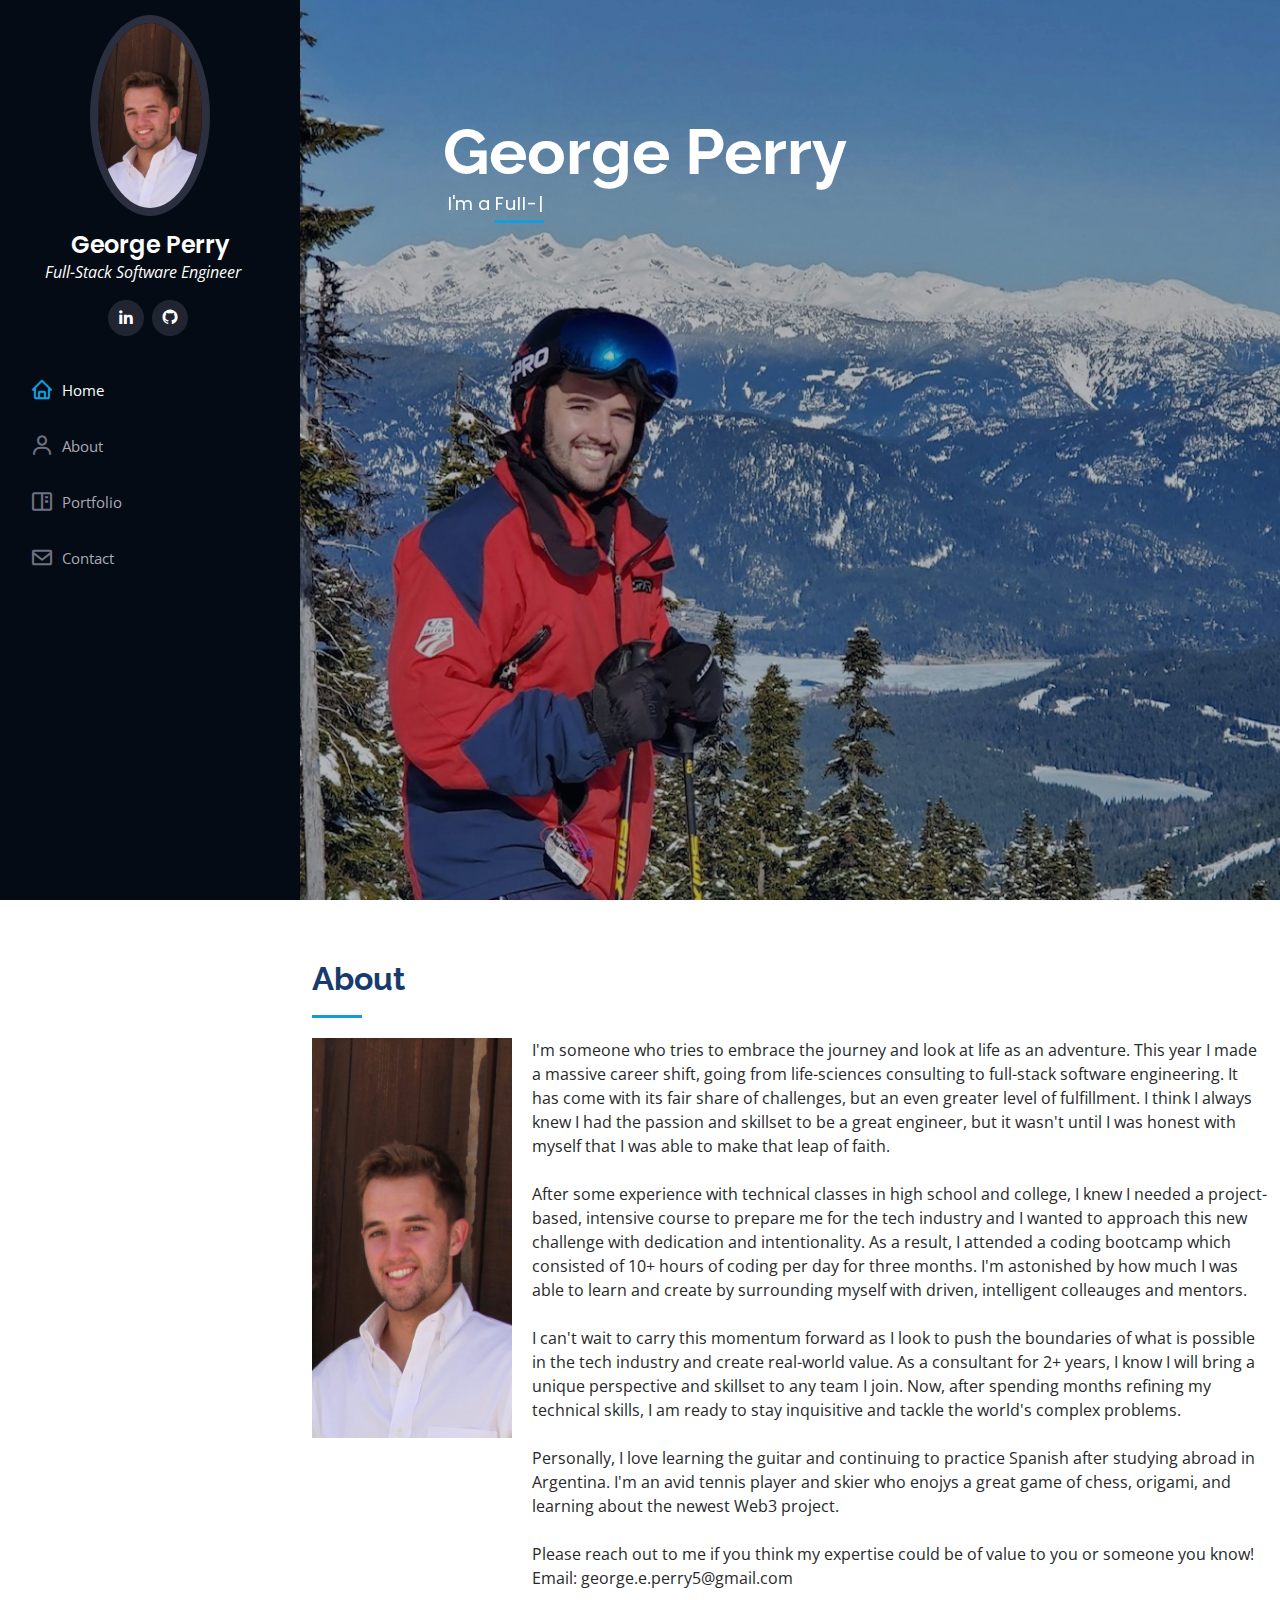
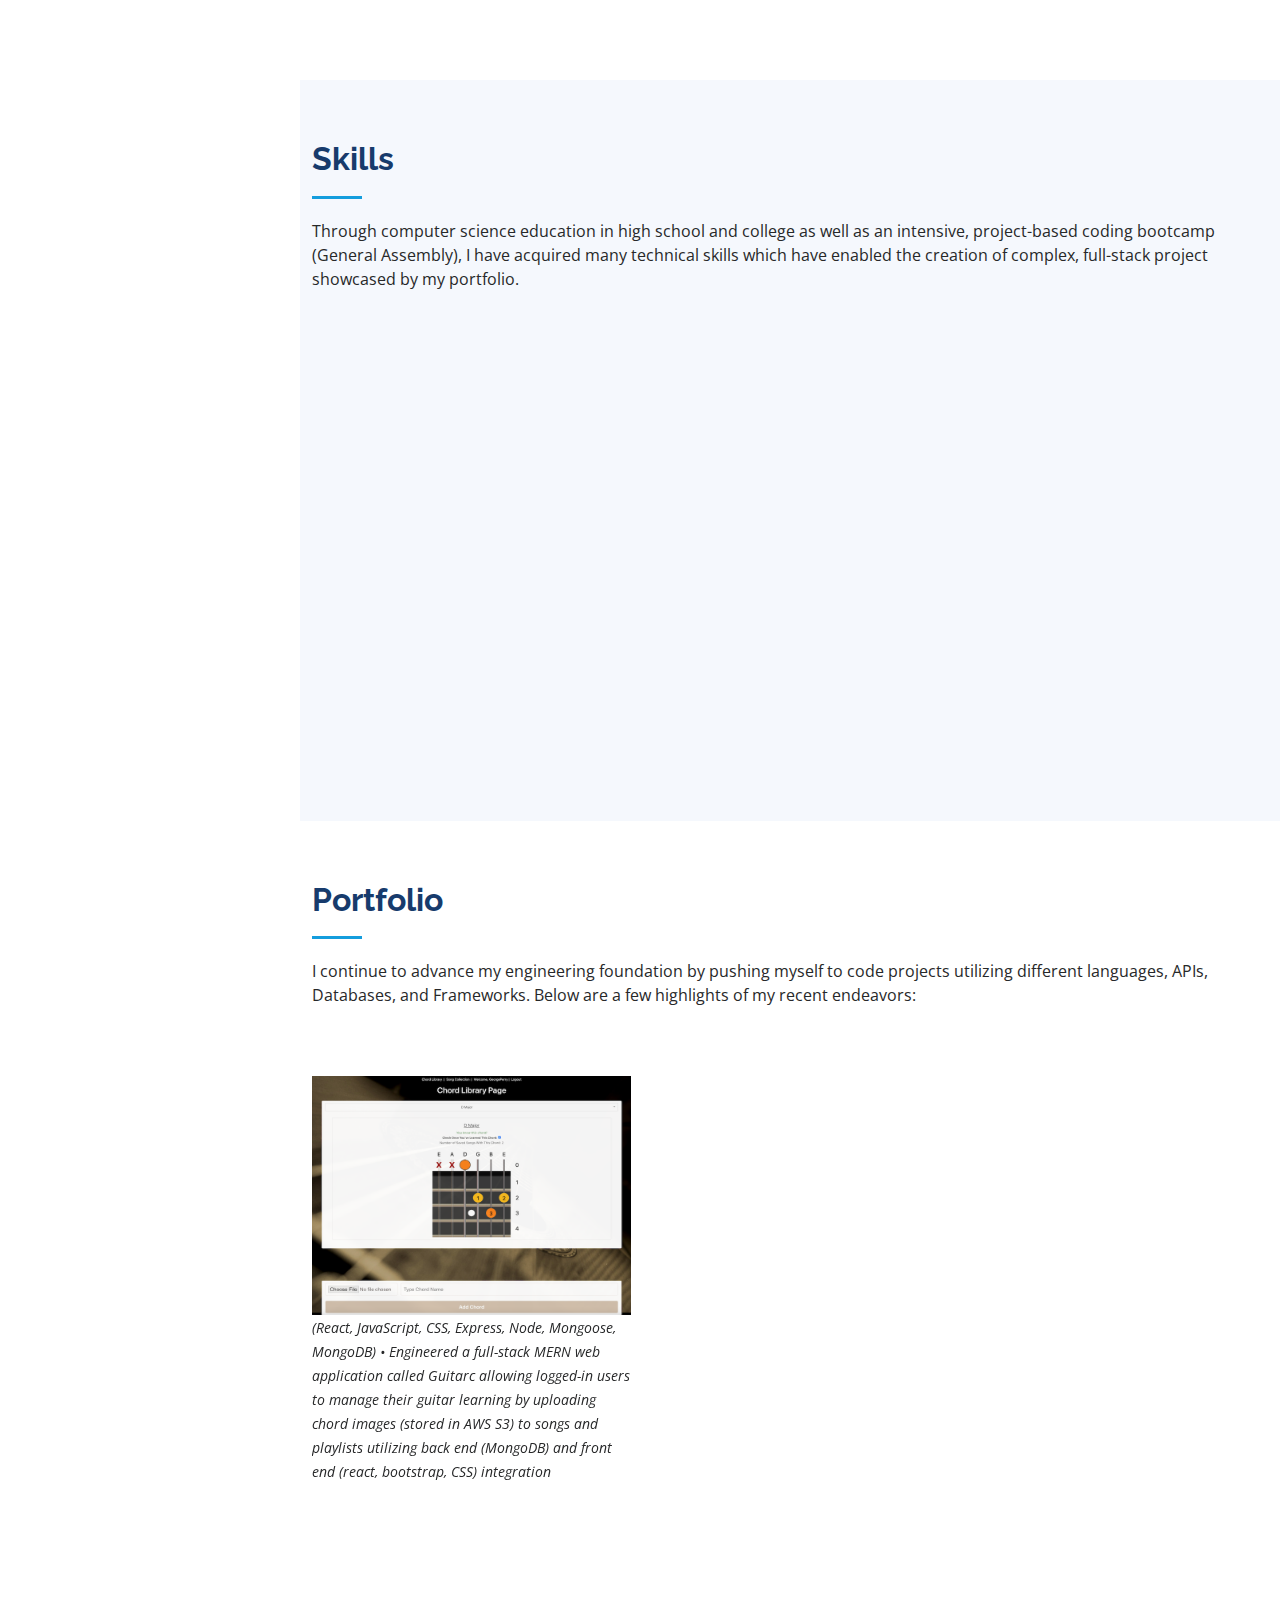
==== commit aa415612: "images resized except for ski planner" ====
--- a/index.html
+++ b/index.html
@@ -491,7 +491,7 @@
           <div id="grid">
           <div class="col-lg-4 col-md-6 portfolio-item filter-web">
             <div class="portfolio-wrap">
-              <img src="assets/img/Guitarc.png" class="img-fluid" alt="" />
+              <img src="assets/img/guitarc-resized.png" class="img-fluid" alt="" />
               <div class="portfolio-links">
                 <a
                   href="https://github.com/georgeperryv/Guitarc"
@@ -522,7 +522,7 @@
             <div class="col-lg-4 col-md-6 portfolio-item filter-app">
               <div class="portfolio-wrap">
                 <img
-                  src="assets/img/Tic-Tac-Toe.png"
+                  src="assets/img/Tic-Tac-Toe2.png"
                   class="img-fluid"
                   alt=""
                 />
@@ -546,7 +546,7 @@
 
             <div class="col-lg-4 col-md-6 portfolio-item filter-web">
               <div class="portfolio-wrap">
-                <img src="assets/img/Checkers1.png" class="img-fluid" alt="" />
+                <img src="assets/img/Checkers2.png" class="img-fluid" alt="" />
                 <div class="portfolio-links">
                   <a
                     href="https://github.com/georgeperryv/Checkers"
@@ -596,7 +596,7 @@
             <div class="col-lg-4 col-md-6 portfolio-item filter-card">
               <div class="portfolio-wrap">
                 <img
-                  src="assets/img/Perfect-Match.png"
+                  src="assets/img/Perfect-Match3.png"
                   class="img-fluid"
                   alt=""
                 />
--- a/assets/css/style.css
+++ b/assets/css/style.css
@@ -630,7 +630,7 @@
   border-radius: 50px;
   padding: 2px 15px;
 }
-/* 
+
 .portfolio #portfolio-flters li {
   cursor: pointer;
   display: inline-block;
@@ -642,7 +642,7 @@
   color: #272829;
   margin-bottom: 5px;
   transition: all 0.3s ease-in-out;
-} */
+}
 
 .portfolio #portfolio-flters li:hover,
 .portfolio #portfolio-flters li.filter-active {
@@ -660,7 +660,7 @@
   z-index: 1;
 }
 
-/* .portfolio .portfolio-wrap::before {
+.portfolio .portfolio-wrap::before {
   content: '';
   background: rgba(255, 255, 255, 0.5);
   position: absolute;
@@ -671,7 +671,7 @@
   transition: all ease-in-out 0.3s;
   z-index: 2;
   opacity: 0;
-} */
+}
 
 .portfolio .portfolio-wrap .portfolio-links {
   opacity: 1;
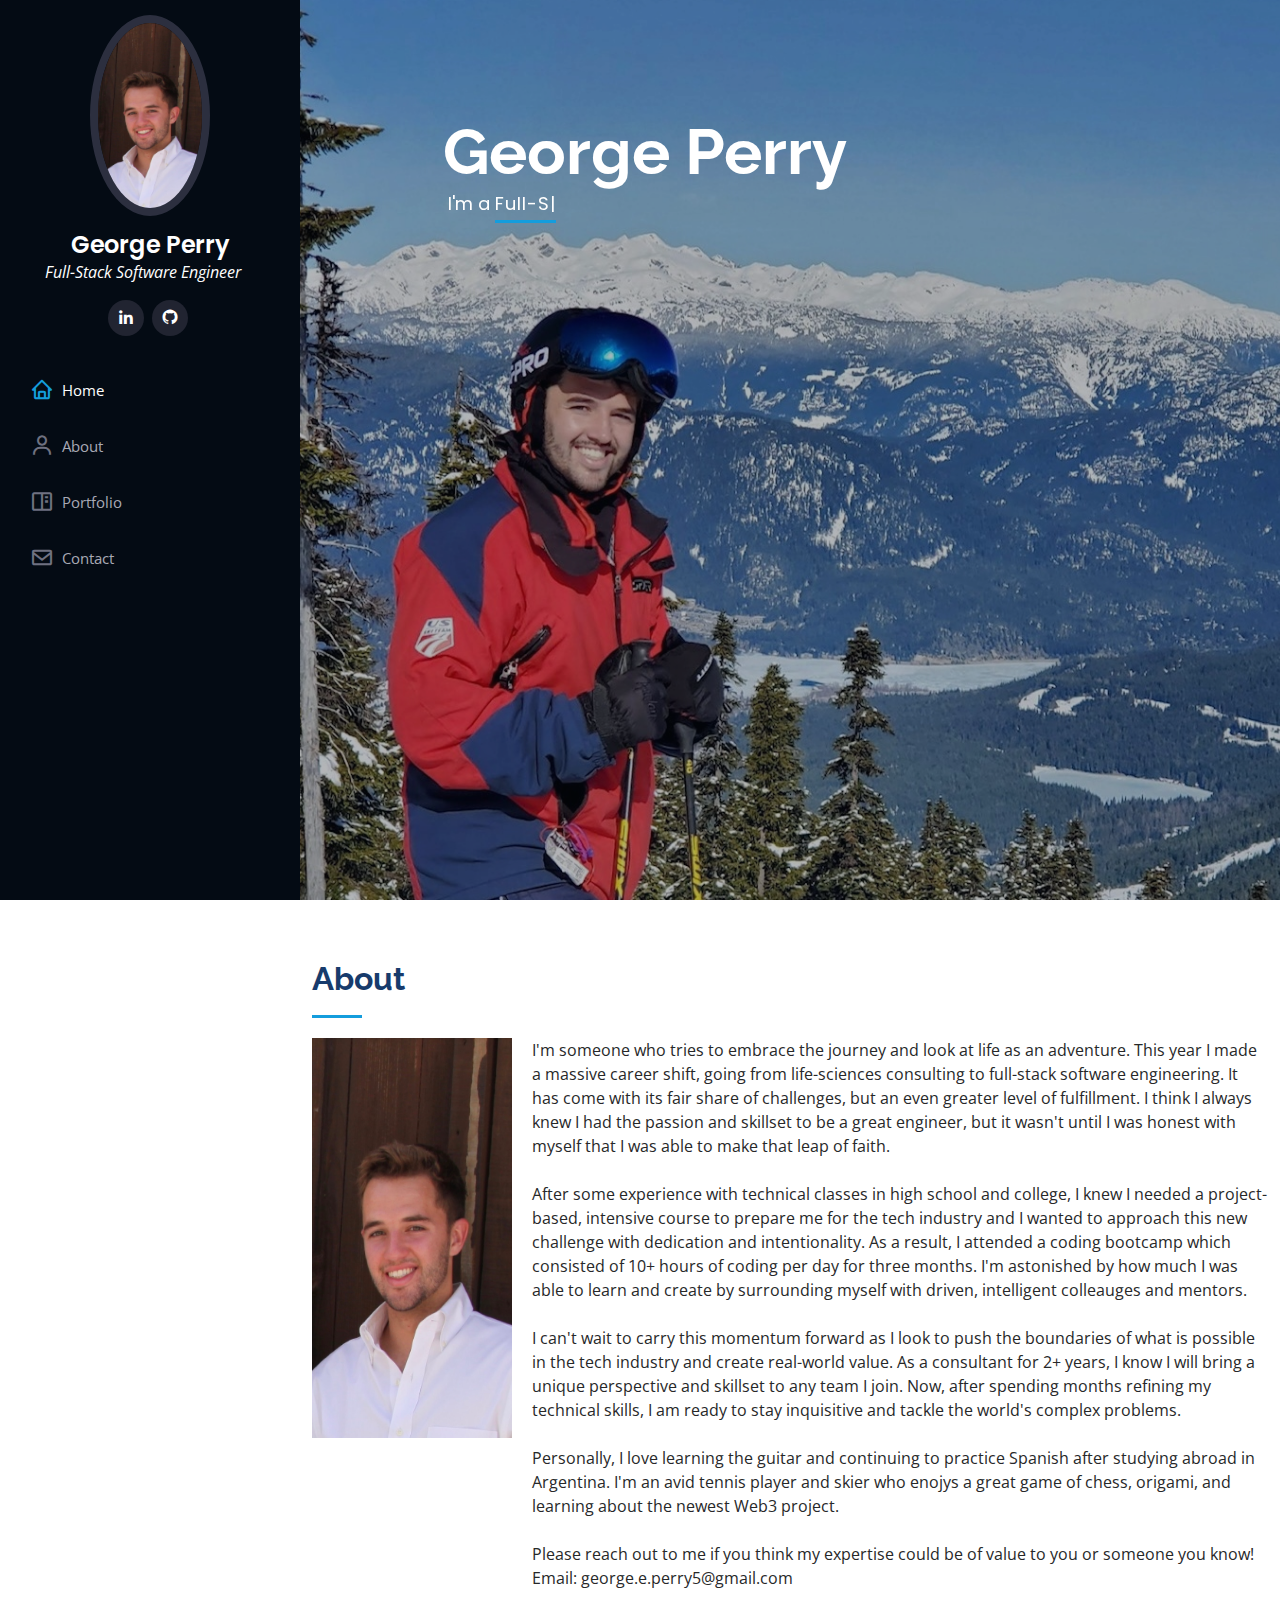
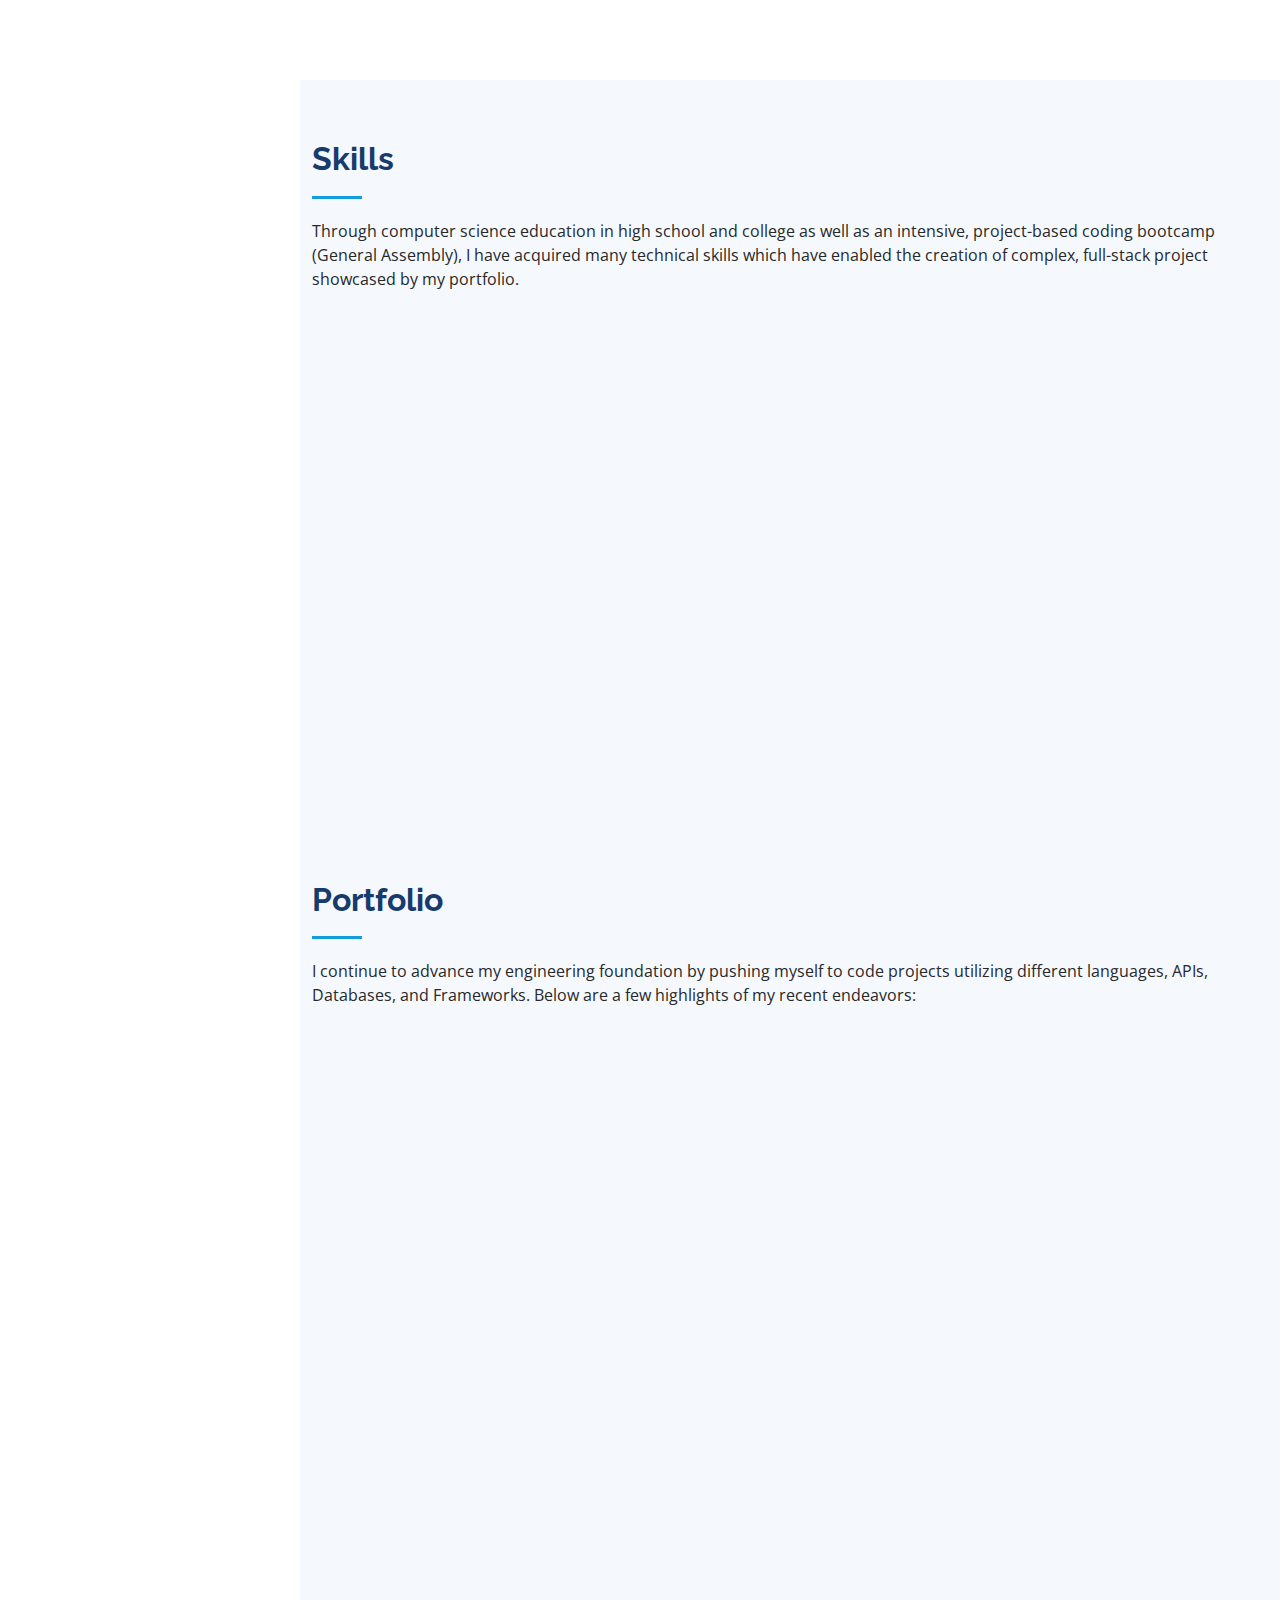
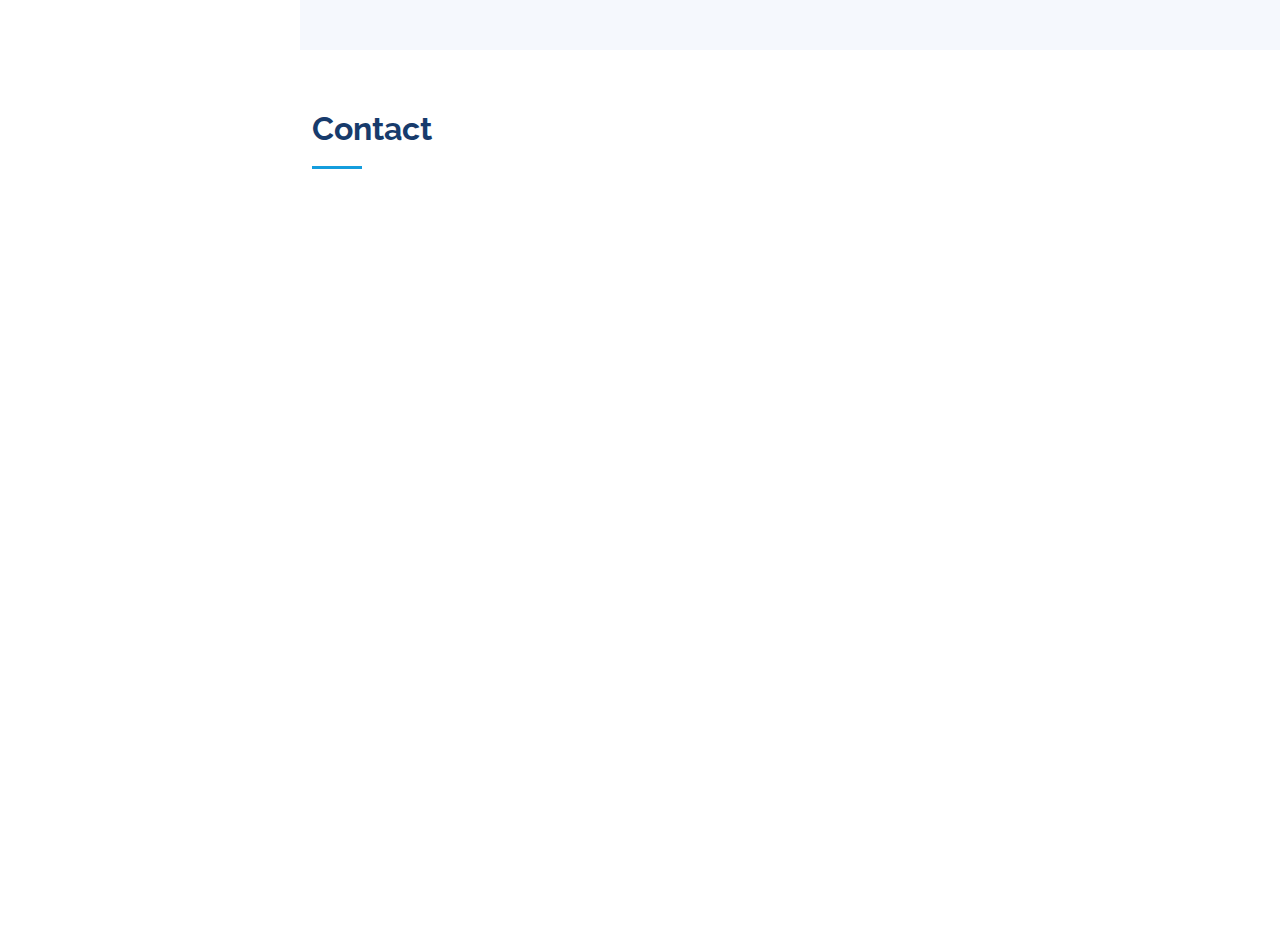
==== commit 3186a893: "portfolio images organized correctly" ====
--- a/index.html
+++ b/index.html
@@ -466,6 +466,9 @@
       </section>
       <!-- End Skills Section -->
 
+      
+      <!-- ======= Portfolio Section ======= -->
+
       <section id="portfolio" class="portfolio section-bg">
         <div class="container">
           <div class="section-title">
@@ -488,229 +491,154 @@
             </div>
           </div>
 
-          <div id="grid">
-          <div class="col-lg-4 col-md-6 portfolio-item filter-web">
-            <div class="portfolio-wrap">
-              <img src="assets/img/guitarc-resized.png" class="img-fluid" alt="" />
-              <div class="portfolio-links">
-                <a
-                  href="https://github.com/georgeperryv/Guitarc"
-                  target="_blank"
-                  >GitHub</a
-                >
-                <a
-                  href="https://guitarc.herokuapp.com/"
-                  target="_blank"
-                  title="More Details"
-                  ><i class="bx bx-link"></i
-                ></a>
-                  </div><span class="description-text">
-              (React, JavaScript, CSS, Express, Node, Mongoose, MongoDB) •
-              Engineered a full-stack MERN web application called Guitarc
-              allowing logged-in users to manage their guitar learning by
-              uploading chord images (stored in AWS S3) to songs and playlists
-              utilizing back end (MongoDB) and front end (react, bootstrap,
-              CSS) integration
-            </span></div>
-          </div>
-
-          <div
-            class="row portfolio-container"
-            data-aos="fade-up"
-            data-aos-delay="100"
-          >
+          <div class="row portfolio-container" data-aos="fade-up" data-aos-delay="100">
+
             <div class="col-lg-4 col-md-6 portfolio-item filter-app">
               <div class="portfolio-wrap">
-                <img
-                  src="assets/img/Tic-Tac-Toe2.png"
-                  class="img-fluid"
-                  alt=""
-                />
+                <img src="assets/img/guitarc-resized.png" class="img-fluid" alt="" />
                 <div class="portfolio-links">
                   <a
-                    href="https://github.com/georgeperryv/Tic-Tac-Toe"
+                    href="https://github.com/georgeperryv/Guitarc"
                     target="_blank"
+                    data-gallery="portfolioGallery"
+                    class="portfolio-lightbox"
+                    title="App 1"
                     >GitHub</a
                   >
                   <a
-                    href="https://georgetictactoe.netlify.app/"
+                    href="https://guitarc.herokuapp.com/"
                     target="_blank"
                     title="More Details"
                     ><i class="bx bx-link"></i
                   ></a>
-                </div><span class="description-text"><span class="description-text">
-                (JavaScript, HTML, CSS) • An advanced game of Tic-Tac-Toe
-                incorporating computer player logic and score tracking
+                    </div><span class="description-text">
+                <!-- (React, JavaScript, CSS, Express, Node, Mongoose, MongoDB) •
+                Engineered a full-stack MERN web application called Guitarc
+                allowing logged-in users to manage their guitar learning by
+                uploading chord images (stored in AWS S3) to songs and playlists
+                utilizing back end (MongoDB) and front end (react, bootstrap,
+                CSS) integration -->
               </span></div>
-            </div>
-
-            <div class="col-lg-4 col-md-6 portfolio-item filter-web">
-              <div class="portfolio-wrap">
-                <img src="assets/img/Checkers2.png" class="img-fluid" alt="" />
-                <div class="portfolio-links">
-                  <a
-                    href="https://github.com/georgeperryv/Checkers"
-                    target="_blank"
-                    >GitHub</a
-                  >
-                  <a
-                    href="https://george-perryv-checkers.netlify.app/"
-                    target="_blank"
-                    title="More Details"
-                    ><i class="bx bx-link"></i
-                  ></a>
-                </div class="description-text"><span class="description-text">
-                (JavaScript, HTML, CSS, DOM) • Fully functional game of Checkers
-                incorporating move assistance, visual piece capturing, and
-                infinite jump logic
-              </span></div>
-            </div>
-
-            <div class="col-lg-4 col-md-6 portfolio-item filter-app">
-              <div class="portfolio-wrap">
-                <img
-                  src="assets/img/Ski-Planner.png"
-                  class="img-fluid"
-                  alt=""
-                />
-                <div class="portfolio-links">
-                  <a
-                    href="https://github.com/georgeperryv/Ski-Planner"
-                    target="_blank"
-                    >GitHub</a
-                  >
-                  <a
-                    href="https://ski-planner-2.herokuapp.com/"
-                    target="_blank"
-                    title="More Details"
-                    ><i class="bx bx-link"></i
-                  ></a>
-                </div class="description-text"><span class="description-text">
-                (JavaScript, HTML, CSS, Express, Node, Mongoose, MongoDB) • A web
-                application giving authenticated users the ability to save
-                potential ski destinations and post/view reviews across profiles
-                while incorporating full CRUD capabilities
-              </span></div>
-            </div>
-
-            <div class="col-lg-4 col-md-6 portfolio-item filter-card">
-              <div class="portfolio-wrap">
-                <img
-                  src="assets/img/Perfect-Match3.png"
-                  class="img-fluid"
-                  alt=""
-                />
-                <div class="portfolio-links">
-                  <a
-                    href="https://github.com/georgeperryv/Perfect.Match"
-                    target="_blank"
-                    >GitHub</a
-                  >
-                  <a
-                    href="https://perfectmatchskills.herokuapp.com/"
-                    target="_blank"
-                    title="More Details"
-                    ><i class="bx bx-link"></i
-                  ></a>
-                </div class="description-text"> <span class="description-text">
-                (Python, EJS, Django, PostgreSQL) • Collaborated with a team of 4
-                to develop an end-to-end job board with an algorithm to match a
-                logged-in user’s technical skills with prospective jobs from a
-                job-listing API
-              </span></div>
-            </div>
-
-
-            <!-- <div class="col-lg-4 col-md-6 portfolio-item filter-app">
-              <div class="portfolio-wrap">
-                <img
-                  src="assets/img/portfolio/portfolio-6.jpg"
-                  class="img-fluid"
-                  alt=""
-                />
-                <div class="portfolio-links">
-                  <a
-                    href="assets/img/portfolio/portfolio-6.jpg"
-                    data-gallery="portfolioGallery"
-                    class="portfolio-lightbox"
-                    title="App 3"
-                    ><i class="bx bx-plus"></i
-                  ></a>
-                  <a href="portfolio-details.html" title="More Details"
-                    ><i class="bx bx-link"></i
-                  ></a>
-                </div>
-              </div>
-            </div> -->
-
-            <!-- <div class="col-lg-4 col-md-6 portfolio-item filter-card">
-              <div class="portfolio-wrap">
-                <img
-                  src="assets/img/portfolio/portfolio-7.jpg"
-                  class="img-fluid"
-                  alt=""
-                />
-                <div class="portfolio-links">
-                  <a
-                    href="assets/img/portfolio/portfolio-7.jpg"
-                    data-gallery="portfolioGallery"
-                    class="portfolio-lightbox"
-                    title="Card 1"
-                    ><i class="bx bx-plus"></i
-                  ></a>
-                  <a href="portfolio-details.html" title="More Details"
-                    ><i class="bx bx-link"></i
-                  ></a>
-                </div>
-              </div>
-            </div> -->
-
-            <!-- <div class="col-lg-4 col-md-6 portfolio-item filter-card">
-              <div class="portfolio-wrap">
-                <img
-                  src="assets/img/portfolio/portfolio-8.jpg"
-                  class="img-fluid"
-                  alt=""
-                />
-                <div class="portfolio-links">
-                  <a
-                    href="assets/img/portfolio/portfolio-8.jpg"
-                    data-gallery="portfolioGallery"
-                    class="portfolio-lightbox"
-                    title="Card 3"
-                    ><i class="bx bx-plus"></i
-                  ></a>
-                  <a href="portfolio-details.html" title="More Details"
-                    ><i class="bx bx-link"></i
-                  ></a>
-                </div>
-              </div>
-            </div> -->
-
-            <!-- <div class="col-lg-4 col-md-6 portfolio-item filter-web">
-              <div class="portfolio-wrap">
-                <img
-                  src="assets/img/portfolio/portfolio-9.jpg"
-                  class="img-fluid"
-                  alt=""
-                />
-                <div class="portfolio-links">
-                  <a
-                    href="assets/img/portfolio/portfolio-9.jpg"
-                    data-gallery="portfolioGallery"
-                    class="portfolio-lightbox"
-                    title="Web 3"
-                    ><i class="bx bx-plus"></i
-                  ></a>
-                  <a href="portfolio-details.html" title="More Details"
-                    ><i class="bx bx-link"></i
-                  ></a>
-                </div>
-              </div>
-            </div> -->
-          </div>
+              </div>
+          
+
+        
+              <div class="col-lg-4 col-md-6 portfolio-item filter-web">
+                <div class="portfolio-wrap">
+                  <img
+                    src="assets/img/Tic-Tac-Toe2.png"
+                    class="img-fluid"
+                    alt=""
+                  />
+                  <div class="portfolio-links">
+                    <a
+                      href="https://github.com/georgeperryv/Tic-Tac-Toe"
+                      target="_blank"
+                      data-gallery="portfolioGallery"
+                      class="portfolio-lightbox"
+                      title="Web 3"
+                      >GitHub</a
+                    >
+                    <a
+                      href="https://georgetictactoe.netlify.app/"
+                      target="_blank"
+                      title="More Details"
+                      ><i class="bx bx-link"></i
+                    ></a>
+                  </div><span class="description-text"><span class="description-text">
+                  <!-- (JavaScript, HTML, CSS) • An advanced game of Tic-Tac-Toe
+                  incorporating computer player logic and score tracking -->
+                </span></div>
+              </div>
+
+              <div class="col-lg-4 col-md-6 portfolio-item filter-app">
+                <div class="portfolio-wrap">
+                  <img src="assets/img/Checkers2.png" class="img-fluid" alt="" />
+                  <div class="portfolio-links">
+                    <a
+                      href="https://github.com/georgeperryv/Checkers"
+                      target="_blank"
+                      data-gallery="portfolioGallery"
+                      class="portfolio-lightbox"
+                      title="App 2"
+                      >GitHub</a
+                    >
+                    <a
+                      href="https://george-perryv-checkers.netlify.app/"
+                      target="_blank"
+                      title="More Details"
+                      ><i class="bx bx-link"></i
+                    ></a>
+                  </div><span class="description-text">
+                  <!-- (JavaScript, HTML, CSS, DOM) • Fully functional game of Checkers
+                  incorporating move assistance, visual piece capturing, and
+                  infinite jump logic -->
+                </span></div>
+              </div>
+
+              <div class="col-lg-4 col-md-6 portfolio-item filter-card">
+                <div class="portfolio-wrap">
+                  <img
+                    src="assets/img/Ski-Planner.png"
+                    class="img-fluid"
+                    alt=""
+                  />
+                  <div class="portfolio-links">
+                    <a
+                      href="https://github.com/georgeperryv/Ski-Planner"
+                      target="_blank"
+                      data-gallery="portfolioGallery"
+                      class="portfolio-lightbox"
+                      title="Card 2"
+                      >GitHub</a
+                    >
+                    <a
+                      href="https://ski-planner-2.herokuapp.com/"
+                      target="_blank"
+                      title="More Details"
+                      ><i class="bx bx-link"></i
+                    ></a>
+                  </div><span class="description-text">
+                  <!-- (JavaScript, HTML, CSS, Express, Node, Mongoose, MongoDB) • A web
+                  application giving authenticated users the ability to save
+                  potential ski destinations and post/view reviews across profiles
+                  while incorporating full CRUD capabilities -->
+                </span></div>
+              </div>
+
+              <div class="col-lg-4 col-md-6 portfolio-item filter-web">
+                <div class="portfolio-wrap">
+                  <img
+                    src="assets/img/Perfect-Match3.png"
+                    class="img-fluid"
+                    alt=""
+                  />
+                  <div class="portfolio-links">
+                    <a
+                      href="https://github.com/georgeperryv/Perfect.Match"
+                      target="_blank"
+                      data-gallery="portfolioGallery"
+                      class="portfolio-lightbox"
+                      title="Web 2"
+                      >GitHub</a
+                    >
+                    <a
+                      href="https://perfectmatchskills.herokuapp.com/"
+                      target="_blank"
+                      title="More Details"
+                      ><i class="bx bx-link"></i
+                    ></a>
+                  </div class="description-text"> <span class="description-text">
+                  <!-- (Python, EJS, Django, PostgreSQL) • Collaborated with a team of 4
+                  to develop an end-to-end job board with an algorithm to match a
+                  logged-in user’s technical skills with prospective jobs from a
+                  job-listing API -->
+                </span></div>
+              
+              </div>
+              </div>
+              </div>
         </div>
-      </div>
       </section>
       <!-- End Portfolio Section -->
       <!-- ======= Resume Section ======= -->
--- a/assets/css/style.css
+++ b/assets/css/style.css
@@ -600,22 +600,7 @@
   border: 2px solid #1f5297;
 }
 
-/*--------------------------------------------------------------
-# Portfolio
---------------------------------------------------------------*/
-#grid {
-  display: grid;
-}
-
-.description-text {
-  margin-top: 50px;
-  font-style: italic;
-  font-size: 14px;
-}
-
-.portfolio {
-  background-color: white;
-}
+/* Portfolio */
 
 .portfolio .portfolio-item {
   margin-bottom: 30px;
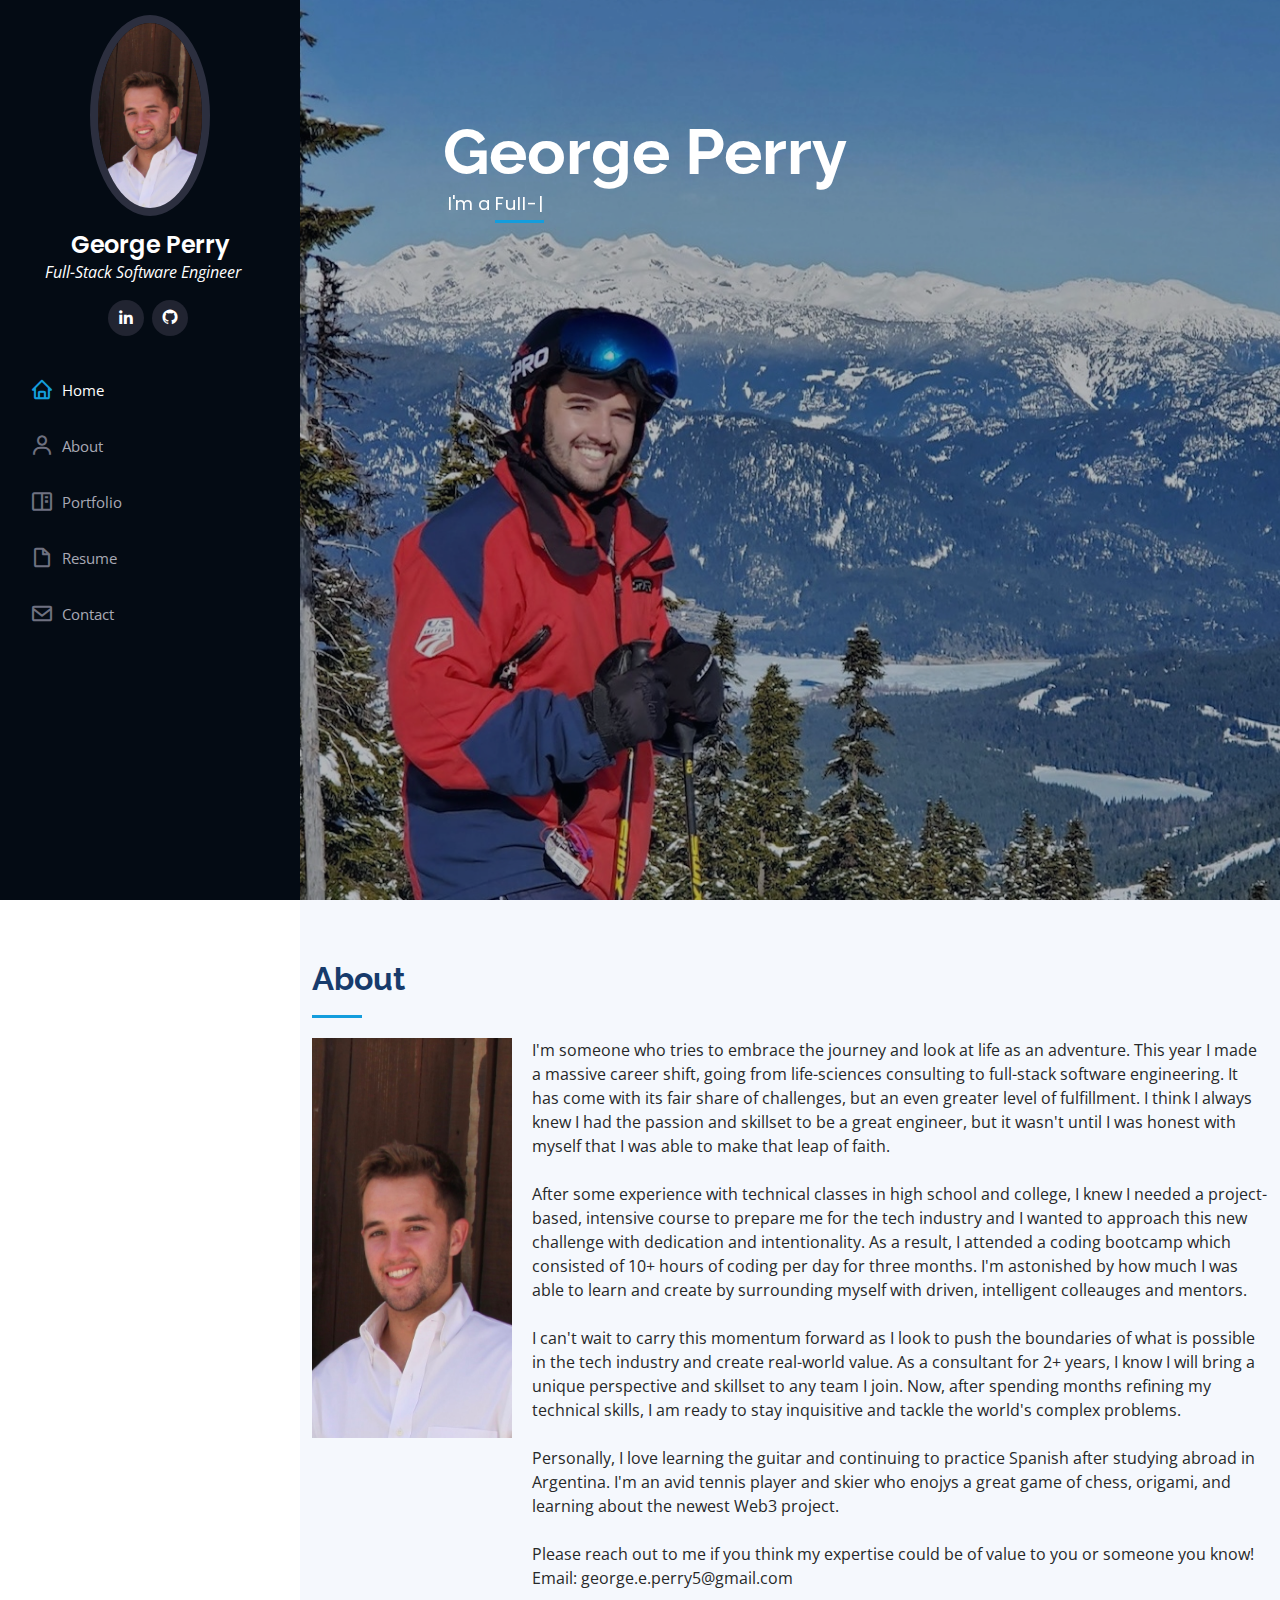
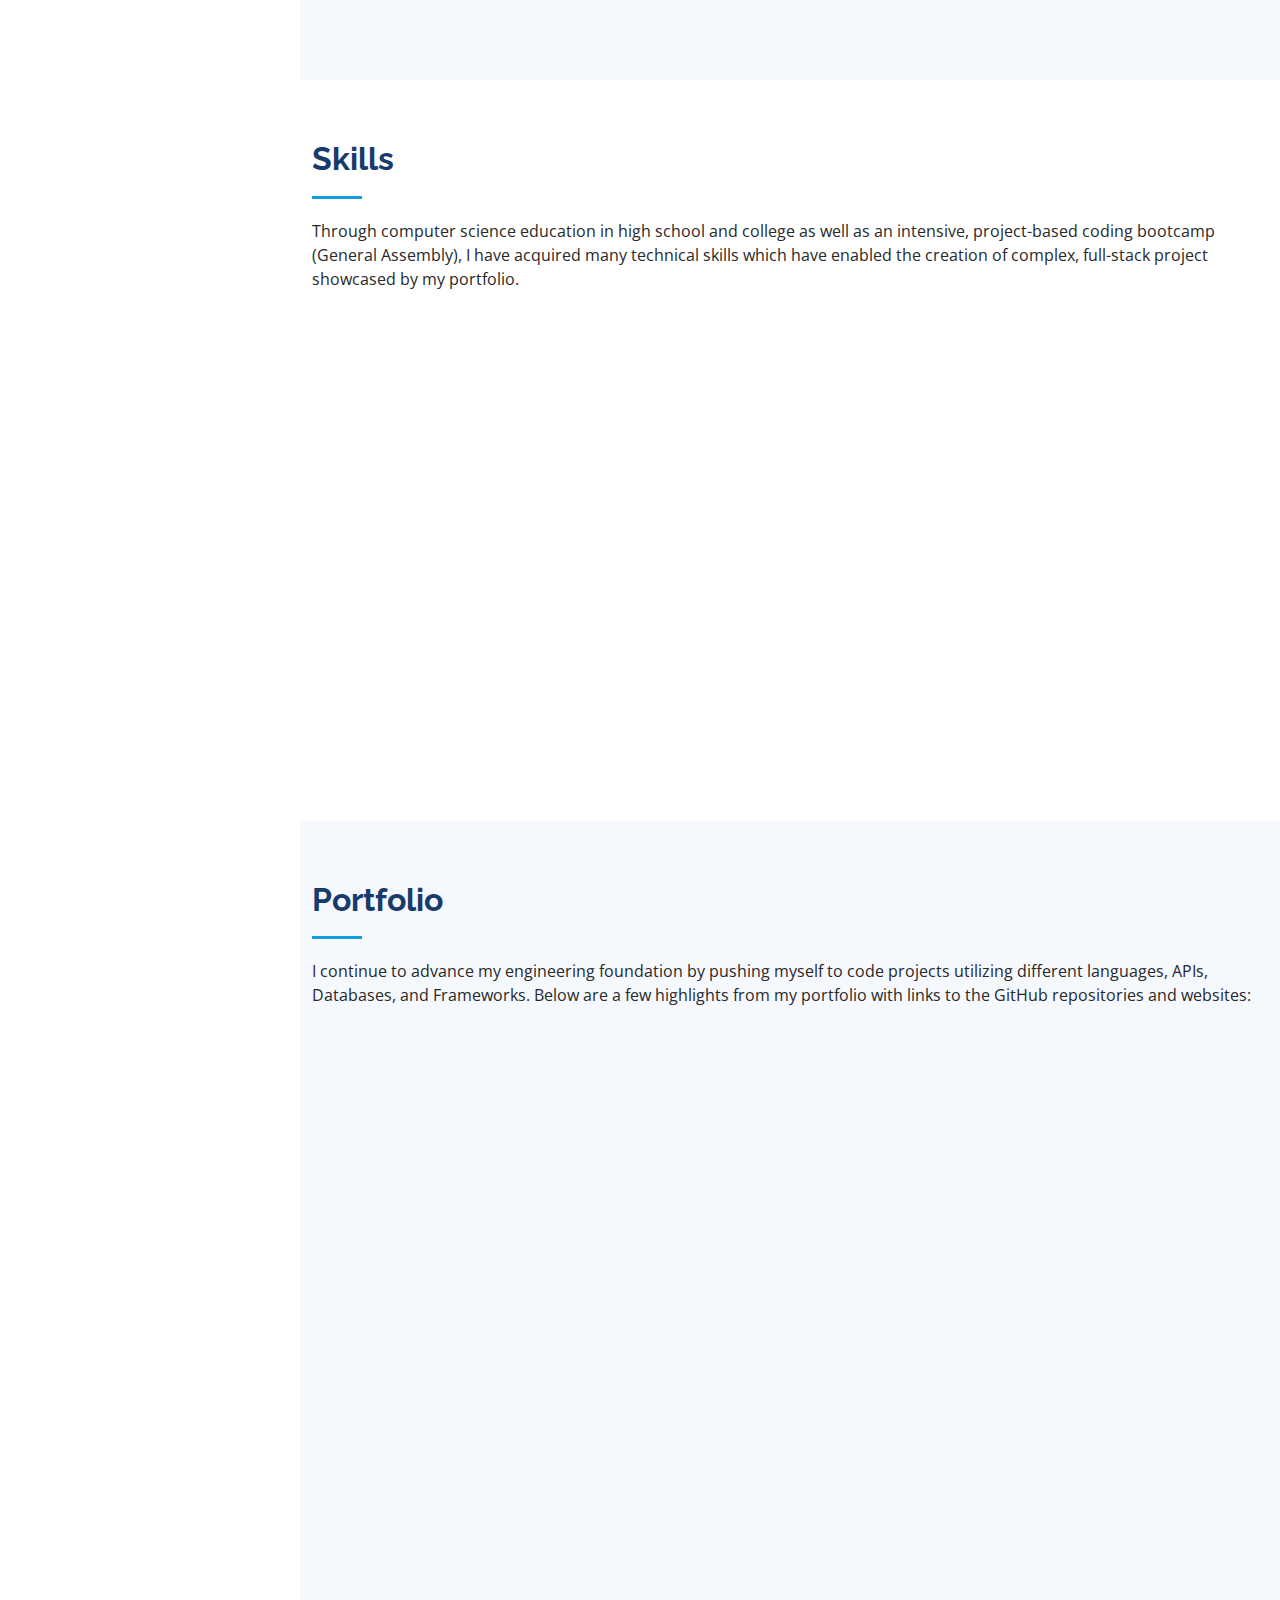
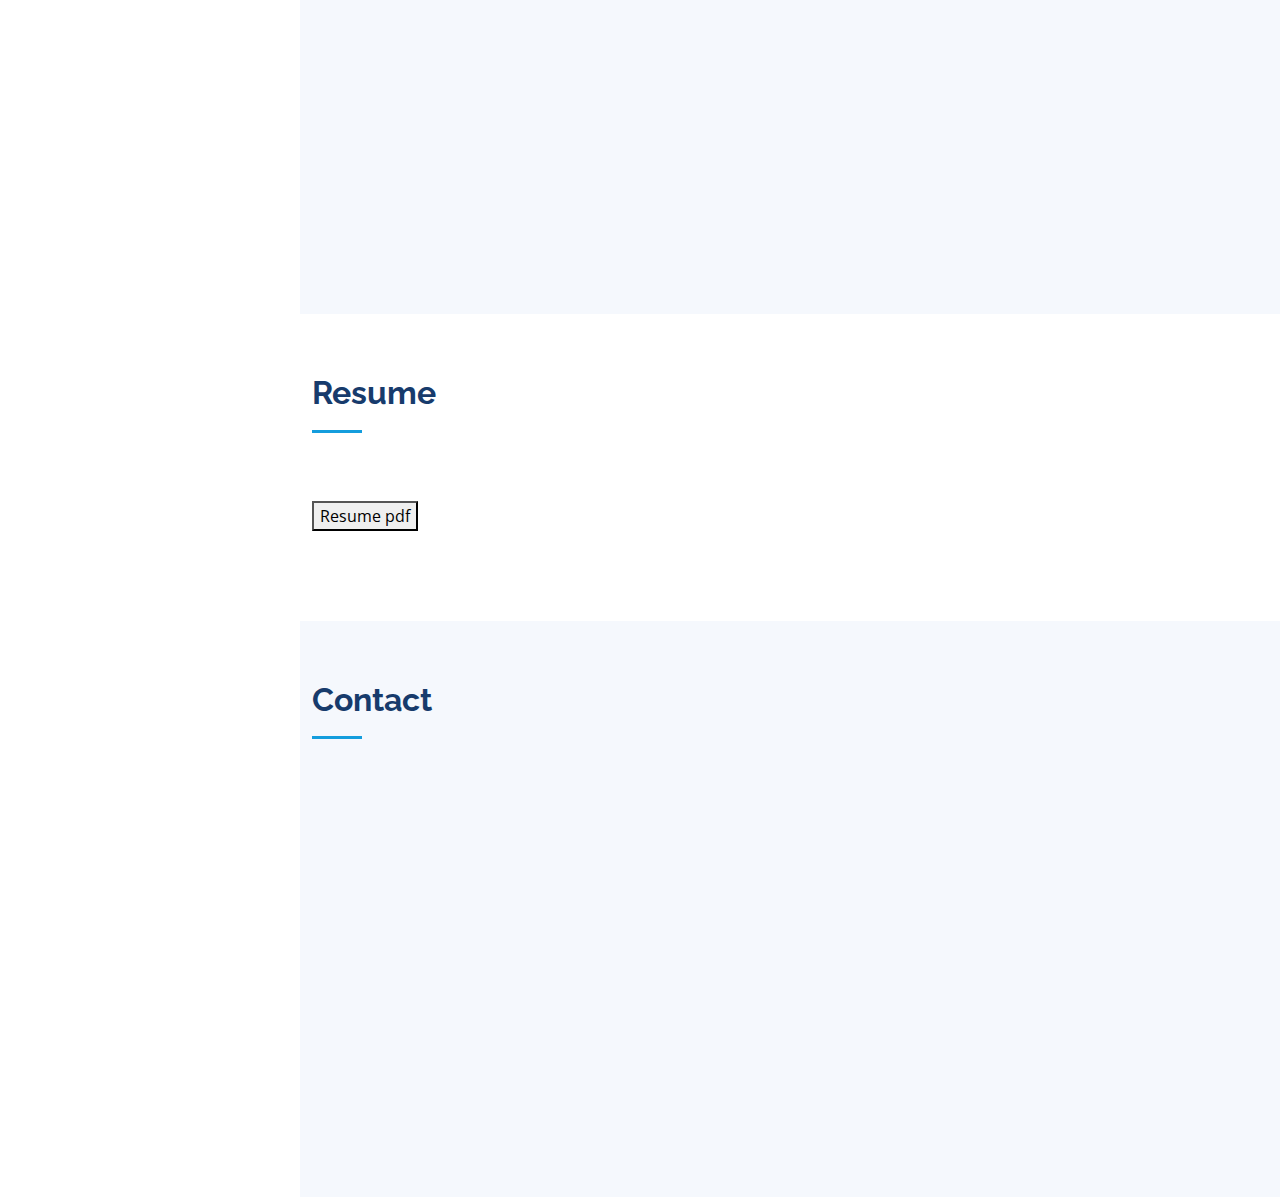
==== commit 9761f0ae: "flinalized version 10/25/22" ====
--- a/index.html
+++ b/index.html
@@ -101,11 +101,11 @@
                 ><i class="bx bx-book-content"></i> <span>Portfolio</span></a
               >
             </li>
-            <!-- <li>
+            <li>
               <a href="#resume" class="nav-link scrollto"
                 ><i class="bx bx-file-blank"></i> <span>Resume</span></a
               >
-            </li> -->
+            </li>
 
             <!-- <li>
               <a href="#services" class="nav-link scrollto"
@@ -476,7 +476,7 @@
             <p>
               I continue to advance my engineering foundation by pushing myself
               to code projects utilizing different languages, APIs, Databases,
-              and Frameworks. Below are a few highlights of my recent endeavors:
+              and Frameworks. Below are a few highlights from my portfolio with links to the GitHub repositories and websites:
             </p>
           </div>
 
@@ -512,16 +512,104 @@
                     ><i class="bx bx-link"></i
                   ></a>
                     </div><span class="description-text">
-                <!-- (React, JavaScript, CSS, Express, Node, Mongoose, MongoDB) •
-                Engineered a full-stack MERN web application called Guitarc
+                (React, JavaScript, CSS, Express, Node, Mongoose, MongoDB) •
+                Engineered a responsive, full-stack MERN web application called Guitarc
                 allowing logged-in users to manage their guitar learning by
                 uploading chord images (stored in AWS S3) to songs and playlists
-                utilizing back end (MongoDB) and front end (react, bootstrap,
-                CSS) integration -->
+  
               </span></div>
               </div>
           
 
+              <div class="col-lg-4 col-md-6 portfolio-item filter-web">
+                <div class="portfolio-wrap">
+                  <img
+                    src="assets/img/Perfect-Match3.png"
+                    class="img-fluid"
+                    alt=""
+                  />
+                  <div class="portfolio-links">
+                    <a
+                      href="https://github.com/georgeperryv/Perfect.Match"
+                      target="_blank"
+                      data-gallery="portfolioGallery"
+                      class="portfolio-lightbox"
+                      title="Web 2"
+                      >GitHub</a
+                    >
+                    <a
+                      href="https://perfectmatchskills.herokuapp.com/"
+                      target="_blank"
+                      title="More Details"
+                      ><i class="bx bx-link"></i
+                    ></a>
+                  </div> <span class="description-text">
+                  (Python, EJS, Django, PostgreSQL) • Collaborated with a team of 4
+                  to develop a responsive, full-CRUD, end-to-end job board with an algorithm to match a
+                  logged-in user’s technical skills with prospective jobs from a
+                  job-listing API
+                </span></div>
+              
+              </div>
+
+
+              <div class="col-lg-4 col-md-6 portfolio-item filter-app">
+                <div class="portfolio-wrap">
+                  <img src="assets/img/Checkers2.png" class="img-fluid" alt="" />
+                  <div class="portfolio-links">
+                    <a
+                      href="https://github.com/georgeperryv/Checkers"
+                      target="_blank"
+                      data-gallery="portfolioGallery"
+                      class="portfolio-lightbox"
+                      title="App 2"
+                      >GitHub</a
+                    >
+                    <a
+                      href="https://george-perryv-checkers.netlify.app/"
+                      target="_blank"
+                      title="More Details"
+                      ><i class="bx bx-link"></i
+                    ></a>
+                  </div><span class="description-text">
+                  (JavaScript, HTML, CSS, DOM) • Created a fully functional game of Checkers
+                  incorporating move assistance, visual piece capturing, and
+                  infinite jump logic (i.e., double-jump, triple-jump, etc.)
+                </span></div>
+              </div>
+
+
+
+              
+              <div class="col-lg-4 col-md-6 portfolio-item filter-card">
+                <div class="portfolio-wrap">
+                  <img
+                    src="assets/img/Ski-Planner3.png"
+                    class="img-fluid"
+                    alt=""
+                  />
+                  <div class="portfolio-links">
+                    <a
+                      href="https://github.com/georgeperryv/Ski-Planner"
+                      target="_blank"
+                      data-gallery="portfolioGallery"
+                      class="portfolio-lightbox"
+                      title="Card 2"
+                      >GitHub</a
+                    >
+                    <a
+                      href="https://ski-planner-2.herokuapp.com/"
+                      target="_blank"
+                      title="More Details"
+                      ><i class="bx bx-link"></i
+                    ></a>
+                  </div><span class="description-text">
+                  (JavaScript, HTML, CSS, Express, Node, Mongoose, MongoDB) • Developed a web
+                  application giving authenticated users the ability to save
+                  potential ski destinations and post/view reviews across profiles
+                  while incorporating full CRUD capabilities
+                </span></div>
+              </div>
         
               <div class="col-lg-4 col-md-6 portfolio-item filter-web">
                 <div class="portfolio-wrap">
@@ -546,114 +634,32 @@
                       ><i class="bx bx-link"></i
                     ></a>
                   </div><span class="description-text"><span class="description-text">
-                  <!-- (JavaScript, HTML, CSS) • An advanced game of Tic-Tac-Toe
-                  incorporating computer player logic and score tracking -->
+                  (JavaScript, HTML, CSS) • Engineered an advanced game of Tic-Tac-Toe
+                  incorporating computer player logic and score tracking
                 </span></div>
               </div>
 
-              <div class="col-lg-4 col-md-6 portfolio-item filter-app">
-                <div class="portfolio-wrap">
-                  <img src="assets/img/Checkers2.png" class="img-fluid" alt="" />
-                  <div class="portfolio-links">
-                    <a
-                      href="https://github.com/georgeperryv/Checkers"
-                      target="_blank"
-                      data-gallery="portfolioGallery"
-                      class="portfolio-lightbox"
-                      title="App 2"
-                      >GitHub</a
-                    >
-                    <a
-                      href="https://george-perryv-checkers.netlify.app/"
-                      target="_blank"
-                      title="More Details"
-                      ><i class="bx bx-link"></i
-                    ></a>
-                  </div><span class="description-text">
-                  <!-- (JavaScript, HTML, CSS, DOM) • Fully functional game of Checkers
-                  incorporating move assistance, visual piece capturing, and
-                  infinite jump logic -->
-                </span></div>
-              </div>
-
-              <div class="col-lg-4 col-md-6 portfolio-item filter-card">
-                <div class="portfolio-wrap">
-                  <img
-                    src="assets/img/Ski-Planner.png"
-                    class="img-fluid"
-                    alt=""
-                  />
-                  <div class="portfolio-links">
-                    <a
-                      href="https://github.com/georgeperryv/Ski-Planner"
-                      target="_blank"
-                      data-gallery="portfolioGallery"
-                      class="portfolio-lightbox"
-                      title="Card 2"
-                      >GitHub</a
-                    >
-                    <a
-                      href="https://ski-planner-2.herokuapp.com/"
-                      target="_blank"
-                      title="More Details"
-                      ><i class="bx bx-link"></i
-                    ></a>
-                  </div><span class="description-text">
-                  <!-- (JavaScript, HTML, CSS, Express, Node, Mongoose, MongoDB) • A web
-                  application giving authenticated users the ability to save
-                  potential ski destinations and post/view reviews across profiles
-                  while incorporating full CRUD capabilities -->
-                </span></div>
-              </div>
-
-              <div class="col-lg-4 col-md-6 portfolio-item filter-web">
-                <div class="portfolio-wrap">
-                  <img
-                    src="assets/img/Perfect-Match3.png"
-                    class="img-fluid"
-                    alt=""
-                  />
-                  <div class="portfolio-links">
-                    <a
-                      href="https://github.com/georgeperryv/Perfect.Match"
-                      target="_blank"
-                      data-gallery="portfolioGallery"
-                      class="portfolio-lightbox"
-                      title="Web 2"
-                      >GitHub</a
-                    >
-                    <a
-                      href="https://perfectmatchskills.herokuapp.com/"
-                      target="_blank"
-                      title="More Details"
-                      ><i class="bx bx-link"></i
-                    ></a>
-                  </div class="description-text"> <span class="description-text">
-                  <!-- (Python, EJS, Django, PostgreSQL) • Collaborated with a team of 4
-                  to develop an end-to-end job board with an algorithm to match a
-                  logged-in user’s technical skills with prospective jobs from a
-                  job-listing API -->
-                </span></div>
               
-              </div>
-              </div>
-              </div>
-        </div>
+
+
+            
+              </div>
+              </div>
+        
       </section>
       <!-- End Portfolio Section -->
       <!-- ======= Resume Section ======= -->
-      <!-- <section id="resume" class="resume">
+      <section id="resume" class="resume">
         <div class="container">
           <div class="section-title">
             <h2>Resume</h2>
             <p>
-              Magnam dolores commodi suscipit. Necessitatibus eius consequatur
-              ex aliquid fuga eum quidem. Sit sint consectetur velit. Quisquam
-              quos quisquam cupiditate. Et nemo qui impedit suscipit alias ea.
-              Quia fugiat sit in iste officiis commodi quidem hic quas.
+              
             </p>
-          </div>
-
+            <br></br>
+            <button type="button" target="_blank" onclick="location.href='assets/img/George-Perry-Resume.pdf'; '_blank'">Resume pdf</button>
+          </div>
+<!-- 
           <div class="row">
             <div class="col-lg-6" data-aos="fade-up">
               <h3 class="resume-title">Sumary</h3>
@@ -746,12 +752,12 @@
                 </ul>
               </div>
             </div>
-          </div>
+          </div> -->
         </div>
-      </section> -->
-      <!-- End Resume Section -->
-
-      <!-- ======= Services Section ======= -->
+      </section> 
+      <!-- End Resume Section
+
+     ======= Services Section ======= -->
       <!-- <section id="services" class="services">
         <div class="container">
           <div class="section-title">
@@ -994,6 +1000,8 @@
           <div class="row" data-aos="fade-in">
             <div class="col-lg-5 d-flex align-items-stretch">
               <div class="info">
+                Let's work together!
+                <br></br>
                 <div class="address">
                   <i class="bi bi-geo-alt"></i>
                   <h4>Location:</h4>
@@ -1020,7 +1028,7 @@
                 ></iframe> -->
               </div>
             </div>
-
+<!-- 
             <div class="col-lg-7 mt-5 mt-lg-0 d-flex align-items-stretch">
               <form
                 action="forms/contact.php"
@@ -1080,7 +1088,7 @@
                   <button type="submit">Send Message</button>
                 </div>
               </form>
-            </div>
+            </div> -->
           </div>
         </div>
       </section>
--- a/assets/css/style.css
+++ b/assets/css/style.css
@@ -501,6 +501,14 @@
 }
 
 .skills {
+  background-color: white;
+}
+
+.about {
+  background-color: #f5f8fd;
+}
+
+.contact {
   background-color: #f5f8fd;
 }
 
@@ -703,6 +711,11 @@
 /*--------------------------------------------------------------
 # Portfolio Details
 --------------------------------------------------------------*/
+.description-text {
+  font-style: italic;
+  font-size: 14px;
+}
+
 .portfolio-details {
   padding-top: 40px;
 }
